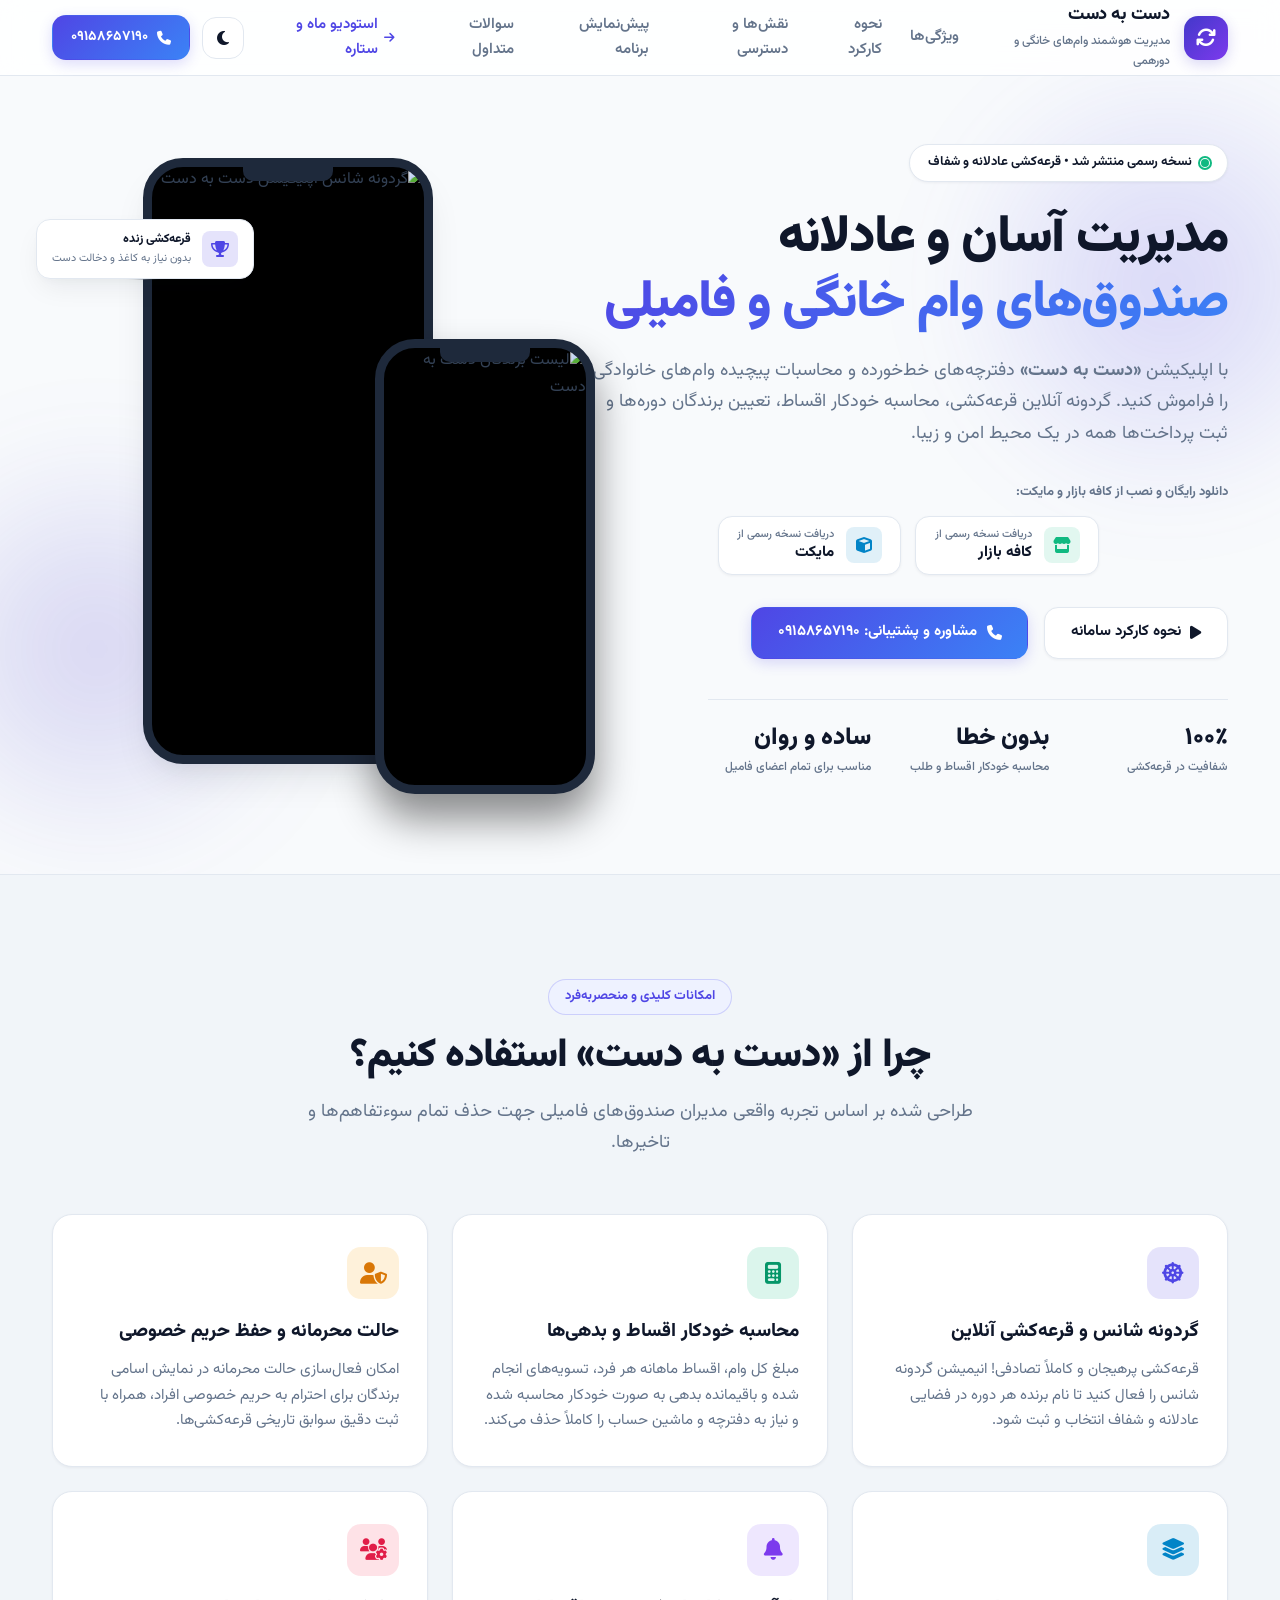
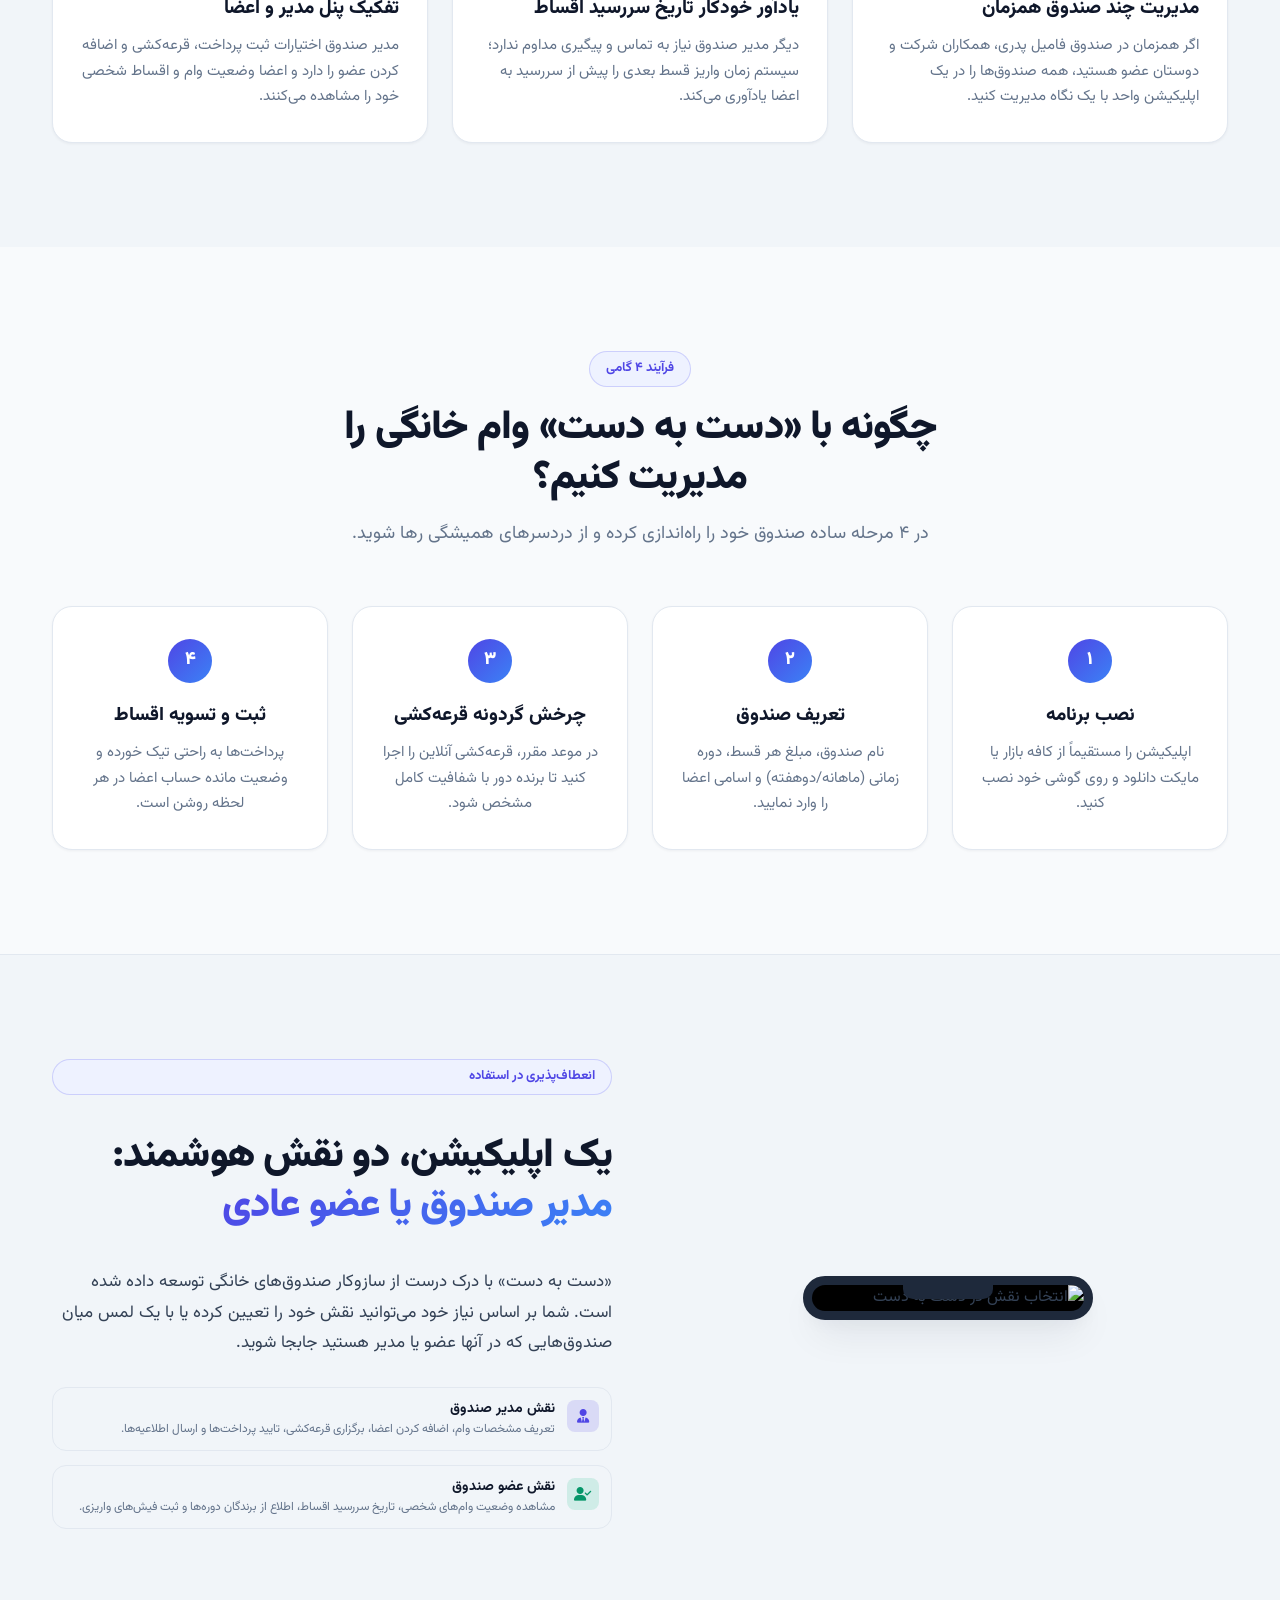
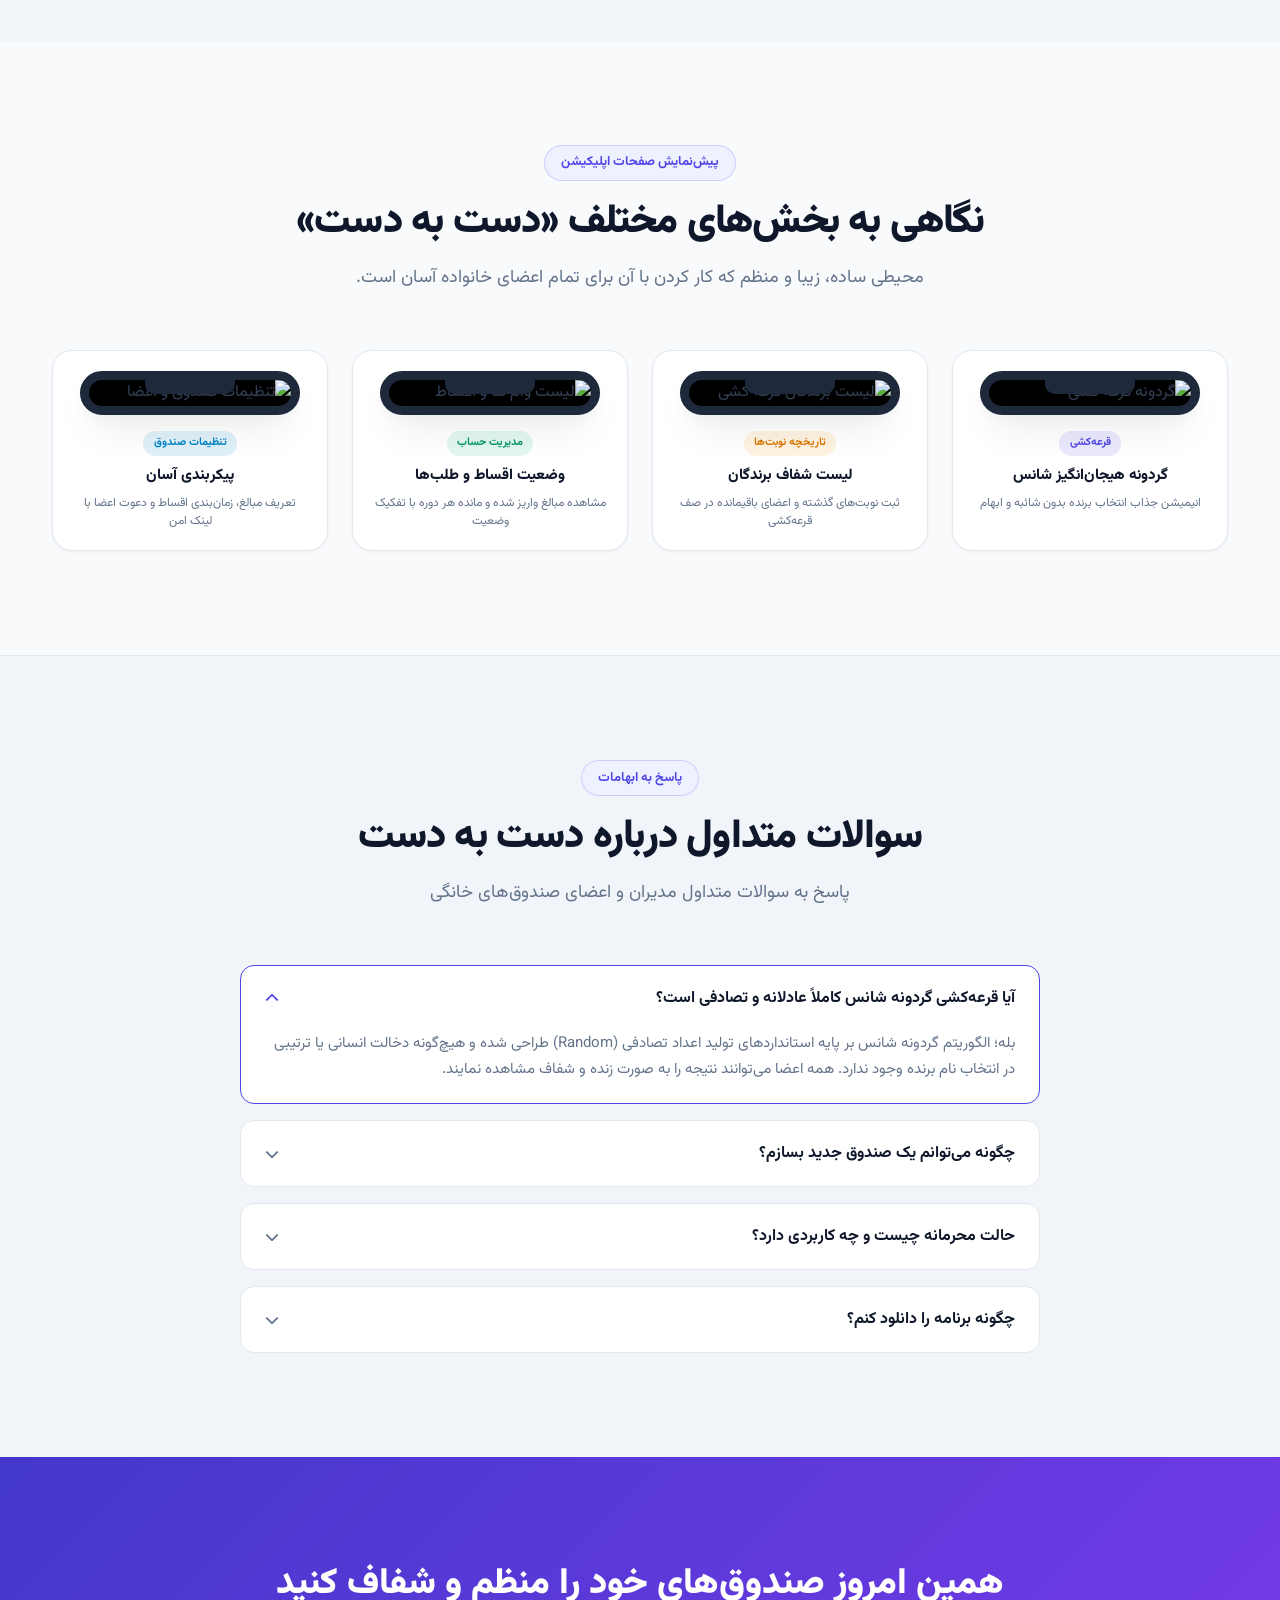
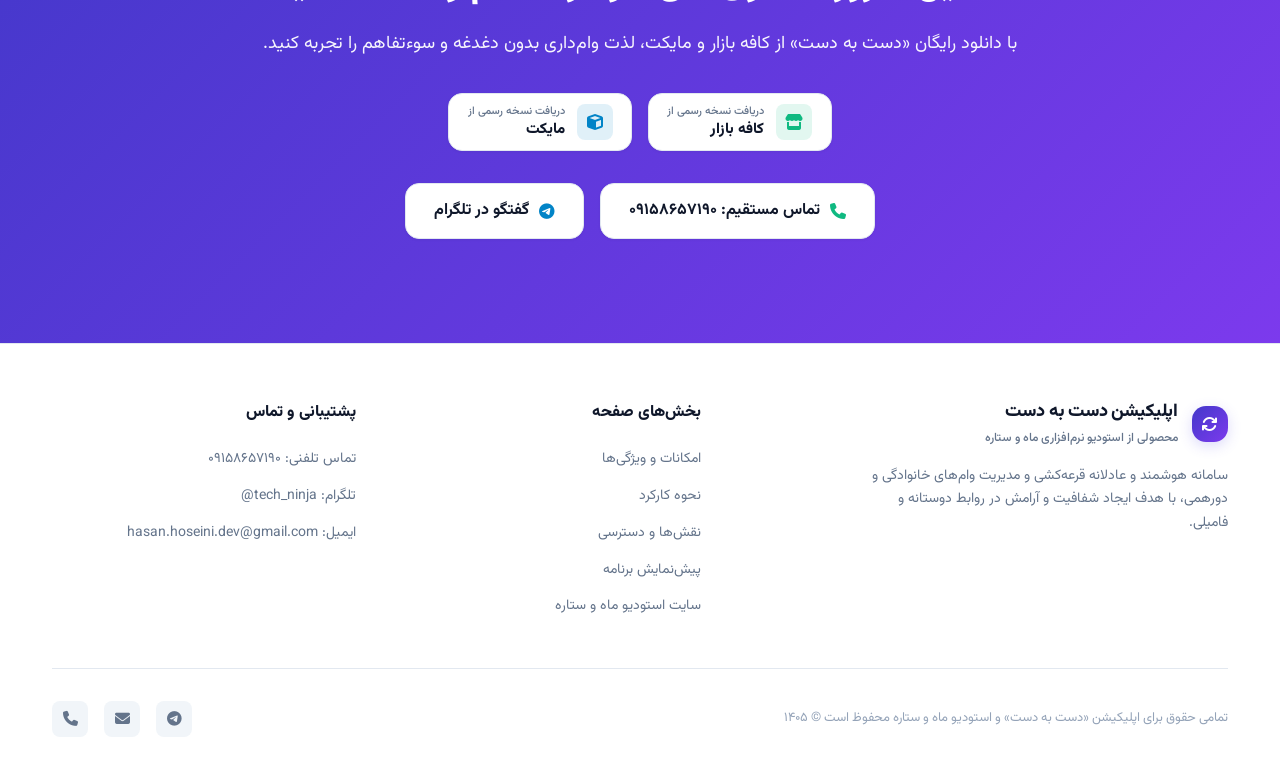
==== dastbedast.html @ 5bfb8637 "feat: redesign landing pages with startup design system, hambazi flagship focus, dark/light theme an" ====
<!DOCTYPE html>
<html lang="fa" dir="rtl">
<head>
    <meta charset="UTF-8">
    <meta name="viewport" content="width=device-width, initial-scale=1.0">
    <title>اپلیکیشن دست به دست | سامانه هوشمند مدیریت وام خانگی و صندوق قرعه‌کشی</title>
    <meta name="description" content="دست به دست: گردونه آنلاین قرعه‌کشی، محاسبه خودکار اقساط وام فامیلی، ثبت شفاف برندگان، حالت محرمانه و مدیریت چند صندوق همزمان.">
    <meta name="keywords" content="دست به دست, وام خانگی, قرعه کشی وام فامیلی, مدیریت صندوق قرض الحسنه, گردونه شانس, استودیو ماه و ستاره">
    <meta name="author" content="MoonStar Studio">

    <!-- OpenGraph -->
    <meta property="og:title" content="اپلیکیشن دست به دست | مدیریت هوشمند وام خانگی و قرعه‌کشی">
    <meta property="og:description" content="گردونه آنلاین شانس، محاسبه خودکار اقساط و شفافیت کامل برای صندوق‌های خانگی و فامیلی.">
    <meta property="og:type" content="product">

    <!-- Instant Theme Init Script (Zero FOUC) -->
    <script>
        (function() {
            try {
                const stored = localStorage.getItem('moonstar_theme');
                const prefersDark = window.matchMedia('(prefers-color-scheme: dark)').matches;
                if (stored === 'dark' || (!stored && prefersDark)) {
                    document.documentElement.classList.add('dark');
                } else {
                    document.documentElement.classList.remove('dark');
                }
            } catch (e) {}
        })();
    </script>

    <!-- Google Font: Vazirmatn -->
    <link rel="preconnect" href="https://fonts.googleapis.com">
    <link rel="preconnect" href="https://fonts.gstatic.com" crossorigin>
    <link href="https://fonts.googleapis.com/css2?family=Vazirmatn:wght@300;400;500;600;700;800;900&display=swap" rel="stylesheet">

    <!-- FontAwesome 6 -->
    <link rel="stylesheet" href="https://cdnjs.cloudflare.com/ajax/libs/font-awesome/6.5.1/css/all.min.css">

    <!-- Design System CSS -->
    <link rel="stylesheet" href="css/style.css">
</head>
<body>

    <!-- Header / Navbar -->
    <header class="header">
        <div class="container header-inner">
            <!-- Brand Logo -->
            <a href="dastbedast.html" class="brand-link" aria-label="اپلیکیشن دست به دست">
                <div class="brand-logo-icon" style="background: var(--dast-gradient); box-shadow: 0 4px 14px var(--dast-glow);">
                    <i class="fa-solid fa-arrows-rotate"></i>
                </div>
                <div>
                    <span class="brand-title">دست به دست</span>
                    <span class="brand-subtitle">مدیریت هوشمند وام‌های خانگی و دورهمی</span>
                </div>
            </a>

            <!-- Desktop Nav Menu -->
            <nav>
                <ul class="nav-menu">
                    <li>
                        <a href="#features" class="nav-link">ویژگی‌ها</a>
                    </li>
                    <li>
                        <a href="#how-it-works" class="nav-link">نحوه کارکرد</a>
                    </li>
                    <li>
                        <a href="#roles" class="nav-link">نقش‌ها و دسترسی</a>
                    </li>
                    <li>
                        <a href="#gallery" class="nav-link">پیش‌نمایش برنامه</a>
                    </li>
                    <li>
                        <a href="#faq" class="nav-link">سوالات متداول</a>
                    </li>
                    <li>
                        <a href="index.html" class="nav-link" style="color: var(--primary);">
                            <i class="fa-solid fa-arrow-right" style="font-size: 0.75rem;"></i>
                            <span>استودیو ماه و ستاره</span>
                        </a>
                    </li>
                </ul>
            </nav>

            <!-- Actions -->
            <div class="header-actions">
                <button type="button" class="theme-toggle-btn" aria-label="تغییر تم" title="تغییر تم تاریک / روشن">
                    <i class="fa-solid fa-moon"></i>
                </button>

                <a href="tel:09158657190" class="btn btn-primary num-fa" style="display: none; padding: 0.6rem 1.1rem; font-size: 0.875rem;" id="headerPhoneBtn">
                    <i class="fa-solid fa-phone"></i>
                    <span>۰۹۱۵۸۶۵۷۱۹۰</span>
                </a>

                <button type="button" class="mobile-menu-btn" aria-label="باز کردن منوی موبایل">
                    <i class="fa-solid fa-bars"></i>
                </button>
            </div>
        </div>
    </header>

    <!-- Mobile Drawer Backdrop -->
    <div class="mobile-drawer-backdrop" aria-hidden="true"></div>

    <!-- Mobile Drawer Navigation -->
    <aside class="mobile-drawer" aria-label="منوی موبایل">
        <div class="mobile-drawer-head">
            <div class="brand-link">
                <div class="brand-logo-icon" style="width: 2.25rem; height: 2.25rem; font-size: 1rem; background: var(--dast-gradient);">
                    <i class="fa-solid fa-arrows-rotate"></i>
                </div>
                <div>
                    <span class="brand-title" style="font-size: 1rem;">دست به دست</span>
                    <span class="brand-subtitle" style="font-size: 0.6875rem;">مدیریت وام خانگی</span>
                </div>
            </div>
            <button type="button" class="mobile-drawer-close" aria-label="بستن منو">
                <i class="fa-solid fa-xmark"></i>
            </button>
        </div>

        <ul class="mobile-nav-list">
            <li class="mobile-nav-item">
                <a href="#features">
                    <span>ویژگی‌ها و امکانات</span>
                    <i class="fa-solid fa-angle-left" style="font-size: 0.75rem; color: var(--text-muted);"></i>
                </a>
            </li>
            <li class="mobile-nav-item">
                <a href="#how-it-works">
                    <span>نحوه کارکرد سامانه</span>
                    <i class="fa-solid fa-angle-left" style="font-size: 0.75rem; color: var(--text-muted);"></i>
                </a>
            </li>
            <li class="mobile-nav-item">
                <a href="#roles">
                    <span>نقش مدیر و اعضا</span>
                    <i class="fa-solid fa-angle-left" style="font-size: 0.75rem; color: var(--text-muted);"></i>
                </a>
            </li>
            <li class="mobile-nav-item">
                <a href="#gallery">
                    <span>تصاویر محیط برنامه</span>
                    <i class="fa-solid fa-angle-left" style="font-size: 0.75rem; color: var(--text-muted);"></i>
                </a>
            </li>
            <li class="mobile-nav-item">
                <a href="#faq">
                    <span>سوالات متداول</span>
                    <i class="fa-solid fa-angle-left" style="font-size: 0.75rem; color: var(--text-muted);"></i>
                </a>
            </li>
            <li class="mobile-nav-item">
                <a href="index.html">
                    <span>بازگشت به سایت ماه و ستاره</span>
                    <i class="fa-solid fa-moon" style="font-size: 0.85rem; color: var(--primary);"></i>
                </a>
            </li>
            <li class="mobile-nav-item">
                <a href="hambazi.html">
                    <span>اپلیکیشن همبازی (محصول اصلی)</span>
                    <i class="fa-solid fa-shapes" style="font-size: 0.85rem; color: #f59e0b;"></i>
                </a>
            </li>
        </ul>

        <div class="mobile-drawer-footer">
            <a href="tel:09158657190" class="btn btn-primary num-fa" style="width: 100%;">
                <i class="fa-solid fa-phone"></i>
                <span>تماس مستقیم: ۰۹۱۵۸۶۵۷۱۹۰</span>
            </a>
            <a href="https://t.me/tech_ninja" target="_blank" rel="noopener noreferrer" class="btn btn-secondary" style="width: 100%;">
                <i class="fa-brands fa-telegram" style="color: #0284c7;"></i>
                <span>پشتیبانی در تلگرام</span>
            </a>
        </div>
    </aside>

    <!-- Main Content -->
    <main id="main-content">

        <!-- Hero Section -->
        <section class="hero-section">
            <div class="hero-glow-1"></div>
            <div class="hero-glow-2" style="background: radial-gradient(circle, var(--dast-glow) 0%, rgba(67, 56, 202, 0) 70%);"></div>

            <div class="container hero-grid">
                <!-- Content -->
                <div class="hero-content">
                    <div class="hero-spotlight-pill">
                        <span class="hero-spotlight-dot"></span>
                        <span>نسخه رسمی منتشر شد • قرعه‌کشی عادلانه و شفاف</span>
                    </div>

                    <h1 class="hero-title">
                        مدیریت آسان و عادلانه <br>
                        <span class="text-gradient-primary">صندوق‌های وام خانگی و فامیلی</span>
                    </h1>

                    <p class="hero-desc">
                        با اپلیکیشن <strong>«دست به دست»</strong> دفترچه‌های خط‌خورده و محاسبات پیچیده وام‌های خانوادگی را فراموش کنید. گردونه آنلاین قرعه‌کشی، محاسبه خودکار اقساط، تعیین برندگان دوره‌ها و ثبت پرداخت‌ها همه در یک محیط امن و زیبا.
                    </p>

                    <!-- Official Store Downloads -->
                    <div style="margin-bottom: 2rem;">
                        <span style="font-size: 0.8125rem; font-weight: 700; color: var(--text-muted); display: block; margin-bottom: 0.75rem;">
                            دانلود رایگان و نصب از کافه بازار و مایکت:
                        </span>
                        <div class="store-badges-group" style="justify-content: center;">
                            <!-- Cafe Bazaar -->
                            <a href="https://cafebazaar.ir/app/ir.techninja.dastbedast" target="_blank" rel="noopener noreferrer" class="store-badge store-badge-bazaar">
                                <div class="store-icon-wrap store-icon-bazaar">
                                    <i class="fa-solid fa-store"></i>
                                </div>
                                <div class="store-badge-text">
                                    <span class="store-badge-subtitle">دریافت نسخه رسمی از</span>
                                    <span class="store-badge-title">کافه بازار</span>
                                </div>
                            </a>

                            <!-- Myket -->
                            <a href="https://myket.ir/app/ir.techninja.dastbedast" target="_blank" rel="noopener noreferrer" class="store-badge store-badge-myket">
                                <div class="store-icon-wrap store-icon-myket">
                                    <i class="fa-solid fa-cube"></i>
                                </div>
                                <div class="store-badge-text">
                                    <span class="store-badge-subtitle">دریافت نسخه رسمی از</span>
                                    <span class="store-badge-title">مایکت</span>
                                </div>
                            </a>
                        </div>
                    </div>

                    <div class="hero-actions">
                        <a href="#how-it-works" class="btn btn-secondary">
                            <i class="fa-solid fa-play"></i>
                            <span>نحوه کارکرد سامانه</span>
                        </a>
                        <a href="tel:09158657190" class="btn btn-primary num-fa">
                            <i class="fa-solid fa-phone"></i>
                            <span>مشاوره و پشتیبانی: ۰۹۱۵۸۶۵۷۱۹۰</span>
                        </a>
                    </div>

                    <!-- Metrics -->
                    <div class="hero-stats-row">
                        <div class="hero-stat-item">
                            <span class="hero-stat-val num-fa">۱۰۰٪</span>
                            <span class="hero-stat-lbl">شفافیت در قرعه‌کشی</span>
                        </div>
                        <div class="hero-stat-item">
                            <span class="hero-stat-val">بدون خطا</span>
                            <span class="hero-stat-lbl">محاسبه خودکار اقساط و طلب</span>
                        </div>
                        <div class="hero-stat-item">
                            <span class="hero-stat-val">ساده و روان</span>
                            <span class="hero-stat-lbl">مناسب برای تمام اعضای فامیل</span>
                        </div>
                    </div>
                </div>

                <!-- Visual Showcase (Phone Mockups) -->
                <div class="phone-mockup-wrapper">
                    <!-- Main Frame (Wheel of fortune) -->
                    <div class="phone-frame">
                        <div class="phone-notch"></div>
                        <img src="dast-1.jpg" alt="گردونه شانس اپلیکیشن دست به دست" class="phone-img" loading="eager" width="290" height="627">
                    </div>

                    <!-- Secondary Frame (Winners List) -->
                    <div class="secondary-phone">
                        <div class="phone-frame" style="max-width: 220px; box-shadow: 0 25px 40px rgba(0,0,0,0.45);">
                            <div class="phone-notch"></div>
                            <img src="dast-2.jpg" alt="لیست برندگان دست به دست" class="phone-img" loading="lazy" width="220" height="476">
                        </div>
                    </div>

                    <!-- Floating Badge -->
                    <div class="floating-stat-badge badge-top-left">
                        <div style="width: 2.25rem; height: 2.25rem; border-radius: 8px; background: rgba(79, 70, 229, 0.15); color: var(--primary); display: flex; align-items: center; justify-content: center; font-size: 1rem;">
                            <i class="fa-solid fa-trophy"></i>
                        </div>
                        <div>
                            <span style="font-size: 0.75rem; font-weight: 800; color: var(--text-main); display: block;">قرعه‌کشی زنده</span>
                            <span style="font-size: 0.6875rem; color: var(--text-muted); display: block;">بدون نیاز به کاغذ و دخالت دست</span>
                        </div>
                    </div>
                </div>
            </div>
        </section>

        <!-- Features Section -->
        <section id="features" class="section" style="background: var(--bg-surface-subtle); border-top: 1px solid var(--border-subtle);">
            <div class="container">
                <div class="section-title-wrap">
                    <span class="section-badge section-badge-indigo">امکانات کلیدی و منحصربه‌فرد</span>
                    <h2 class="section-title">چرا از «دست به دست» استفاده کنیم؟</h2>
                    <p class="section-desc">طراحی شده بر اساس تجربه واقعی مدیران صندوق‌های فامیلی جهت حذف تمام سوءتفاهم‌ها و تاخیرها.</p>
                </div>

                <div class="cards-grid-3">
                    <!-- Feature 1 -->
                    <div class="feature-card">
                        <div class="feature-card-icon" style="background: rgba(79, 70, 229, 0.15); color: var(--primary);">
                            <i class="fa-solid fa-dharmachakra"></i>
                        </div>
                        <h3 class="feature-card-title">گردونه شانس و قرعه‌کشی آنلاین</h3>
                        <p class="feature-card-text">
                            قرعه‌کشی پرهیجان و کاملاً تصادفی! انیمیشن گردونه شانس را فعال کنید تا نام برنده هر دوره در فضایی عادلانه و شفاف انتخاب و ثبت شود.
                        </p>
                    </div>

                    <!-- Feature 2 -->
                    <div class="feature-card">
                        <div class="feature-card-icon" style="background: rgba(16, 185, 129, 0.15); color: #059669;">
                            <i class="fa-solid fa-calculator"></i>
                        </div>
                        <h3 class="feature-card-title">محاسبه خودکار اقساط و بدهی‌ها</h3>
                        <p class="feature-card-text">
                            مبلغ کل وام، اقساط ماهانه هر فرد، تسویه‌های انجام شده و باقیمانده بدهی به صورت خودکار محاسبه شده و نیاز به دفترچه و ماشین حساب را کاملاً حذف می‌کند.
                        </p>
                    </div>

                    <!-- Feature 3 -->
                    <div class="feature-card">
                        <div class="feature-card-icon" style="background: rgba(245, 158, 11, 0.15); color: #d97706;">
                            <i class="fa-solid fa-user-shield"></i>
                        </div>
                        <h3 class="feature-card-title">حالت محرمانه و حفظ حریم خصوصی</h3>
                        <p class="feature-card-text">
                            امکان فعال‌سازی حالت محرمانه در نمایش اسامی برندگان برای احترام به حریم خصوصی افراد، همراه با ثبت دقیق سوابق تاریخی قرعه‌کشی‌ها.
                        </p>
                    </div>

                    <!-- Feature 4 -->
                    <div class="feature-card">
                        <div class="feature-card-icon" style="background: rgba(2, 132, 199, 0.15); color: #0284c7;">
                            <i class="fa-solid fa-layer-group"></i>
                        </div>
                        <h3 class="feature-card-title">مدیریت چند صندوق همزمان</h3>
                        <p class="feature-card-text">
                            اگر همزمان در صندوق فامیل پدری، همکاران شرکت و دوستان عضو هستید، همه صندوق‌ها را در یک اپلیکیشن واحد با یک نگاه مدیریت کنید.
                        </p>
                    </div>

                    <!-- Feature 5 -->
                    <div class="feature-card">
                        <div class="feature-card-icon" style="background: rgba(139, 92, 246, 0.15); color: #7c3aed;">
                            <i class="fa-solid fa-bell"></i>
                        </div>
                        <h3 class="feature-card-title">یادآور خودکار تاریخ سررسید اقساط</h3>
                        <p class="feature-card-text">
                            دیگر مدیر صندوق نیاز به تماس و پیگیری مداوم ندارد؛ سیستم زمان واریز قسط بعدی را پیش از سررسید به اعضا یادآوری می‌کند.
                        </p>
                    </div>

                    <!-- Feature 6 -->
                    <div class="feature-card">
                        <div class="feature-card-icon" style="background: rgba(244, 63, 94, 0.15); color: #e11d48;">
                            <i class="fa-solid fa-users-gear"></i>
                        </div>
                        <h3 class="feature-card-title">تفکیک پنل مدیر و اعضا</h3>
                        <p class="feature-card-text">
                            مدیر صندوق اختیارات ثبت پرداخت، قرعه‌کشی و اضافه کردن عضو را دارد و اعضا وضعیت وام و اقساط شخصی خود را مشاهده می‌کنند.
                        </p>
                    </div>
                </div>
            </div>
        </section>

        <!-- How It Works Section -->
        <section id="how-it-works" class="section">
            <div class="container">
                <div class="section-title-wrap">
                    <span class="section-badge section-badge-indigo">فرآیند ۴ گامی</span>
                    <h2 class="section-title">چگونه با «دست به دست» وام خانگی را مدیریت کنیم؟</h2>
                    <p class="section-desc">در ۴ مرحله ساده صندوق خود را راه‌اندازی کرده و از دردسرهای همیشگی رها شوید.</p>
                </div>

                <div class="cards-grid-4">
                    <!-- Step 1 -->
                    <div class="feature-card" style="text-align: center; align-items: center;">
                        <div style="width: 2.75rem; height: 2.75rem; border-radius: 50%; background: var(--primary-gradient); color: #ffffff; display: flex; align-items: center; justify-content: center; font-size: 1.125rem; font-weight: 900; margin-bottom: 1.25rem;">
                            ۱
                        </div>
                        <h3 class="feature-card-title">نصب برنامه</h3>
                        <p class="feature-card-text">اپلیکیشن را مستقیماً از کافه بازار یا مایکت دانلود و روی گوشی خود نصب کنید.</p>
                    </div>

                    <!-- Step 2 -->
                    <div class="feature-card" style="text-align: center; align-items: center;">
                        <div style="width: 2.75rem; height: 2.75rem; border-radius: 50%; background: var(--primary-gradient); color: #ffffff; display: flex; align-items: center; justify-content: center; font-size: 1.125rem; font-weight: 900; margin-bottom: 1.25rem;">
                            ۲
                        </div>
                        <h3 class="feature-card-title">تعریف صندوق</h3>
                        <p class="feature-card-text">نام صندوق، مبلغ هر قسط، دوره زمانی (ماهانه/دو‌هفته) و اسامی اعضا را وارد نمایید.</p>
                    </div>

                    <!-- Step 3 -->
                    <div class="feature-card" style="text-align: center; align-items: center;">
                        <div style="width: 2.75rem; height: 2.75rem; border-radius: 50%; background: var(--primary-gradient); color: #ffffff; display: flex; align-items: center; justify-content: center; font-size: 1.125rem; font-weight: 900; margin-bottom: 1.25rem;">
                            ۳
                        </div>
                        <h3 class="feature-card-title">چرخش گردونه قرعه‌کشی</h3>
                        <p class="feature-card-text">در موعد مقرر، قرعه‌کشی آنلاین را اجرا کنید تا برنده دور با شفافیت کامل مشخص شود.</p>
                    </div>

                    <!-- Step 4 -->
                    <div class="feature-card" style="text-align: center; align-items: center;">
                        <div style="width: 2.75rem; height: 2.75rem; border-radius: 50%; background: var(--primary-gradient); color: #ffffff; display: flex; align-items: center; justify-content: center; font-size: 1.125rem; font-weight: 900; margin-bottom: 1.25rem;">
                            ۴
                        </div>
                        <h3 class="feature-card-title">ثبت و تسویه اقساط</h3>
                        <p class="feature-card-text">پرداخت‌ها به راحتی تیک خورده و وضعیت مانده حساب اعضا در هر لحظه روشن است.</p>
                    </div>
                </div>
            </div>
        </section>

        <!-- Roles Section -->
        <section id="roles" class="section" style="background: var(--bg-surface-subtle); border-top: 1px solid var(--border-subtle);">
            <div class="container">
                <div class="product-grid" style="align-items: center;">
                    <!-- Visual Frame -->
                    <div class="phone-mockup-wrapper">
                        <div class="phone-frame">
                            <div class="phone-notch"></div>
                            <img src="dast-4.jpg" alt="انتخاب نقش در دست به دست" class="phone-img" loading="lazy">
                        </div>
                    </div>

                    <!-- Content -->
                    <div class="product-content">
                        <span class="section-badge section-badge-indigo">انعطاف‌پذیری در استفاده</span>
                        <h2 class="section-title">
                            یک اپلیکیشن، دو نقش هوشمند: <br>
                            <span class="text-gradient-primary">مدیر صندوق یا عضو عادی</span>
                        </h2>
                        <p class="product-desc">
                            «دست به دست» با درک درست از سازوکار صندوق‌های خانگی توسعه داده شده است. شما بر اساس نیاز خود می‌توانید نقش خود را تعیین کرده یا با یک لمس میان صندوق‌هایی که در آنها عضو یا مدیر هستید جابجا شوید.
                        </p>

                        <div class="feature-bullets-grid" style="grid-template-columns: 1fr;">
                            <div class="feature-bullet-item">
                                <div class="feature-bullet-icon bullet-icon-indigo">
                                    <i class="fa-solid fa-user-tie"></i>
                                </div>
                                <div class="bullet-text">
                                    <h4>نقش مدیر صندوق</h4>
                                    <p>تعریف مشخصات وام، اضافه کردن اعضا، برگزاری قرعه‌کشی، تایید پرداخت‌ها و ارسال اطلاعیه‌ها.</p>
                                </div>
                            </div>

                            <div class="feature-bullet-item">
                                <div class="feature-bullet-icon bullet-icon-emerald">
                                    <i class="fa-solid fa-user-check"></i>
                                </div>
                                <div class="bullet-text">
                                    <h4>نقش عضو صندوق</h4>
                                    <p>مشاهده وضعیت وام‌های شخصی، تاریخ سررسید اقساط، اطلاع از برندگان دوره‌ها و ثبت فیش‌های واریزی.</p>
                                </div>
                            </div>
                        </div>
                    </div>
                </div>
            </div>
        </section>

        <!-- Screenshot Gallery Section -->
        <section id="gallery" class="section">
            <div class="container">
                <div class="section-title-wrap">
                    <span class="section-badge section-badge-indigo">پیش‌نمایش صفحات اپلیکیشن</span>
                    <h2 class="section-title">نگاهی به بخش‌های مختلف «دست به دست»</h2>
                    <p class="section-desc">محیطی ساده، زیبا و منظم که کار کردن با آن برای تمام اعضای خانواده آسان است.</p>
                </div>

                <div class="cards-grid-4">
                    <!-- Screen 1: Wheel -->
                    <div class="screenshot-card">
                        <div class="screenshot-phone-wrap">
                            <div class="phone-frame">
                                <div class="phone-notch"></div>
                                <img src="dast-1.jpg" alt="گردونه قرعه کشی" class="phone-img" loading="lazy">
                            </div>
                        </div>
                        <span class="screenshot-tag" style="background: rgba(79, 70, 229, 0.12); color: var(--primary);">قرعه‌کشی</span>
                        <h4 class="screenshot-title">گردونه هیجان‌انگیز شانس</h4>
                        <p class="screenshot-desc">انیمیشن جذاب انتخاب برنده بدون شائبه و ابهام</p>
                    </div>

                    <!-- Screen 2: Winners -->
                    <div class="screenshot-card">
                        <div class="screenshot-phone-wrap">
                            <div class="phone-frame">
                                <div class="phone-notch"></div>
                                <img src="dast-2.jpg" alt="لیست برندگان قرعه کشی" class="phone-img" loading="lazy">
                            </div>
                        </div>
                        <span class="screenshot-tag" style="background: rgba(245, 158, 11, 0.12); color: #d97706;">تاریخچه نوبت‌ها</span>
                        <h4 class="screenshot-title">لیست شفاف برندگان</h4>
                        <p class="screenshot-desc">ثبت نوبت‌های گذشته و اعضای باقیمانده در صف قرعه‌کشی</p>
                    </div>

                    <!-- Screen 3: Loans List -->
                    <div class="screenshot-card">
                        <div class="screenshot-phone-wrap">
                            <div class="phone-frame">
                                <div class="phone-notch"></div>
                                <img src="dast-3.jpg" alt="لیست وام ها و اقساط" class="phone-img" loading="lazy">
                            </div>
                        </div>
                        <span class="screenshot-tag" style="background: rgba(16, 185, 129, 0.12); color: #059669;">مدیریت حساب</span>
                        <h4 class="screenshot-title">وضعیت اقساط و طلب‌ها</h4>
                        <p class="screenshot-desc">مشاهده مبالغ واریز شده و مانده هر دوره با تفکیک وضعیت</p>
                    </div>

                    <!-- Screen 4: Roles & Settings -->
                    <div class="screenshot-card">
                        <div class="screenshot-phone-wrap">
                            <div class="phone-frame">
                                <div class="phone-notch"></div>
                                <img src="dast-5.jpg" alt="تنظیمات صندوق و اعضا" class="phone-img" loading="lazy">
                            </div>
                        </div>
                        <span class="screenshot-tag" style="background: rgba(2, 132, 199, 0.12); color: #0284c7;">تنظیمات صندوق</span>
                        <h4 class="screenshot-title">پیکربندی آسان</h4>
                        <p class="screenshot-desc">تعریف مبالغ، زمان‌بندی اقساط و دعوت اعضا با لینک امن</p>
                    </div>
                </div>
            </div>
        </section>

        <!-- FAQ Section -->
        <section id="faq" class="section" style="background: var(--bg-surface-subtle); border-top: 1px solid var(--border-subtle);">
            <div class="container">
                <div class="section-title-wrap">
                    <span class="section-badge section-badge-indigo">پاسخ به ابهامات</span>
                    <h2 class="section-title">سوالات متداول درباره دست به دست</h2>
                    <p class="section-desc">پاسخ به سوالات متداول مدیران و اعضای صندوق‌های خانگی</p>
                </div>

                <div class="faq-list">
                    <!-- Q1 -->
                    <div class="faq-item active">
                        <button type="button" class="faq-question">
                            <span>آیا قرعه‌کشی گردونه شانس کاملاً عادلانه و تصادفی است؟</span>
                            <i class="fa-solid fa-chevron-down faq-icon"></i>
                        </button>
                        <div class="faq-answer">
                            بله؛ الگوریتم گردونه شانس بر پایه استانداردهای تولید اعداد تصادفی (Random) طراحی شده و هیچ‌گونه دخالت انسانی یا ترتیبی در انتخاب نام برنده وجود ندارد. همه اعضا می‌توانند نتیجه را به صورت زنده و شفاف مشاهده نمایند.
                        </div>
                    </div>

                    <!-- Q2 -->
                    <div class="faq-item">
                        <button type="button" class="faq-question">
                            <span>چگونه می‌توانم یک صندوق جدید بسازم؟</span>
                            <i class="fa-solid fa-chevron-down faq-icon"></i>
                        </button>
                        <div class="faq-answer">
                            پس از نصب برنامه، گزینه «مدیر صندوق» را انتخاب کنید. سپس با فشردن دکمه «ایجاد صندوق جدید»، نام صندوق، مبلغ کل وام، میزان هر قسط و دوره قرعه‌کشی را وارد کنید تا صندوق در چند ثانیه آماده استفاده شود.
                        </div>
                    </div>

                    <!-- Q3 -->
                    <div class="faq-item">
                        <button type="button" class="faq-question">
                            <span>حالت محرمانه چیست و چه کاربردی دارد؟</span>
                            <i class="fa-solid fa-chevron-down faq-icon"></i>
                        </button>
                        <div class="faq-answer">
                            در برخی صندوق‌ها، اعضا ترجیح می‌دهند نام برنده هر دور به جهت حفظ احترام و جلوگیری از معذوریت‌های مالی پنهان بماند. در دست به دست، مدیر صندوق می‌تواند این حالت را فعال کند تا فقط خود شخص برنده و مدیر از نتیجه مطلع شوند.
                        </div>
                    </div>

                    <!-- Q4 -->
                    <div class="faq-item">
                        <button type="button" class="faq-question">
                            <span>چگونه برنامه را دانلود کنم؟</span>
                            <i class="fa-solid fa-chevron-down faq-icon"></i>
                        </button>
                        <div class="faq-answer">
                            نسخه رسمی «دست به دست» در فروشگاه‌های کافه بازار و مایکت در دسترس است و شما می‌توانید بدون واسطه و با امنیت کامل آن را دانلود و به‌روزرسانی فرمایید.
                        </div>
                    </div>
                </div>
            </div>
        </section>

        <!-- Final Download CTA -->
        <section class="section" style="background: var(--dast-gradient); color: #ffffff; text-align: center;">
            <div class="container" style="max-width: 820px;">
                <h2 style="font-size: 2.25rem; font-weight: 900; line-height: 1.3; margin-bottom: 1.25rem; color: #ffffff;">
                    همین امروز صندوق‌های خود را منظم و شفاف کنید
                </h2>
                <p style="font-size: 1.125rem; opacity: 0.95; line-height: 1.8; margin-bottom: 2rem; color: #ffffff;">
                    با دانلود رایگان «دست به دست» از کافه بازار و مایکت، لذت وام‌داری بدون دغدغه و سوءتفاهم را تجربه کنید.
                </p>

                <!-- Store download badges -->
                <div style="display: flex; flex-wrap: wrap; justify-content: center; gap: 1rem; margin-bottom: 2rem;">
                    <!-- Bazaar -->
                    <a href="https://cafebazaar.ir/app/ir.techninja.dastbedast" target="_blank" rel="noopener noreferrer" class="store-badge store-badge-bazaar" style="background: #ffffff; color: #0f172a;">
                        <div class="store-icon-wrap store-icon-bazaar">
                            <i class="fa-solid fa-store"></i>
                        </div>
                        <div class="store-badge-text">
                            <span class="store-badge-subtitle">دریافت نسخه رسمی از</span>
                            <span class="store-badge-title">کافه بازار</span>
                        </div>
                    </a>

                    <!-- Myket -->
                    <a href="https://myket.ir/app/ir.techninja.dastbedast" target="_blank" rel="noopener noreferrer" class="store-badge store-badge-myket" style="background: #ffffff; color: #0f172a;">
                        <div class="store-icon-wrap store-icon-myket">
                            <i class="fa-solid fa-cube"></i>
                        </div>
                        <div class="store-badge-text">
                            <span class="store-badge-subtitle">دریافت نسخه رسمی از</span>
                            <span class="store-badge-title">مایکت</span>
                        </div>
                    </a>
                </div>

                <!-- Call and Telegram Actions -->
                <div style="display: flex; flex-wrap: wrap; justify-content: center; gap: 1rem;">
                    <a href="tel:09158657190" class="btn btn-secondary num-fa" style="font-size: 1rem; padding: 0.85rem 1.75rem;">
                        <i class="fa-solid fa-phone" style="color: #10b981;"></i>
                        <span>تماس مستقیم: ۰۹۱۵۸۶۵۷۱۹۰</span>
                    </a>
                    <a href="https://t.me/tech_ninja" target="_blank" rel="noopener noreferrer" class="btn btn-secondary" style="font-size: 1rem; padding: 0.85rem 1.75rem;">
                        <i class="fa-brands fa-telegram" style="color: #0284c7;"></i>
                        <span>گفتگو در تلگرام</span>
                    </a>
                </div>
            </div>
        </section>

    </main>

    <!-- Footer -->
    <footer class="footer">
        <div class="container">
            <div class="footer-top">
                <div class="footer-brand">
                    <div class="brand-link">
                        <div class="brand-logo-icon" style="width: 2.25rem; height: 2.25rem; font-size: 1rem; background: var(--dast-gradient);">
                            <i class="fa-solid fa-arrows-rotate"></i>
                        </div>
                        <div>
                            <span class="brand-title">اپلیکیشن دست به دست</span>
                            <span class="brand-subtitle">محصولی از استودیو نرم‌افزاری ماه و ستاره</span>
                        </div>
                    </div>
                    <p>
                        سامانه هوشمند و عادلانه قرعه‌کشی و مدیریت وام‌های خانوادگی و دورهمی، با هدف ایجاد شفافیت و آرامش در روابط دوستانه و فامیلی.
                    </p>
                </div>

                <div>
                    <h4 class="footer-col-title">بخش‌های صفحه</h4>
                    <ul class="footer-links">
                        <li><a href="#features" class="footer-link">امکانات و ویژگی‌ها</a></li>
                        <li><a href="#how-it-works" class="footer-link">نحوه کارکرد</a></li>
                        <li><a href="#roles" class="footer-link">نقش‌ها و دسترسی</a></li>
                        <li><a href="#gallery" class="footer-link">پیش‌نمایش برنامه</a></li>
                        <li><a href="index.html" class="footer-link">سایت استودیو ماه و ستاره</a></li>
                    </ul>
                </div>

                <div>
                    <h4 class="footer-col-title">پشتیبانی و تماس</h4>
                    <ul class="footer-links">
                        <li><a href="tel:09158657190" class="footer-link num-fa">تماس تلفنی: ۰۹۱۵۸۶۵۷۱۹۰</a></li>
                        <li><a href="https://t.me/tech_ninja" target="_blank" rel="noopener noreferrer" class="footer-link">تلگرام: tech_ninja@</a></li>
                        <li><a href="mailto:hasan.hoseini.dev@gmail.com" class="footer-link">ایمیل: hasan.hoseini.dev@gmail.com</a></li>
                    </ul>
                </div>
            </div>

            <div class="footer-bottom">
                <div>
                    تمامی حقوق برای اپلیکیشن «دست به دست» و استودیو ماه و ستاره محفوظ است © ۱۴۰۵
                </div>
                <div class="social-links">
                    <a href="https://t.me/tech_ninja" target="_blank" rel="noopener noreferrer" class="social-btn" aria-label="تلگرام">
                        <i class="fa-brands fa-telegram"></i>
                    </a>
                    <a href="mailto:hasan.hoseini.dev@gmail.com" class="social-btn" aria-label="ایمیل">
                        <i class="fa-solid fa-envelope"></i>
                    </a>
                    <a href="tel:09158657190" class="social-btn" aria-label="تماس تلفنی">
                        <i class="fa-solid fa-phone"></i>
                    </a>
                </div>
            </div>
        </div>
    </footer>

    <!-- Interactive Scripts -->
    <script src="js/main.js"></script>
    <script>
        if (window.innerWidth >= 1200) {
            const btn = document.getElementById('headerPhoneBtn');
            if (btn) btn.style.display = 'inline-flex';
        }
    </script>
</body>
</html>
---- css/style.css ----
/* ==========================================================================
   MoonStar Studio - Design System & Modern Responsive Stylesheet
   Supports: Light/Dark Theme, RTL, Mobile First, High Performance
   ========================================================================== */

/* --------------------------------------------------------------------------
   1. Theme Variables & Tokens
   -------------------------------------------------------------------------- */
:root {
  --font-sans: 'Vazirmatn', -apple-system, BlinkMacSystemFont, 'Segoe UI', Roboto, Helvetica, Arial, sans-serif;

  /* Light Palette */
  --bg-page: #f8fafc;
  --bg-surface: #ffffff;
  --bg-surface-elevated: #ffffff;
  --bg-surface-subtle: #f1f5f9;
  --bg-card: #ffffff;
  --bg-glass: rgba(255, 255, 255, 0.85);

  --border-subtle: #e2e8f0;
  --border-strong: #cbd5e1;
  --border-accent: rgba(99, 102, 241, 0.25);

  --text-main: #0f172a;
  --text-body: #334155;
  --text-muted: #64748b;
  --text-faint: #94a3b8;

  /* Brand Accents */
  --primary: #4f46e5;
  --primary-hover: #4338ca;
  --primary-light: #eef2ff;
  --primary-gradient: linear-gradient(135deg, #4f46e5 0%, #3b82f6 100%);
  --primary-glow: rgba(79, 70, 229, 0.2);

  /* Hambazi Brand (Amber / Warm Orange / Playful Blue) */
  --hambazi-primary: #f59e0b;
  --hambazi-gradient: linear-gradient(135deg, #f59e0b 0%, #ea580c 100%);
  --hambazi-glow: rgba(245, 158, 11, 0.25);
  --hambazi-light: #fffbeb;

  /* Dast be Dast Brand (Indigo / Violet) */
  --dast-primary: #4338ca;
  --dast-gradient: linear-gradient(135deg, #4338ca 0%, #7c3aed 100%);
  --dast-glow: rgba(67, 56, 202, 0.2);
  --dast-light: #eef2ff;

  /* Store Colors */
  --bazaar-green: #10b981;
  --bazaar-hover: #059669;
  --myket-blue: #0284c7;
  --myket-hover: #0369a1;

  /* Shadows */
  --shadow-sm: 0 1px 3px 0 rgba(15, 23, 42, 0.05);
  --shadow-md: 0 4px 12px -2px rgba(15, 23, 42, 0.06), 0 2px 6px -1px rgba(15, 23, 42, 0.04);
  --shadow-lg: 0 12px 28px -6px rgba(15, 23, 42, 0.08), 0 4px 12px -2px rgba(15, 23, 42, 0.03);
  --shadow-xl: 0 20px 40px -12px rgba(15, 23, 42, 0.12), 0 8px 16px -4px rgba(15, 23, 42, 0.04);
  --phone-frame-border: #1e293b;

  --transition-fast: 150ms ease;
  --transition-normal: 250ms ease;
  --radius-sm: 8px;
  --radius-md: 14px;
  --radius-lg: 20px;
  --radius-xl: 28px;
  --radius-full: 9999px;
}

/* Dark Theme */
html.dark {
  --bg-page: #0b0f19;
  --bg-surface: #111827;
  --bg-surface-elevated: #1a2234;
  --bg-surface-subtle: #1e293b;
  --bg-card: #131b2e;
  --bg-glass: rgba(11, 15, 25, 0.88);

  --border-subtle: #1f293d;
  --border-strong: #334155;
  --border-accent: rgba(99, 102, 241, 0.35);

  --text-main: #f8fafc;
  --text-body: #cbd5e1;
  --text-muted: #94a3b8;
  --text-faint: #64748b;

  --primary: #6366f1;
  --primary-hover: #818cf8;
  --primary-light: rgba(99, 102, 241, 0.12);
  --primary-gradient: linear-gradient(135deg, #6366f1 0%, #38bdf8 100%);
  --primary-glow: rgba(99, 102, 241, 0.3);

  --hambazi-primary: #fbbf24;
  --hambazi-gradient: linear-gradient(135deg, #fbbf24 0%, #f97316 100%);
  --hambazi-glow: rgba(251, 191, 36, 0.25);
  --hambazi-light: rgba(251, 191, 36, 0.1);

  --dast-primary: #818cf8;
  --dast-gradient: linear-gradient(135deg, #818cf8 0%, #a855f7 100%);
  --dast-glow: rgba(129, 140, 248, 0.25);
  --dast-light: rgba(129, 140, 248, 0.1);

  --shadow-sm: 0 1px 3px 0 rgba(0, 0, 0, 0.4);
  --shadow-md: 0 4px 14px -2px rgba(0, 0, 0, 0.5);
  --shadow-lg: 0 14px 32px -6px rgba(0, 0, 0, 0.6);
  --shadow-xl: 0 24px 50px -10px rgba(0, 0, 0, 0.75);
  --phone-frame-border: #334155;
}

/* --------------------------------------------------------------------------
   2. Reset & Baseline
   -------------------------------------------------------------------------- */
*, *::before, *::after {
  box-sizing: border-box;
  margin: 0;
  padding: 0;
}

html {
  font-family: var(--font-sans);
  direction: rtl;
  text-align: right;
  scroll-behavior: smooth;
  -webkit-text-size-adjust: 100%;
}

body {
  background-color: var(--bg-page);
  color: var(--text-body);
  font-family: var(--font-sans);
  font-size: 1rem;
  line-height: 1.65;
  transition: background-color var(--transition-normal), color var(--transition-normal);
  overflow-x: hidden;
  position: relative;
}

img, svg {
  display: block;
  max-width: 100%;
}

a {
  color: inherit;
  text-decoration: none;
  transition: color var(--transition-fast);
}

button {
  font-family: inherit;
  cursor: pointer;
  border: none;
  background: none;
}

/* Persian number ligature settings if available */
.num-fa {
  font-feature-settings: "ss01";
}

/* --------------------------------------------------------------------------
   3. Layout Utilities
   -------------------------------------------------------------------------- */
.container {
  width: 100%;
  max-width: 1240px;
  margin-left: auto;
  margin-right: auto;
  padding-left: 1.25rem;
  padding-right: 1.25rem;
}

@media (min-width: 640px) {
  .container {
    padding-left: 2rem;
    padding-right: 2rem;
  }
}

.section {
  padding-top: 5rem;
  padding-bottom: 5rem;
  position: relative;
}

@media (min-width: 768px) {
  .section {
    padding-top: 6.5rem;
    padding-bottom: 6.5rem;
  }
}

.section-title-wrap {
  text-align: center;
  max-width: 720px;
  margin-left: auto;
  margin-right: auto;
  margin-bottom: 3.5rem;
}

.section-badge {
  display: inline-flex;
  align-items: center;
  gap: 0.5rem;
  padding: 0.4rem 1rem;
  border-radius: var(--radius-full);
  font-size: 0.8125rem;
  font-weight: 700;
  margin-bottom: 1rem;
}

.section-badge-indigo {
  background: var(--primary-light);
  color: var(--primary);
  border: 1px solid var(--border-accent);
}

.section-badge-amber {
  background: var(--hambazi-light);
  color: #d97706;
  border: 1px solid rgba(245, 158, 11, 0.25);
}

html.dark .section-badge-amber {
  color: #fbbf24;
}

.section-title {
  font-size: 2rem;
  font-weight: 900;
  color: var(--text-main);
  line-height: 1.25;
  margin-bottom: 1rem;
  letter-spacing: -0.02em;
}

@media (min-width: 768px) {
  .section-title {
    font-size: 2.5rem;
  }
}

.section-desc {
  font-size: 1rem;
  color: var(--text-muted);
  line-height: 1.7;
}

@media (min-width: 768px) {
  .section-desc {
    font-size: 1.125rem;
  }
}

/* --------------------------------------------------------------------------
   4. Header & Navbar
   -------------------------------------------------------------------------- */
.header {
  position: fixed;
  top: 0;
  left: 0;
  right: 0;
  height: 4.75rem;
  z-index: 100;
  background: var(--bg-glass);
  backdrop-filter: blur(12px);
  -webkit-backdrop-filter: blur(12px);
  border-bottom: 1px solid var(--border-subtle);
  transition: background-color var(--transition-normal), border-color var(--transition-normal);
}

.header-inner {
  display: flex;
  align-items: center;
  justify-content: space-between;
  height: 100%;
  gap: 1rem;
}

.brand-link {
  display: flex;
  align-items: center;
  gap: 0.875rem;
  text-decoration: none;
}

.brand-logo-icon {
  width: 2.75rem;
  height: 2.75rem;
  border-radius: var(--radius-md);
  display: flex;
  align-items: center;
  justify-content: center;
  font-size: 1.25rem;
  color: #ffffff;
  background: var(--primary-gradient);
  box-shadow: 0 4px 14px var(--primary-glow);
  flex-shrink: 0;
  transition: transform var(--transition-fast);
}

.brand-link:hover .brand-logo-icon {
  transform: scale(1.05);
}

.brand-title {
  font-size: 1.125rem;
  font-weight: 800;
  color: var(--text-main);
  line-height: 1.2;
  letter-spacing: -0.01em;
}

.brand-subtitle {
  font-size: 0.75rem;
  color: var(--text-muted);
  font-weight: 500;
  display: block;
  margin-top: 0.15rem;
}

/* Nav links */
.nav-menu {
  display: none;
  align-items: center;
  gap: 1.75rem;
  list-style: none;
}

@media (min-width: 992px) {
  .nav-menu {
    display: flex;
  }
}

.nav-link {
  font-size: 0.9375rem;
  font-weight: 600;
  color: var(--text-muted);
  transition: color var(--transition-fast);
  display: inline-flex;
  align-items: center;
  gap: 0.35rem;
}

.nav-link:hover, .nav-link.active {
  color: var(--primary);
}

.nav-link-pill {
  font-size: 0.6875rem;
  font-weight: 800;
  padding: 0.15rem 0.5rem;
  border-radius: var(--radius-full);
  background: var(--hambazi-light);
  color: #d97706;
  border: 1px solid rgba(245, 158, 11, 0.3);
}

html.dark .nav-link-pill {
  color: #fbbf24;
}

/* Actions in Header */
.header-actions {
  display: flex;
  align-items: center;
  gap: 0.75rem;
}

/* Theme Toggle Button */
.theme-toggle-btn {
  width: 2.625rem;
  height: 2.625rem;
  border-radius: var(--radius-md);
  border: 1px solid var(--border-subtle);
  background: var(--bg-surface);
  color: var(--text-main);
  display: flex;
  align-items: center;
  justify-content: center;
  font-size: 1rem;
  transition: all var(--transition-fast);
}

.theme-toggle-btn:hover {
  background: var(--bg-surface-subtle);
  border-color: var(--border-strong);
  color: var(--primary);
}

/* Mobile Toggle */
.mobile-menu-btn {
  width: 2.625rem;
  height: 2.625rem;
  border-radius: var(--radius-md);
  border: 1px solid var(--border-subtle);
  background: var(--bg-surface);
  color: var(--text-main);
  display: flex;
  align-items: center;
  justify-content: center;
  font-size: 1.125rem;
}

@media (min-width: 992px) {
  .mobile-menu-btn {
    display: none;
  }
}

/* Mobile Drawer */
.mobile-drawer-backdrop {
  position: fixed;
  inset: 0;
  background: rgba(0, 0, 0, 0.6);
  backdrop-filter: blur(4px);
  z-index: 105;
  opacity: 0;
  pointer-events: none;
  transition: opacity var(--transition-normal);
}

.mobile-drawer-backdrop.active {
  opacity: 1;
  pointer-events: auto;
}

.mobile-drawer {
  position: fixed;
  top: 0;
  bottom: 0;
  right: 0;
  width: 85%;
  max-width: 340px;
  background: var(--bg-surface);
  border-left: 1px solid var(--border-subtle);
  z-index: 110;
  display: flex;
  flex-direction: column;
  padding: 1.5rem;
  transform: translateX(100%);
  transition: transform var(--transition-normal);
  overflow-y: auto;
}

.mobile-drawer.active {
  transform: translateX(0);
}

.mobile-drawer-head {
  display: flex;
  align-items: center;
  justify-content: space-between;
  padding-bottom: 1.25rem;
  border-bottom: 1px solid var(--border-subtle);
  margin-bottom: 1.5rem;
}

.mobile-drawer-close {
  width: 2.25rem;
  height: 2.25rem;
  border-radius: var(--radius-sm);
  background: var(--bg-surface-subtle);
  color: var(--text-main);
  display: flex;
  align-items: center;
  justify-content: center;
  font-size: 1rem;
}

.mobile-nav-list {
  display: flex;
  flex-direction: column;
  gap: 0.5rem;
  list-style: none;
  margin-bottom: 2rem;
}

.mobile-nav-item a {
  display: flex;
  align-items: center;
  justify-content: space-between;
  padding: 0.75rem 1rem;
  border-radius: var(--radius-md);
  font-size: 0.9375rem;
  font-weight: 600;
  color: var(--text-main);
  background: transparent;
  transition: background var(--transition-fast);
}

.mobile-nav-item a:hover {
  background: var(--bg-surface-subtle);
  color: var(--primary);
}

.mobile-drawer-footer {
  margin-top: auto;
  padding-top: 1.5rem;
  border-top: 1px solid var(--border-subtle);
  display: flex;
  flex-direction: column;
  gap: 0.75rem;
}

/* --------------------------------------------------------------------------
   5. Hero Section
   -------------------------------------------------------------------------- */
.hero-section {
  padding-top: 7.5rem;
  padding-bottom: 4.5rem;
  position: relative;
  overflow: hidden;
}

@media (min-width: 992px) {
  .hero-section {
    padding-top: 9rem;
    padding-bottom: 6rem;
  }
}

.hero-glow-1 {
  position: absolute;
  top: 5%;
  right: -10%;
  width: 480px;
  height: 480px;
  background: radial-gradient(circle, var(--primary-glow) 0%, rgba(99, 102, 241, 0) 70%);
  border-radius: 50%;
  pointer-events: none;
  z-index: 0;
  filter: blur(40px);
}

.hero-glow-2 {
  position: absolute;
  bottom: 0%;
  left: -10%;
  width: 450px;
  height: 450px;
  background: radial-gradient(circle, var(--hambazi-glow) 0%, rgba(245, 158, 11, 0) 70%);
  border-radius: 50%;
  pointer-events: none;
  z-index: 0;
  filter: blur(45px);
}

.hero-grid {
  display: grid;
  grid-template-columns: 1fr;
  gap: 3rem;
  align-items: center;
  position: relative;
  z-index: 1;
}

@media (min-width: 992px) {
  .hero-grid {
    grid-template-columns: 1.15fr 0.85fr;
    gap: 4rem;
  }
}

.hero-content {
  text-align: center;
}

@media (min-width: 992px) {
  .hero-content {
    text-align: right;
  }
}

.hero-spotlight-pill {
  display: inline-flex;
  align-items: center;
  gap: 0.6rem;
  padding: 0.45rem 1.1rem;
  background: var(--bg-surface);
  border: 1px solid var(--border-subtle);
  border-radius: var(--radius-full);
  box-shadow: var(--shadow-sm);
  margin-bottom: 1.5rem;
  font-size: 0.8125rem;
  font-weight: 700;
  color: var(--text-main);
  transition: all var(--transition-fast);
}

.hero-spotlight-pill:hover {
  border-color: var(--primary);
  transform: translateY(-1px);
}

.hero-spotlight-dot {
  width: 0.5rem;
  height: 0.5rem;
  border-radius: 50%;
  background: #10b981;
  position: relative;
}

.hero-spotlight-dot::after {
  content: '';
  position: absolute;
  inset: -3px;
  border-radius: 50%;
  border: 2px solid #10b981;
  animation: pulse-ring 2s cubic-bezier(0.455, 0.03, 0.515, 0.955) infinite;
}

@keyframes pulse-ring {
  0% { transform: scale(0.7); opacity: 1; }
  100% { transform: scale(2.2); opacity: 0; }
}

.hero-title {
  font-size: 2.25rem;
  font-weight: 900;
  color: var(--text-main);
  line-height: 1.25;
  margin-bottom: 1.25rem;
  letter-spacing: -0.025em;
}

@media (min-width: 640px) {
  .hero-title {
    font-size: 2.75rem;
  }
}

@media (min-width: 992px) {
  .hero-title {
    font-size: 3.25rem;
  }
}

.text-gradient-primary {
  background: var(--primary-gradient);
  -webkit-background-clip: text;
  -webkit-text-fill-color: transparent;
}

.text-gradient-amber {
  background: var(--hambazi-gradient);
  -webkit-background-clip: text;
  -webkit-text-fill-color: transparent;
}

.hero-desc {
  font-size: 1.0625rem;
  color: var(--text-muted);
  line-height: 1.75;
  margin-bottom: 2rem;
  max-width: 640px;
  margin-left: auto;
  margin-right: auto;
}

@media (min-width: 992px) {
  .hero-desc {
    margin-left: 0;
    margin-right: 0;
    font-size: 1.125rem;
  }
}

.hero-actions {
  display: flex;
  flex-wrap: wrap;
  align-items: center;
  justify-content: center;
  gap: 1rem;
  margin-bottom: 2.5rem;
}

@media (min-width: 992px) {
  .hero-actions {
    justify-content: flex-start;
  }
}

/* Trust / Metric stats below hero */
.hero-stats-row {
  display: grid;
  grid-template-columns: repeat(3, 1fr);
  gap: 1rem;
  padding-top: 1.5rem;
  border-top: 1px solid var(--border-subtle);
  max-width: 520px;
  margin-left: auto;
  margin-right: auto;
}

@media (min-width: 992px) {
  .hero-stats-row {
    margin-left: 0;
    margin-right: 0;
  }
}

.hero-stat-item {
  text-align: center;
}

@media (min-width: 992px) {
  .hero-stat-item {
    text-align: right;
  }
}

.hero-stat-val {
  font-size: 1.5rem;
  font-weight: 900;
  color: var(--text-main);
  line-height: 1.2;
}

.hero-stat-lbl {
  font-size: 0.75rem;
  color: var(--text-muted);
  margin-top: 0.25rem;
  display: block;
  font-weight: 500;
}

/* --------------------------------------------------------------------------
   6. Official Store Download Badges (Cafe Bazaar & Myket)
   -------------------------------------------------------------------------- */
.store-badges-group {
  display: flex;
  flex-wrap: wrap;
  align-items: center;
  gap: 0.875rem;
}

.store-badge {
  display: inline-flex;
  align-items: center;
  gap: 0.75rem;
  padding: 0.65rem 1.15rem;
  border-radius: var(--radius-md);
  background: var(--bg-surface);
  border: 1px solid var(--border-subtle);
  box-shadow: var(--shadow-sm);
  text-decoration: none;
  transition: all var(--transition-fast);
  color: var(--text-main);
  min-width: 165px;
}

.store-badge:hover {
  transform: translateY(-2px);
  box-shadow: var(--shadow-md);
  border-color: var(--border-strong);
}

.store-badge-bazaar:hover {
  border-color: var(--bazaar-green);
}

.store-badge-myket:hover {
  border-color: var(--myket-blue);
}

.store-icon-wrap {
  width: 2.25rem;
  height: 2.25rem;
  border-radius: var(--radius-sm);
  display: flex;
  align-items: center;
  justify-content: center;
  flex-shrink: 0;
}

.store-icon-bazaar {
  background: rgba(16, 185, 129, 0.12);
  color: var(--bazaar-green);
}

.store-icon-myket {
  background: rgba(2, 132, 199, 0.12);
  color: var(--myket-blue);
}

.store-badge-text {
  display: flex;
  flex-direction: column;
  text-align: right;
  line-height: 1.2;
}

.store-badge-subtitle {
  font-size: 0.6875rem;
  color: var(--text-muted);
  font-weight: 500;
}

.store-badge-title {
  font-size: 0.9375rem;
  font-weight: 800;
  color: var(--text-main);
  margin-top: 0.15rem;
}

/* --------------------------------------------------------------------------
   7. Buttons
   -------------------------------------------------------------------------- */
.btn {
  display: inline-flex;
  align-items: center;
  justify-content: center;
  gap: 0.6rem;
  padding: 0.8rem 1.6rem;
  border-radius: var(--radius-md);
  font-size: 0.9375rem;
  font-weight: 700;
  text-decoration: none;
  cursor: pointer;
  transition: all var(--transition-fast);
  border: 1px solid transparent;
  white-space: nowrap;
}

.btn-primary {
  background: var(--primary-gradient);
  color: #ffffff;
  box-shadow: 0 4px 14px var(--primary-glow);
}

.btn-primary:hover {
  opacity: 0.95;
  transform: translateY(-2px);
  box-shadow: 0 6px 20px var(--primary-glow);
  color: #ffffff;
}

.btn-amber {
  background: var(--hambazi-gradient);
  color: #ffffff;
  box-shadow: 0 4px 14px var(--hambazi-glow);
}

.btn-amber:hover {
  opacity: 0.95;
  transform: translateY(-2px);
  box-shadow: 0 6px 20px var(--hambazi-glow);
  color: #ffffff;
}

.btn-secondary {
  background: var(--bg-surface);
  color: var(--text-main);
  border-color: var(--border-subtle);
  box-shadow: var(--shadow-sm);
}

.btn-secondary:hover {
  background: var(--bg-surface-subtle);
  border-color: var(--border-strong);
  transform: translateY(-1px);
}

.btn-outline-primary {
  background: transparent;
  color: var(--primary);
  border-color: var(--border-accent);
}

.btn-outline-primary:hover {
  background: var(--primary-light);
  border-color: var(--primary);
}

/* --------------------------------------------------------------------------
   8. Product Showcase (Cards, Dual Display & Flagship)
   -------------------------------------------------------------------------- */
.product-card-flagship {
  background: var(--bg-card);
  border-radius: var(--radius-xl);
  border: 2px solid rgba(245, 158, 11, 0.35);
  box-shadow: 0 16px 40px -10px var(--hambazi-glow), var(--shadow-lg);
  padding: 2rem 1.5rem;
  position: relative;
  overflow: hidden;
  transition: border-color var(--transition-normal), box-shadow var(--transition-normal);
}

@media (min-width: 768px) {
  .product-card-flagship {
    padding: 3rem 2.5rem;
  }
}

.flagship-ribbon {
  position: absolute;
  top: 1.5rem;
  left: 1.5rem;
  display: inline-flex;
  align-items: center;
  gap: 0.4rem;
  padding: 0.35rem 0.85rem;
  background: var(--hambazi-light);
  color: #d97706;
  border: 1px solid rgba(245, 158, 11, 0.4);
  border-radius: var(--radius-full);
  font-size: 0.75rem;
  font-weight: 800;
  z-index: 10;
}

html.dark .flagship-ribbon {
  color: #fbbf24;
}

.product-card-standard {
  background: var(--bg-card);
  border-radius: var(--radius-xl);
  border: 1px solid var(--border-subtle);
  box-shadow: var(--shadow-md);
  padding: 2rem 1.5rem;
  position: relative;
  overflow: hidden;
  transition: border-color var(--transition-normal), box-shadow var(--transition-normal);
}

@media (min-width: 768px) {
  .product-card-standard {
    padding: 3rem 2.5rem;
  }
}

.product-card-standard:hover {
  box-shadow: var(--shadow-xl);
  border-color: var(--border-strong);
}

.product-grid {
  display: grid;
  grid-template-columns: 1fr;
  gap: 2.5rem;
  align-items: center;
}

@media (min-width: 992px) {
  .product-grid {
    grid-template-columns: 1fr 1fr;
    gap: 3.5rem;
  }
}

.product-content {
  display: flex;
  flex-direction: column;
  gap: 1.25rem;
}

.product-title {
  font-size: 1.75rem;
  font-weight: 900;
  color: var(--text-main);
  line-height: 1.3;
}

@media (min-width: 768px) {
  .product-title {
    font-size: 2.25rem;
  }
}

.product-subtitle {
  font-size: 1rem;
  font-weight: 500;
  color: var(--text-muted);
}

.product-desc {
  font-size: 0.9375rem;
  color: var(--text-body);
  line-height: 1.8;
}

@media (min-width: 768px) {
  .product-desc {
    font-size: 1.0625rem;
  }
}

/* Feature mini-bullets in product cards */
.feature-bullets-grid {
  display: grid;
  grid-template-columns: 1fr;
  gap: 0.875rem;
  margin-top: 0.5rem;
  margin-bottom: 0.5rem;
}

@media (min-width: 640px) {
  .feature-bullets-grid {
    grid-template-columns: 1fr 1fr;
  }
}

.feature-bullet-item {
  display: flex;
  align-items: flex-start;
  gap: 0.75rem;
  padding: 0.75rem;
  border-radius: var(--radius-md);
  background: var(--bg-surface-subtle);
  border: 1px solid var(--border-subtle);
}

.feature-bullet-icon {
  width: 2rem;
  height: 2rem;
  border-radius: var(--radius-sm);
  display: flex;
  align-items: center;
  justify-content: center;
  flex-shrink: 0;
  font-size: 0.875rem;
}

.bullet-icon-amber {
  background: rgba(245, 158, 11, 0.15);
  color: #d97706;
}

html.dark .bullet-icon-amber {
  color: #fbbf24;
}

.bullet-icon-indigo {
  background: rgba(79, 70, 229, 0.15);
  color: var(--primary);
}

.bullet-icon-emerald {
  background: rgba(16, 185, 129, 0.15);
  color: #059669;
}

html.dark .bullet-icon-emerald {
  color: #34d399;
}

.bullet-text h4 {
  font-size: 0.875rem;
  font-weight: 700;
  color: var(--text-main);
  line-height: 1.3;
}

.bullet-text p {
  font-size: 0.75rem;
  color: var(--text-muted);
  margin-top: 0.2rem;
  line-height: 1.4;
}

/* --------------------------------------------------------------------------
   9. Phone Mockup Frames (Responsive & Elegant)
   -------------------------------------------------------------------------- */
.phone-mockup-wrapper {
  display: flex;
  justify-content: center;
  position: relative;
  width: 100%;
}

.phone-frame {
  width: 100%;
  max-width: 270px;
  border: 8px solid var(--phone-frame-border);
  border-radius: 36px;
  background: #000000;
  overflow: hidden;
  box-shadow: var(--shadow-xl);
  position: relative;
  transition: transform var(--transition-normal);
}

@media (min-width: 640px) {
  .phone-frame {
    max-width: 290px;
    border-width: 9px;
    border-radius: 40px;
  }
}

.phone-notch {
  position: absolute;
  top: 0;
  left: 50%;
  transform: translateX(-50%);
  width: 90px;
  height: 14px;
  background: var(--phone-frame-border);
  border-bottom-left-radius: 10px;
  border-bottom-right-radius: 10px;
  z-index: 20;
}

.phone-img {
  width: 100%;
  height: auto;
  display: block;
  object-fit: cover;
}

/* Floating overlay badge on phones */
.floating-stat-badge {
  position: absolute;
  background: var(--bg-surface);
  border: 1px solid var(--border-subtle);
  border-radius: var(--radius-md);
  padding: 0.65rem 0.95rem;
  box-shadow: var(--shadow-lg);
  display: flex;
  align-items: center;
  gap: 0.65rem;
  z-index: 25;
  backdrop-filter: blur(8px);
}

.badge-top-left {
  top: 10%;
  left: -1rem;
}

.badge-bottom-right {
  bottom: 12%;
  right: -1rem;
}

@media (max-width: 639px) {
  .badge-top-left {
    left: 0;
    top: 5%;
  }
  .badge-bottom-right {
    right: 0;
    bottom: 5%;
  }
}

/* Secondary phone in dual view */
.secondary-phone {
  position: absolute;
  width: 72%;
  bottom: -5%;
  right: -15%;
  z-index: 5;
  display: none;
}

@media (min-width: 640px) {
  .secondary-phone {
    display: block;
  }
}

/* --------------------------------------------------------------------------
   10. Feature Cards Grid & Gallery
   -------------------------------------------------------------------------- */
.cards-grid-3 {
  display: grid;
  grid-template-columns: 1fr;
  gap: 1.5rem;
}

@media (min-width: 768px) {
  .cards-grid-3 {
    grid-template-columns: repeat(2, 1fr);
  }
}

@media (min-width: 1024px) {
  .cards-grid-3 {
    grid-template-columns: repeat(3, 1fr);
  }
}

.cards-grid-4 {
  display: grid;
  grid-template-columns: 1fr;
  gap: 1.5rem;
}

@media (min-width: 640px) {
  .cards-grid-4 {
    grid-template-columns: repeat(2, 1fr);
  }
}

@media (min-width: 1024px) {
  .cards-grid-4 {
    grid-template-columns: repeat(4, 1fr);
  }
}

.feature-card {
  background: var(--bg-surface);
  border: 1px solid var(--border-subtle);
  border-radius: var(--radius-lg);
  padding: 2rem 1.75rem;
  box-shadow: var(--shadow-sm);
  transition: all var(--transition-normal);
  display: flex;
  flex-direction: column;
}

.feature-card:hover {
  transform: translateY(-4px);
  box-shadow: var(--shadow-lg);
  border-color: var(--border-accent);
}

.feature-card-icon {
  width: 3.25rem;
  height: 3.25rem;
  border-radius: var(--radius-md);
  display: flex;
  align-items: center;
  justify-content: center;
  font-size: 1.35rem;
  margin-bottom: 1.25rem;
}

.feature-card-title {
  font-size: 1.1875rem;
  font-weight: 800;
  color: var(--text-main);
  margin-bottom: 0.75rem;
  line-height: 1.35;
}

.feature-card-text {
  font-size: 0.9375rem;
  color: var(--text-muted);
  line-height: 1.7;
}

/* Screenshot Preview Card */
.screenshot-card {
  background: var(--bg-surface);
  border: 1px solid var(--border-subtle);
  border-radius: var(--radius-lg);
  padding: 1.25rem;
  display: flex;
  flex-direction: column;
  align-items: center;
  box-shadow: var(--shadow-sm);
  transition: all var(--transition-normal);
}

.screenshot-card:hover {
  transform: translateY(-4px);
  box-shadow: var(--shadow-xl);
  border-color: var(--border-strong);
}

.screenshot-phone-wrap {
  width: 100%;
  max-width: 220px;
  margin-bottom: 1rem;
}

.screenshot-tag {
  display: inline-block;
  padding: 0.2rem 0.65rem;
  border-radius: var(--radius-full);
  font-size: 0.6875rem;
  font-weight: 700;
  margin-bottom: 0.5rem;
}

.screenshot-title {
  font-size: 0.9375rem;
  font-weight: 800;
  color: var(--text-main);
  text-align: center;
  margin-bottom: 0.35rem;
}

.screenshot-desc {
  font-size: 0.75rem;
  color: var(--text-muted);
  text-align: center;
  line-height: 1.5;
}

/* --------------------------------------------------------------------------
   11. FAQ Accordion
   -------------------------------------------------------------------------- */
.faq-list {
  max-width: 800px;
  margin-left: auto;
  margin-right: auto;
  display: flex;
  flex-direction: column;
  gap: 1rem;
}

.faq-item {
  background: var(--bg-surface);
  border: 1px solid var(--border-subtle);
  border-radius: var(--radius-md);
  overflow: hidden;
  transition: border-color var(--transition-fast);
}

.faq-item.active {
  border-color: var(--primary);
}

.faq-question {
  width: 100%;
  padding: 1.25rem 1.5rem;
  display: flex;
  align-items: center;
  justify-content: space-between;
  text-align: right;
  font-size: 1rem;
  font-weight: 700;
  color: var(--text-main);
  background: transparent;
  cursor: pointer;
  gap: 1rem;
}

.faq-icon {
  font-size: 0.875rem;
  color: var(--text-muted);
  transition: transform var(--transition-fast);
}

.faq-item.active .faq-icon {
  transform: rotate(180deg);
  color: var(--primary);
}

.faq-answer {
  max-height: 0;
  overflow: hidden;
  transition: max-height var(--transition-normal);
  padding: 0 1.5rem;
  font-size: 0.9375rem;
  color: var(--text-muted);
  line-height: 1.75;
}

.faq-item.active .faq-answer {
  max-height: 400px;
  padding-bottom: 1.25rem;
}

/* --------------------------------------------------------------------------
   12. Contact Section
   -------------------------------------------------------------------------- */
.contact-cards-grid {
  display: grid;
  grid-template-columns: 1fr;
  gap: 1.5rem;
  max-width: 960px;
  margin: 0 auto;
}

@media (min-width: 768px) {
  .contact-cards-grid {
    grid-template-columns: repeat(3, 1fr);
  }
}

.contact-card {
  background: var(--bg-surface);
  border: 1px solid var(--border-subtle);
  border-radius: var(--radius-lg);
  padding: 2rem 1.5rem;
  text-align: center;
  display: flex;
  flex-direction: column;
  align-items: center;
  gap: 1rem;
  box-shadow: var(--shadow-sm);
  transition: all var(--transition-fast);
}

.contact-card:hover {
  transform: translateY(-3px);
  border-color: var(--primary);
  box-shadow: var(--shadow-md);
}

.contact-card-icon {
  width: 3.5rem;
  height: 3.5rem;
  border-radius: var(--radius-md);
  display: flex;
  align-items: center;
  justify-content: center;
  font-size: 1.5rem;
}

.contact-card-title {
  font-size: 1.125rem;
  font-weight: 800;
  color: var(--text-main);
}

.contact-card-desc {
  font-size: 0.8125rem;
  color: var(--text-muted);
  line-height: 1.5;
}

.contact-card-link {
  font-size: 0.9375rem;
  font-weight: 700;
  color: var(--primary);
  direction: ltr;
  display: inline-block;
  margin-top: 0.5rem;
}

/* --------------------------------------------------------------------------
   13. Footer
   -------------------------------------------------------------------------- */
.footer {
  background: var(--bg-surface);
  border-top: 1px solid var(--border-subtle);
  padding-top: 3.5rem;
  padding-bottom: 2.5rem;
  transition: background-color var(--transition-normal);
}

.footer-top {
  display: grid;
  grid-template-columns: 1fr;
  gap: 2.5rem;
  margin-bottom: 3rem;
}

@media (min-width: 768px) {
  .footer-top {
    grid-template-columns: 1.6fr 1fr 1fr;
  }
}

.footer-brand p {
  font-size: 0.875rem;
  color: var(--text-muted);
  line-height: 1.7;
  margin-top: 1rem;
  max-width: 360px;
}

.footer-col-title {
  font-size: 1rem;
  font-weight: 800;
  color: var(--text-main);
  margin-bottom: 1.25rem;
}

.footer-links {
  list-style: none;
  display: flex;
  flex-direction: column;
  gap: 0.65rem;
}

.footer-link {
  font-size: 0.875rem;
  color: var(--text-muted);
  transition: color var(--transition-fast);
}

.footer-link:hover {
  color: var(--primary);
}

.footer-bottom {
  padding-top: 2rem;
  border-top: 1px solid var(--border-subtle);
  display: flex;
  flex-direction: column;
  align-items: center;
  justify-content: space-between;
  gap: 1rem;
  font-size: 0.8125rem;
  color: var(--text-faint);
}

@media (min-width: 768px) {
  .footer-bottom {
    flex-direction: row;
  }
}

.social-links {
  display: flex;
  align-items: center;
  gap: 1rem;
}

.social-btn {
  width: 2.25rem;
  height: 2.25rem;
  border-radius: var(--radius-sm);
  background: var(--bg-surface-subtle);
  color: var(--text-muted);
  display: flex;
  align-items: center;
  justify-content: center;
  font-size: 0.9375rem;
  transition: all var(--transition-fast);
}

.social-btn:hover {
  background: var(--primary-light);
  color: var(--primary);
  transform: translateY(-2px);
}
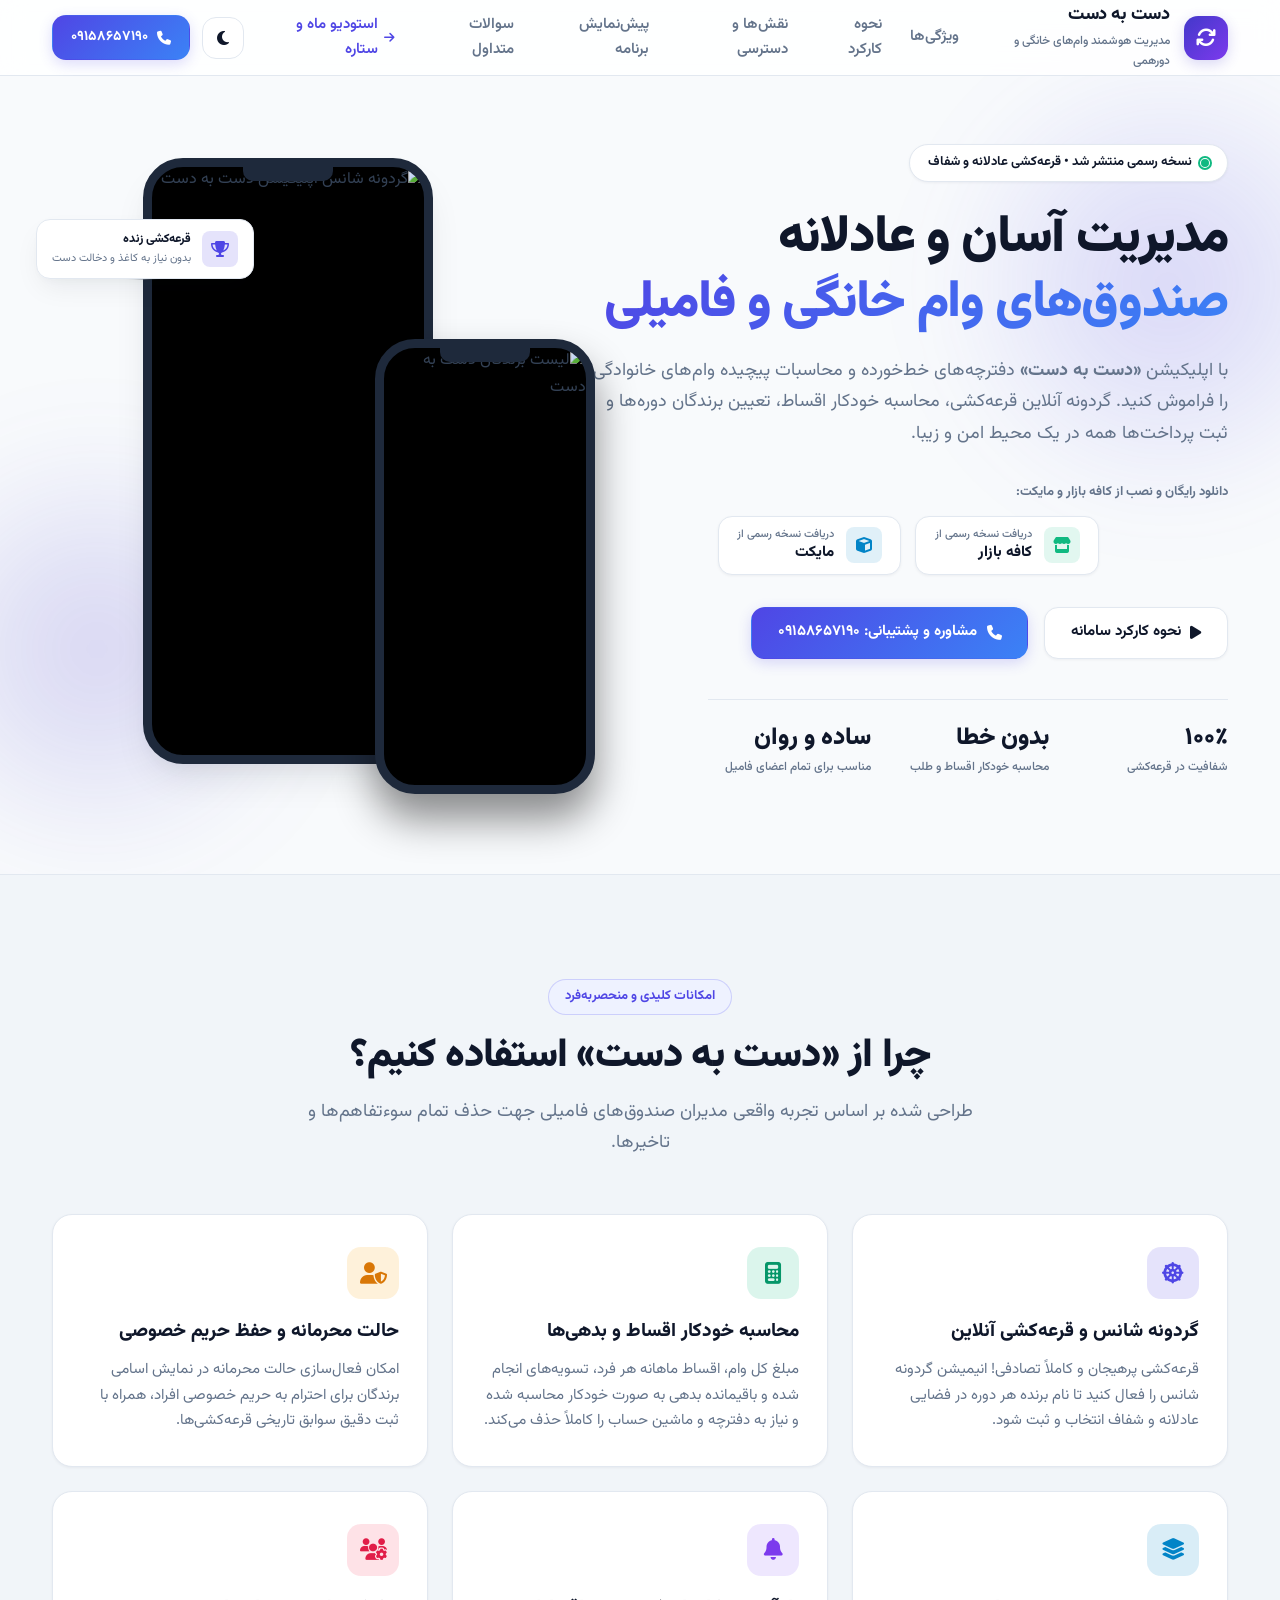
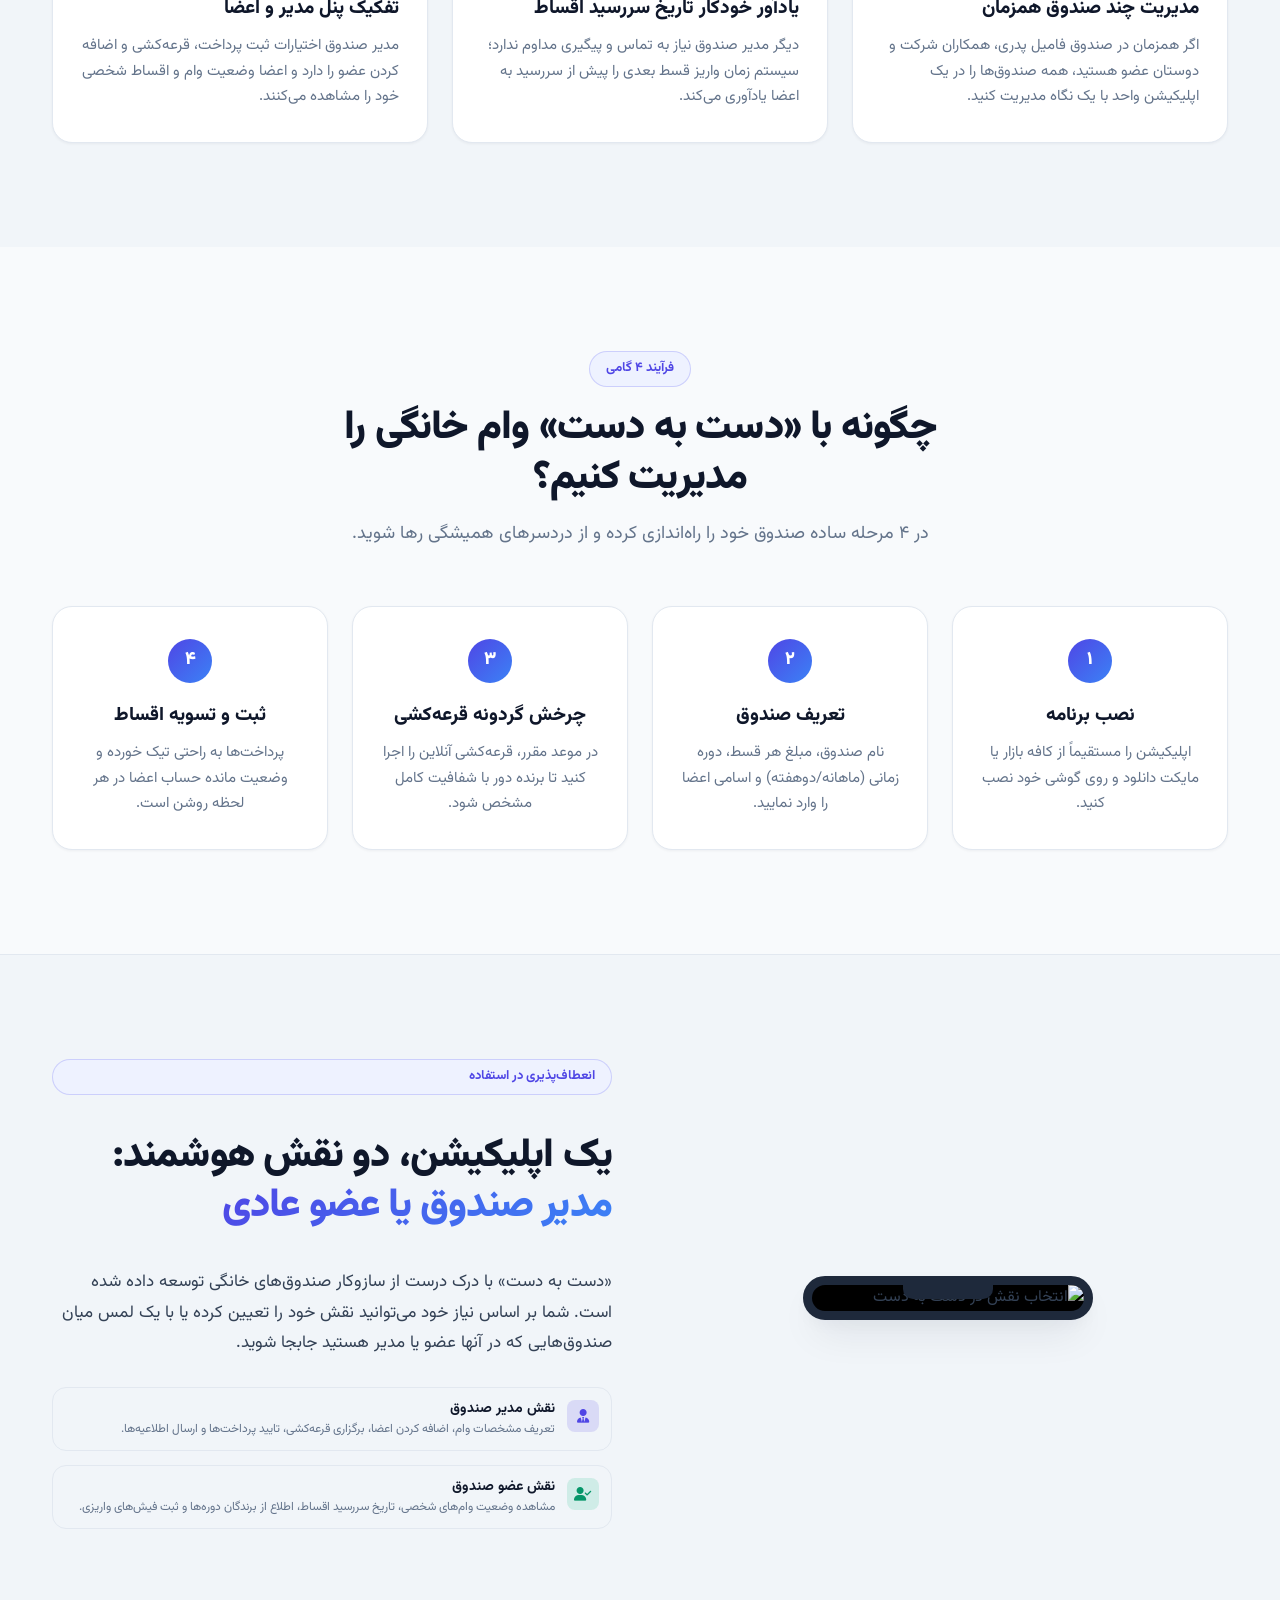
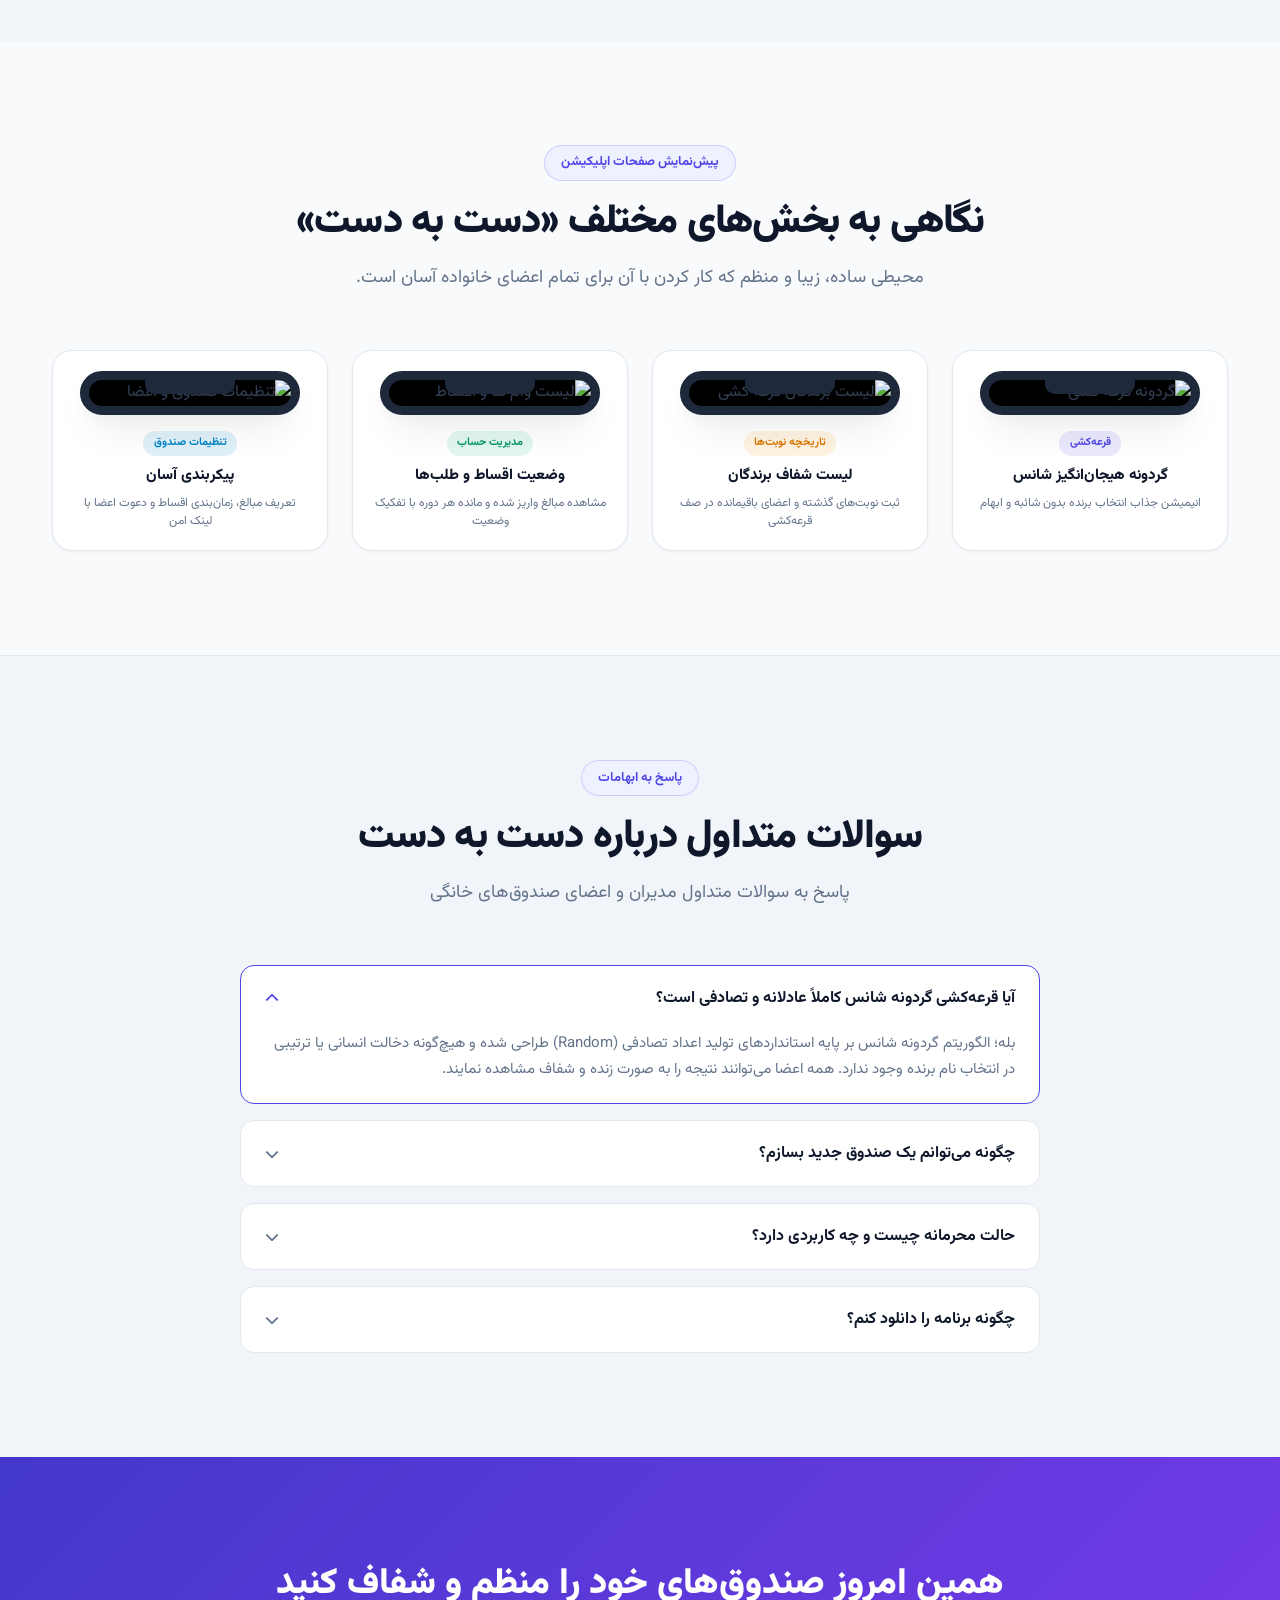
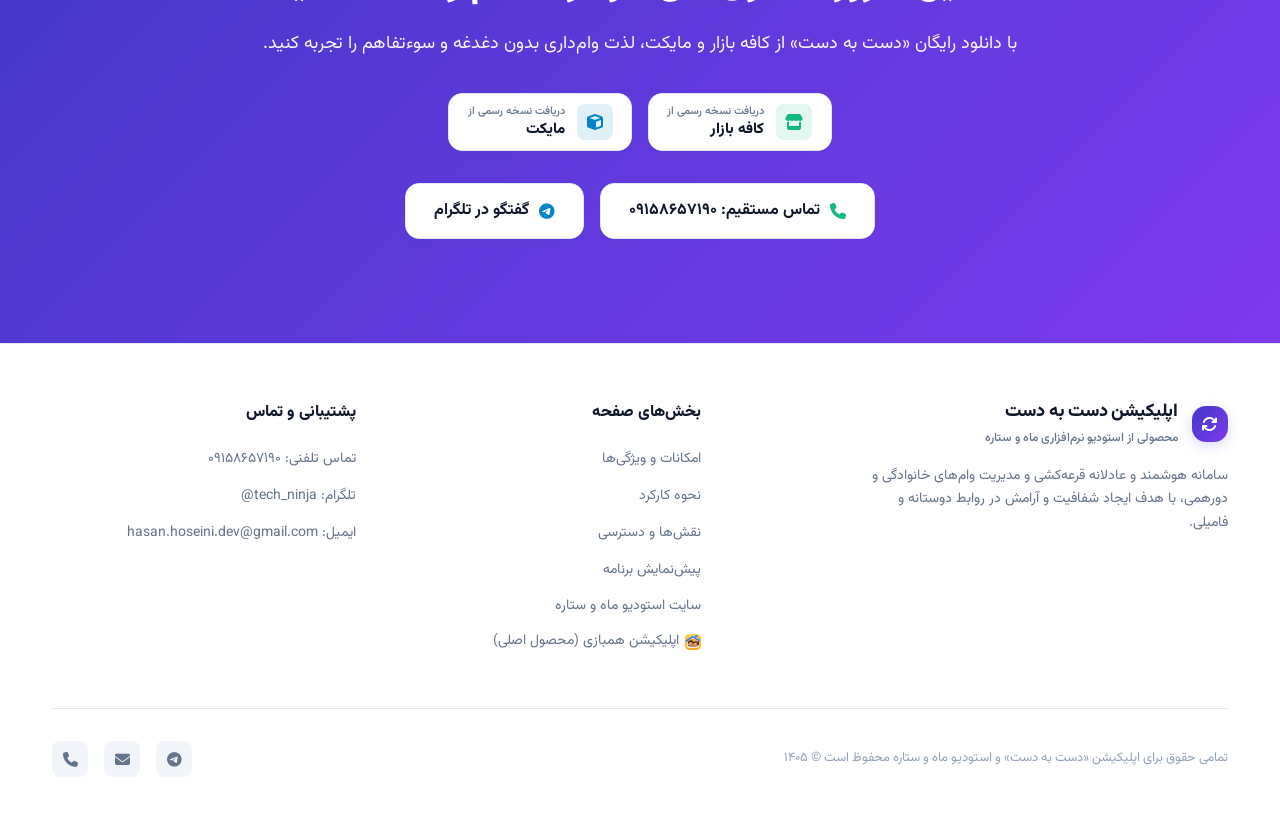
==== commit e3d35284: "feat: use official hambazi app icon across all pages, badges, and navigation" ====
--- a/dastbedast.html
+++ b/dastbedast.html
@@ -159,8 +159,11 @@
             </li>
             <li class="mobile-nav-item">
                 <a href="hambazi.html">
-                    <span>اپلیکیشن همبازی (محصول اصلی)</span>
-                    <i class="fa-solid fa-shapes" style="font-size: 0.85rem; color: #f59e0b;"></i>
+                    <span style="display: flex; align-items: center; gap: 0.5rem;">
+                        <img src="hambazi-app-icon.png" alt="همبازی" class="app-icon-badge">
+                        <span>اپلیکیشن همبازی (محصول اصلی)</span>
+                    </span>
+                    <i class="fa-solid fa-angle-left" style="font-size: 0.75rem; color: var(--text-muted);"></i>
                 </a>
             </li>
         </ul>
@@ -667,6 +670,12 @@
                         <li><a href="#roles" class="footer-link">نقش‌ها و دسترسی</a></li>
                         <li><a href="#gallery" class="footer-link">پیش‌نمایش برنامه</a></li>
                         <li><a href="index.html" class="footer-link">سایت استودیو ماه و ستاره</a></li>
+                        <li>
+                            <a href="hambazi.html" class="footer-link" style="display: inline-flex; align-items: center; gap: 0.4rem;">
+                                <img src="hambazi-app-icon.png" alt="همبازی" class="app-icon-badge" style="width: 1rem; height: 1rem; border-radius: 3px;">
+                                <span>اپلیکیشن همبازی (محصول اصلی)</span>
+                            </a>
+                        </li>
                     </ul>
                 </div>
 
--- a/css/style.css
+++ b/css/style.css
@@ -300,8 +300,42 @@
   transition: transform var(--transition-fast);
 }
 
+
 .brand-link:hover .brand-logo-icon {
   transform: scale(1.05);
+}
+
+.brand-logo-img {
+  width: 2.75rem;
+  height: 2.75rem;
+  border-radius: var(--radius-md);
+  object-fit: cover;
+  flex-shrink: 0;
+  box-shadow: 0 4px 14px var(--hambazi-glow);
+  transition: transform var(--transition-fast);
+}
+
+.brand-link:hover .brand-logo-img {
+  transform: scale(1.05);
+}
+
+.app-icon-badge {
+  width: 1.25rem;
+  height: 1.25rem;
+  border-radius: 4px;
+  object-fit: cover;
+  flex-shrink: 0;
+  display: inline-block;
+  vertical-align: middle;
+}
+
+.product-hero-icon {
+  width: 4.5rem;
+  height: 4.5rem;
+  border-radius: 18px;
+  object-fit: cover;
+  box-shadow: 0 10px 25px var(--hambazi-glow);
+  display: inline-block;
 }
 
 .brand-title {
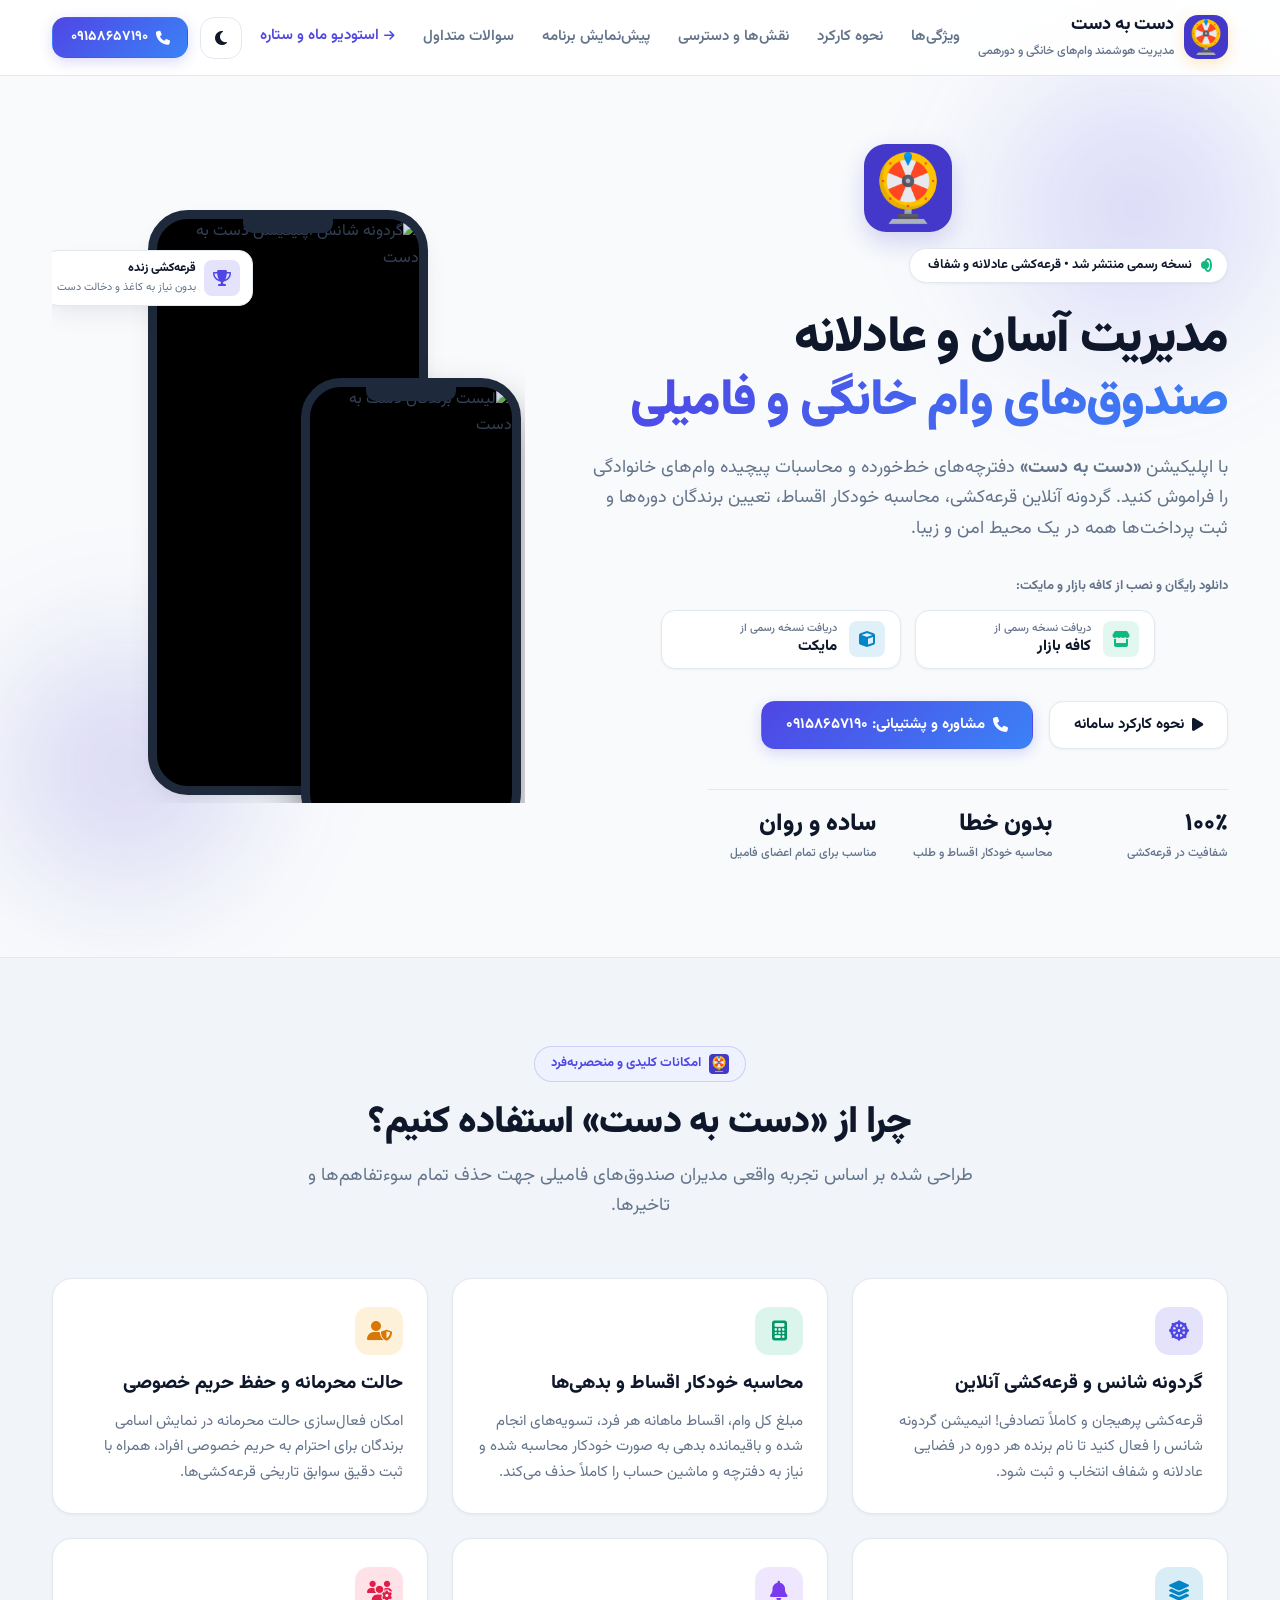
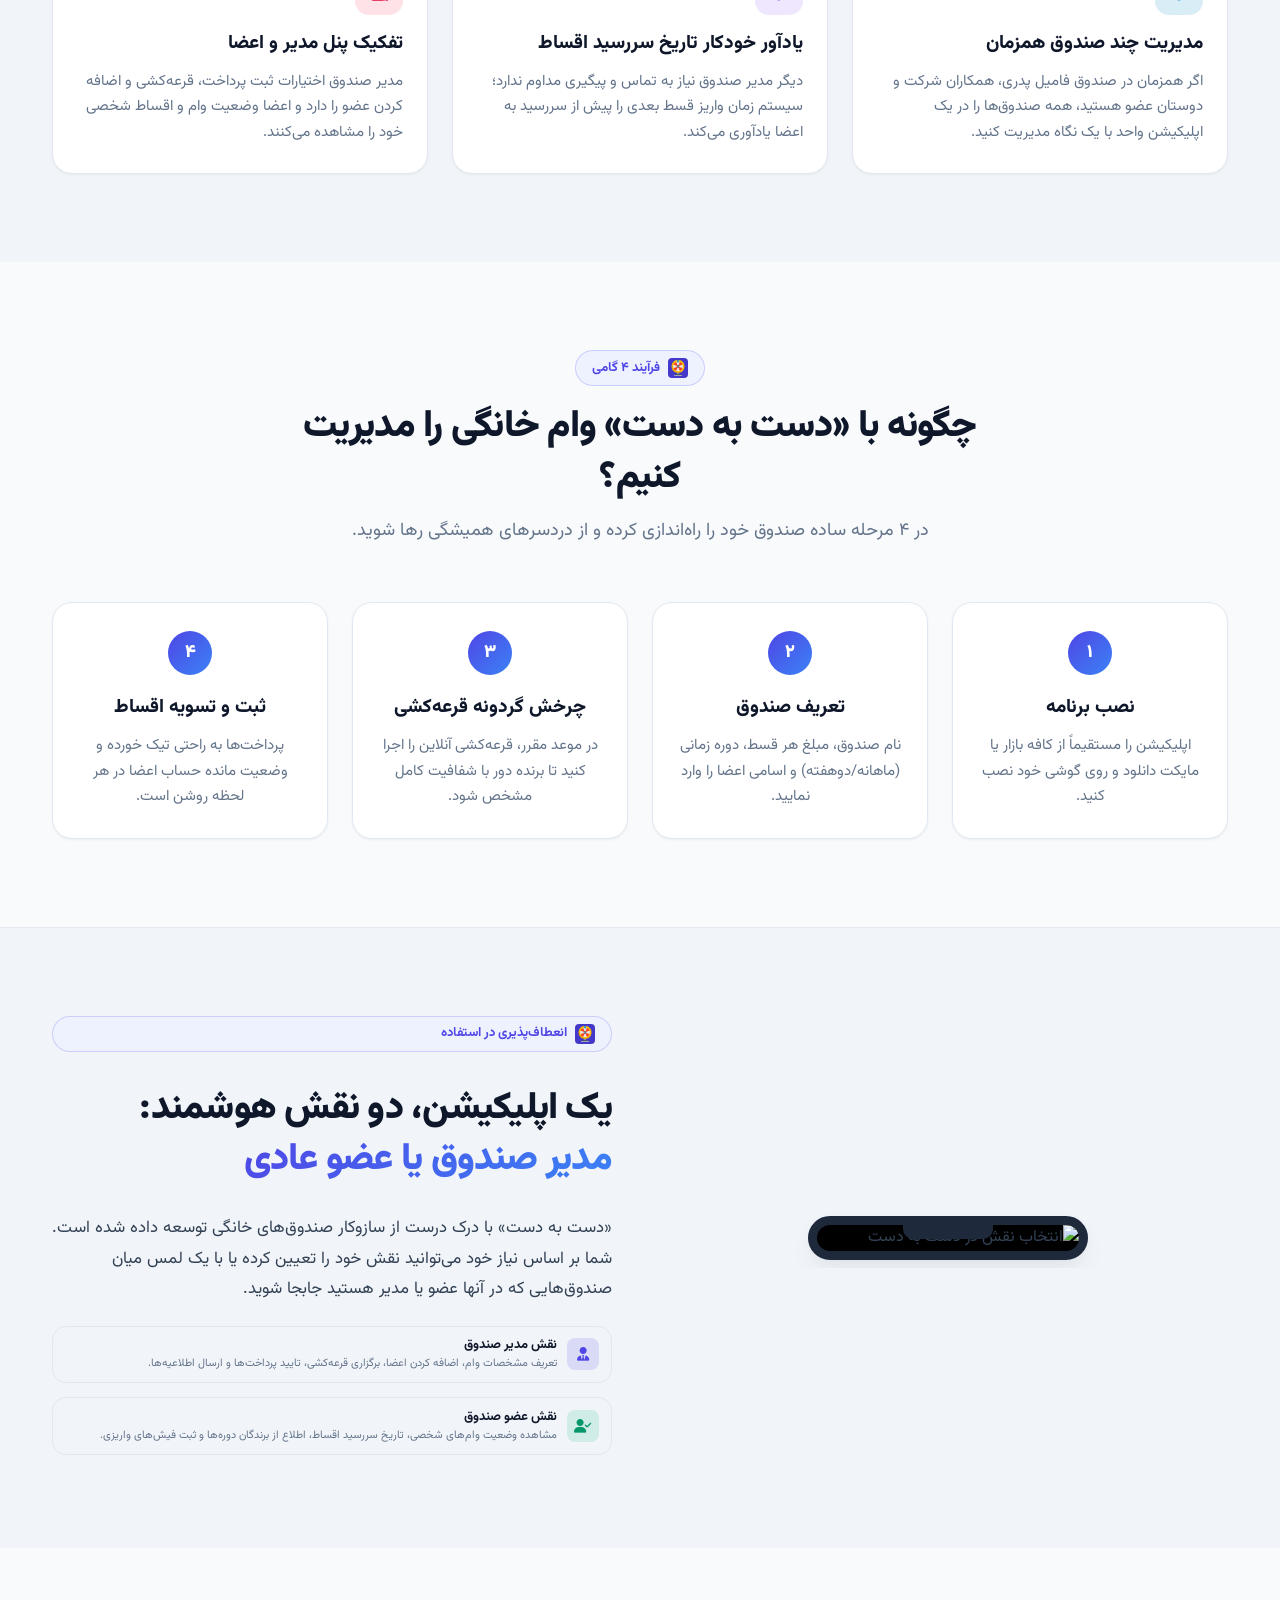
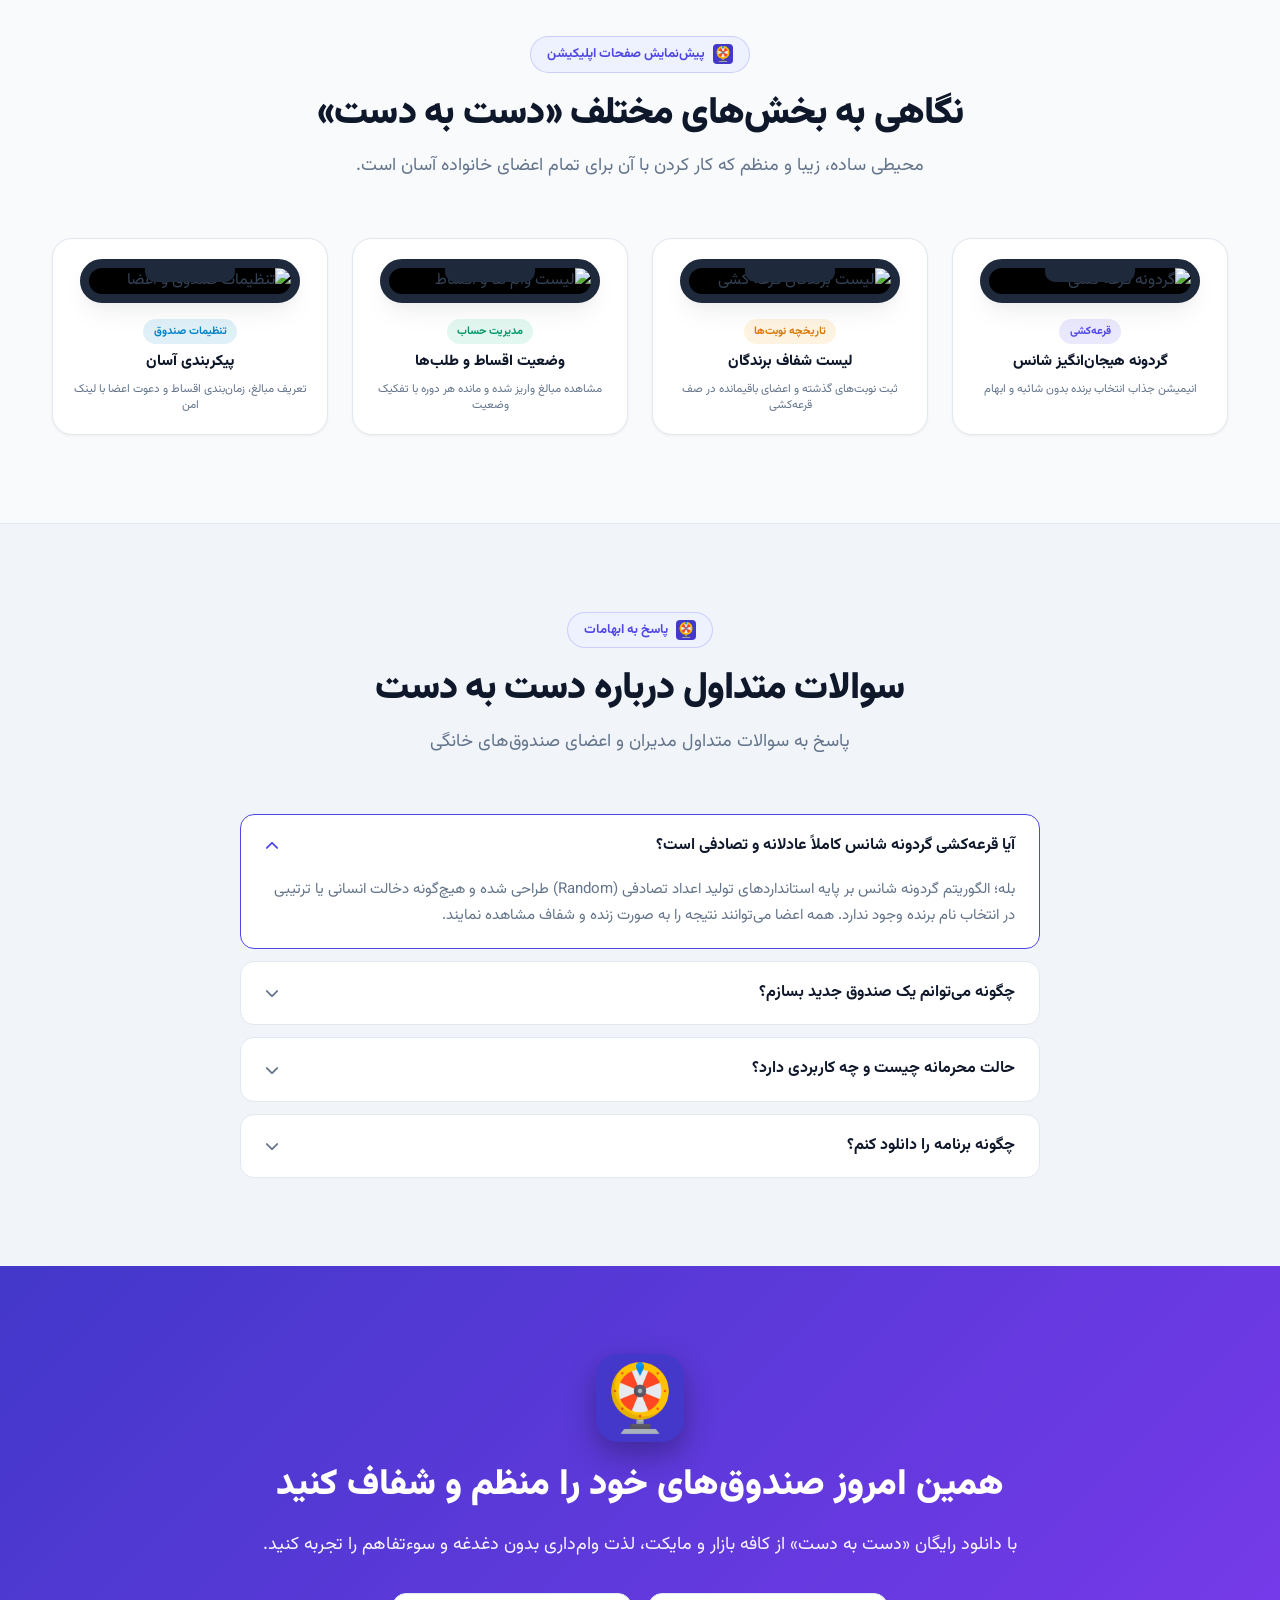
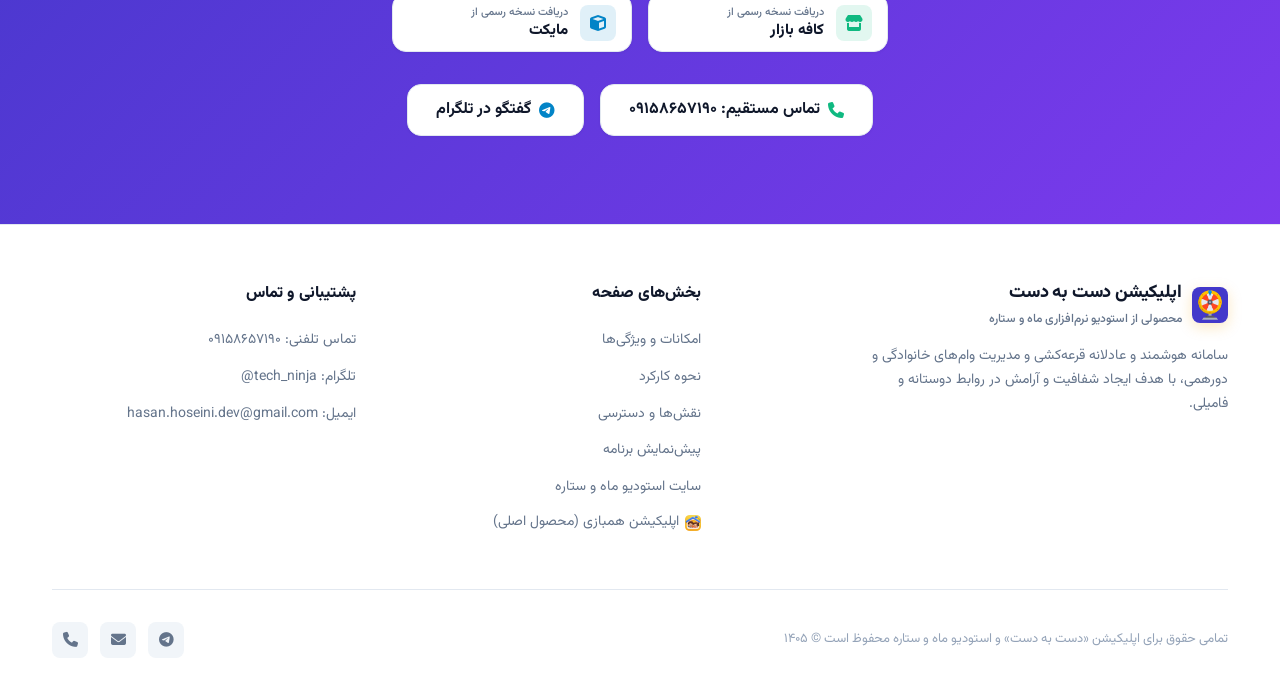
==== commit 725d1230: "feat: integrate official Dast be Dast app icon across all pages and components" ====
--- a/dastbedast.html
+++ b/dastbedast.html
@@ -36,6 +36,10 @@
     <!-- FontAwesome 6 -->
     <link rel="stylesheet" href="https://cdnjs.cloudflare.com/ajax/libs/font-awesome/6.5.1/css/all.min.css">
 
+    <!-- Favicon -->
+    <link rel="icon" type="image/png" href="dastbedast-app-icon.png">
+    <link rel="apple-touch-icon" href="dastbedast-app-icon.png">
+
     <!-- Design System CSS -->
     <link rel="stylesheet" href="css/style.css">
 </head>
@@ -46,9 +50,7 @@
         <div class="container header-inner">
             <!-- Brand Logo -->
             <a href="dastbedast.html" class="brand-link" aria-label="اپلیکیشن دست به دست">
-                <div class="brand-logo-icon" style="background: var(--dast-gradient); box-shadow: 0 4px 14px var(--dast-glow);">
-                    <i class="fa-solid fa-arrows-rotate"></i>
-                </div>
+                <img src="dastbedast-app-icon.png" alt="آیکون اپلیکیشن دست به دست" class="brand-logo-img">
                 <div>
                     <span class="brand-title">دست به دست</span>
                     <span class="brand-subtitle">مدیریت هوشمند وام‌های خانگی و دورهمی</span>
@@ -107,9 +109,7 @@
     <aside class="mobile-drawer" aria-label="منوی موبایل">
         <div class="mobile-drawer-head">
             <div class="brand-link">
-                <div class="brand-logo-icon" style="width: 2.25rem; height: 2.25rem; font-size: 1rem; background: var(--dast-gradient);">
-                    <i class="fa-solid fa-arrows-rotate"></i>
-                </div>
+                <img src="dastbedast-app-icon.png" alt="آیکون اپلیکیشن دست به دست" class="brand-logo-img" style="width: 2.25rem; height: 2.25rem; border-radius: 8px;">
                 <div>
                     <span class="brand-title" style="font-size: 1rem;">دست به دست</span>
                     <span class="brand-subtitle" style="font-size: 0.6875rem;">مدیریت وام خانگی</span>
@@ -191,6 +191,10 @@
             <div class="container hero-grid">
                 <!-- Content -->
                 <div class="hero-content">
+                    <div style="display: flex; align-items: center; justify-content: center; margin-bottom: 1rem;">
+                        <img src="dastbedast-app-icon.png" alt="آیکون رسمی اپلیکیشن دست به دست" class="product-hero-icon" style="width: 5.5rem; height: 5.5rem; border-radius: 22px; box-shadow: 0 10px 25px var(--dast-glow);">
+                    </div>
+
                     <div class="hero-spotlight-pill">
                         <span class="hero-spotlight-dot"></span>
                         <span>نسخه رسمی منتشر شد • قرعه‌کشی عادلانه و شفاف</span>
@@ -297,7 +301,10 @@
         <section id="features" class="section" style="background: var(--bg-surface-subtle); border-top: 1px solid var(--border-subtle);">
             <div class="container">
                 <div class="section-title-wrap">
-                    <span class="section-badge section-badge-indigo">امکانات کلیدی و منحصربه‌فرد</span>
+                    <span class="section-badge section-badge-indigo">
+                        <img src="dastbedast-app-icon.png" alt="دست به دست" class="app-icon-badge">
+                        <span>امکانات کلیدی و منحصربه‌فرد</span>
+                    </span>
                     <h2 class="section-title">چرا از «دست به دست» استفاده کنیم؟</h2>
                     <p class="section-desc">طراحی شده بر اساس تجربه واقعی مدیران صندوق‌های فامیلی جهت حذف تمام سوءتفاهم‌ها و تاخیرها.</p>
                 </div>
@@ -376,7 +383,10 @@
         <section id="how-it-works" class="section">
             <div class="container">
                 <div class="section-title-wrap">
-                    <span class="section-badge section-badge-indigo">فرآیند ۴ گامی</span>
+                    <span class="section-badge section-badge-indigo">
+                        <img src="dastbedast-app-icon.png" alt="دست به دست" class="app-icon-badge">
+                        <span>فرآیند ۴ گامی</span>
+                    </span>
                     <h2 class="section-title">چگونه با «دست به دست» وام خانگی را مدیریت کنیم؟</h2>
                     <p class="section-desc">در ۴ مرحله ساده صندوق خود را راه‌اندازی کرده و از دردسرهای همیشگی رها شوید.</p>
                 </div>
@@ -435,7 +445,10 @@
 
                     <!-- Content -->
                     <div class="product-content">
-                        <span class="section-badge section-badge-indigo">انعطاف‌پذیری در استفاده</span>
+                        <span class="section-badge section-badge-indigo">
+                            <img src="dastbedast-app-icon.png" alt="دست به دست" class="app-icon-badge">
+                            <span>انعطاف‌پذیری در استفاده</span>
+                        </span>
                         <h2 class="section-title">
                             یک اپلیکیشن، دو نقش هوشمند: <br>
                             <span class="text-gradient-primary">مدیر صندوق یا عضو عادی</span>
@@ -474,7 +487,10 @@
         <section id="gallery" class="section">
             <div class="container">
                 <div class="section-title-wrap">
-                    <span class="section-badge section-badge-indigo">پیش‌نمایش صفحات اپلیکیشن</span>
+                    <span class="section-badge section-badge-indigo">
+                        <img src="dastbedast-app-icon.png" alt="دست به دست" class="app-icon-badge">
+                        <span>پیش‌نمایش صفحات اپلیکیشن</span>
+                    </span>
                     <h2 class="section-title">نگاهی به بخش‌های مختلف «دست به دست»</h2>
                     <p class="section-desc">محیطی ساده، زیبا و منظم که کار کردن با آن برای تمام اعضای خانواده آسان است.</p>
                 </div>
@@ -539,7 +555,10 @@
         <section id="faq" class="section" style="background: var(--bg-surface-subtle); border-top: 1px solid var(--border-subtle);">
             <div class="container">
                 <div class="section-title-wrap">
-                    <span class="section-badge section-badge-indigo">پاسخ به ابهامات</span>
+                    <span class="section-badge section-badge-indigo">
+                        <img src="dastbedast-app-icon.png" alt="دست به دست" class="app-icon-badge">
+                        <span>پاسخ به ابهامات</span>
+                    </span>
                     <h2 class="section-title">سوالات متداول درباره دست به دست</h2>
                     <p class="section-desc">پاسخ به سوالات متداول مدیران و اعضای صندوق‌های خانگی</p>
                 </div>
@@ -595,6 +614,9 @@
         <!-- Final Download CTA -->
         <section class="section" style="background: var(--dast-gradient); color: #ffffff; text-align: center;">
             <div class="container" style="max-width: 820px;">
+                <div style="display: flex; justify-content: center; margin-bottom: 1.25rem;">
+                    <img src="dastbedast-app-icon.png" alt="اپلیکیشن دست به دست" style="width: 5.5rem; height: 5.5rem; border-radius: 22px; box-shadow: 0 12px 30px rgba(0,0,0,0.3); background: #ffffff;">
+                </div>
                 <h2 style="font-size: 2.25rem; font-weight: 900; line-height: 1.3; margin-bottom: 1.25rem; color: #ffffff;">
                     همین امروز صندوق‌های خود را منظم و شفاف کنید
                 </h2>
@@ -649,9 +671,7 @@
             <div class="footer-top">
                 <div class="footer-brand">
                     <div class="brand-link">
-                        <div class="brand-logo-icon" style="width: 2.25rem; height: 2.25rem; font-size: 1rem; background: var(--dast-gradient);">
-                            <i class="fa-solid fa-arrows-rotate"></i>
-                        </div>
+                        <img src="dastbedast-app-icon.png" alt="اپلیکیشن دست به دست" class="brand-logo-img" style="width: 2.25rem; height: 2.25rem; border-radius: 8px;">
                         <div>
                             <span class="brand-title">اپلیکیشن دست به دست</span>
                             <span class="brand-subtitle">محصولی از استودیو نرم‌افزاری ماه و ستاره</span>
--- a/css/style.css
+++ b/css/style.css
@@ -1,6 +1,7 @@
 /* ==========================================================================
    MoonStar Studio - Design System & Modern Responsive Stylesheet
    Supports: Light/Dark Theme, RTL, Mobile First, High Performance
+   Zero Overflow, Perfect Mobile Responsive Display
    ========================================================================== */
 
 /* --------------------------------------------------------------------------
@@ -15,7 +16,7 @@
   --bg-surface-elevated: #ffffff;
   --bg-surface-subtle: #f1f5f9;
   --bg-card: #ffffff;
-  --bg-glass: rgba(255, 255, 255, 0.85);
+  --bg-glass: rgba(255, 255, 255, 0.88);
 
   --border-subtle: #e2e8f0;
   --border-strong: #cbd5e1;
@@ -33,7 +34,7 @@
   --primary-gradient: linear-gradient(135deg, #4f46e5 0%, #3b82f6 100%);
   --primary-glow: rgba(79, 70, 229, 0.2);
 
-  /* Hambazi Brand (Amber / Warm Orange / Playful Blue) */
+  /* Hambazi Brand (Amber / Warm Orange) */
   --hambazi-primary: #f59e0b;
   --hambazi-gradient: linear-gradient(135deg, #f59e0b 0%, #ea580c 100%);
   --hambazi-glow: rgba(245, 158, 11, 0.25);
@@ -74,7 +75,7 @@
   --bg-surface-elevated: #1a2234;
   --bg-surface-subtle: #1e293b;
   --bg-card: #131b2e;
-  --bg-glass: rgba(11, 15, 25, 0.88);
+  --bg-glass: rgba(11, 15, 25, 0.9);
 
   --border-subtle: #1f293d;
   --border-strong: #334155;
@@ -109,12 +110,13 @@
 }
 
 /* --------------------------------------------------------------------------
-   2. Reset & Baseline
+   2. Reset, Baseline & Zero-Overflow
    -------------------------------------------------------------------------- */
 *, *::before, *::after {
   box-sizing: border-box;
   margin: 0;
   padding: 0;
+  max-width: 100%;
 }
 
 html {
@@ -123,6 +125,9 @@
   text-align: right;
   scroll-behavior: smooth;
   -webkit-text-size-adjust: 100%;
+  width: 100%;
+  max-width: 100%;
+  overflow-x: hidden !important;
 }
 
 body {
@@ -132,13 +137,18 @@
   font-size: 1rem;
   line-height: 1.65;
   transition: background-color var(--transition-normal), color var(--transition-normal);
-  overflow-x: hidden;
+  width: 100%;
+  max-width: 100%;
+  overflow-x: hidden !important;
   position: relative;
+  word-break: break-word;
+  overflow-wrap: break-word;
 }
 
 img, svg {
   display: block;
   max-width: 100%;
+  height: auto;
 }
 
 a {
@@ -154,24 +164,39 @@
   background: none;
 }
 
-/* Persian number ligature settings if available */
+/* Persian number ligatures */
 .num-fa {
   font-feature-settings: "ss01";
 }
 
 /* --------------------------------------------------------------------------
-   3. Layout Utilities
+   3. Layout Utilities & Responsive Containers
    -------------------------------------------------------------------------- */
 .container {
   width: 100%;
   max-width: 1240px;
   margin-left: auto;
   margin-right: auto;
-  padding-left: 1.25rem;
-  padding-right: 1.25rem;
-}
-
-@media (min-width: 640px) {
+  padding-left: 1rem;
+  padding-right: 1rem;
+  box-sizing: border-box;
+}
+
+@media (max-width: 375px) {
+  .container {
+    padding-left: 0.75rem;
+    padding-right: 0.75rem;
+  }
+}
+
+@media (min-width: 640px) {
+  .container {
+    padding-left: 1.5rem;
+    padding-right: 1.5rem;
+  }
+}
+
+@media (min-width: 1024px) {
   .container {
     padding-left: 2rem;
     padding-right: 2rem;
@@ -179,15 +204,19 @@
 }
 
 .section {
-  padding-top: 5rem;
-  padding-bottom: 5rem;
+  padding-top: 3.5rem;
+  padding-bottom: 3.5rem;
   position: relative;
+  width: 100%;
+  max-width: 100%;
+  overflow: hidden;
+  box-sizing: border-box;
 }
 
 @media (min-width: 768px) {
   .section {
-    padding-top: 6.5rem;
-    padding-bottom: 6.5rem;
+    padding-top: 5.5rem;
+    padding-bottom: 5.5rem;
   }
 }
 
@@ -196,18 +225,36 @@
   max-width: 720px;
   margin-left: auto;
   margin-right: auto;
-  margin-bottom: 3.5rem;
+  margin-bottom: 2.25rem;
+  padding-left: 0.5rem;
+  padding-right: 0.5rem;
+}
+
+@media (min-width: 768px) {
+  .section-title-wrap {
+    margin-bottom: 3.5rem;
+  }
 }
 
 .section-badge {
   display: inline-flex;
   align-items: center;
   gap: 0.5rem;
-  padding: 0.4rem 1rem;
+  padding: 0.35rem 0.85rem;
   border-radius: var(--radius-full);
-  font-size: 0.8125rem;
+  font-size: 0.75rem;
   font-weight: 700;
-  margin-bottom: 1rem;
+  margin-bottom: 0.875rem;
+  max-width: 100%;
+  box-sizing: border-box;
+}
+
+@media (min-width: 640px) {
+  .section-badge {
+    font-size: 0.8125rem;
+    padding: 0.4rem 1rem;
+    margin-bottom: 1rem;
+  }
 }
 
 .section-badge-indigo {
@@ -227,24 +274,41 @@
 }
 
 .section-title {
-  font-size: 2rem;
+  font-size: 1.45rem;
   font-weight: 900;
   color: var(--text-main);
-  line-height: 1.25;
-  margin-bottom: 1rem;
+  line-height: 1.35;
+  margin-bottom: 0.75rem;
   letter-spacing: -0.02em;
-}
-
-@media (min-width: 768px) {
+  word-break: break-word;
+  overflow-wrap: break-word;
+}
+
+@media (min-width: 640px) {
   .section-title {
-    font-size: 2.5rem;
+    font-size: 1.85rem;
+  }
+}
+
+@media (min-width: 768px) {
+  .section-title {
+    font-size: 2.35rem;
   }
 }
 
 .section-desc {
-  font-size: 1rem;
+  font-size: 0.875rem;
   color: var(--text-muted);
-  line-height: 1.7;
+  line-height: 1.65;
+  word-break: break-word;
+  overflow-wrap: break-word;
+}
+
+@media (min-width: 640px) {
+  .section-desc {
+    font-size: 1rem;
+    line-height: 1.7;
+  }
 }
 
 @media (min-width: 768px) {
@@ -261,13 +325,22 @@
   top: 0;
   left: 0;
   right: 0;
-  height: 4.75rem;
+  height: 4.25rem;
   z-index: 100;
   background: var(--bg-glass);
   backdrop-filter: blur(12px);
   -webkit-backdrop-filter: blur(12px);
   border-bottom: 1px solid var(--border-subtle);
   transition: background-color var(--transition-normal), border-color var(--transition-normal);
+  width: 100%;
+  max-width: 100%;
+  box-sizing: border-box;
+}
+
+@media (min-width: 768px) {
+  .header {
+    height: 4.75rem;
+  }
 }
 
 .header-inner {
@@ -275,24 +348,27 @@
   align-items: center;
   justify-content: space-between;
   height: 100%;
-  gap: 1rem;
+  gap: 0.5rem;
+  width: 100%;
+  box-sizing: border-box;
 }
 
 .brand-link {
   display: flex;
   align-items: center;
-  gap: 0.875rem;
+  gap: 0.65rem;
   text-decoration: none;
+  min-width: 0;
 }
 
 .brand-logo-icon {
-  width: 2.75rem;
-  height: 2.75rem;
-  border-radius: var(--radius-md);
+  width: 2.25rem;
+  height: 2.25rem;
+  border-radius: var(--radius-sm);
   display: flex;
   align-items: center;
   justify-content: center;
-  font-size: 1.25rem;
+  font-size: 1.05rem;
   color: #ffffff;
   background: var(--primary-gradient);
   box-shadow: 0 4px 14px var(--primary-glow);
@@ -300,23 +376,57 @@
   transition: transform var(--transition-fast);
 }
 
-
-.brand-link:hover .brand-logo-icon {
-  transform: scale(1.05);
-}
-
 .brand-logo-img {
-  width: 2.75rem;
-  height: 2.75rem;
-  border-radius: var(--radius-md);
+  width: 2.25rem;
+  height: 2.25rem;
+  border-radius: var(--radius-sm);
   object-fit: cover;
   flex-shrink: 0;
   box-shadow: 0 4px 14px var(--hambazi-glow);
   transition: transform var(--transition-fast);
 }
 
+@media (min-width: 768px) {
+  .brand-logo-icon, .brand-logo-img {
+    width: 2.75rem;
+    height: 2.75rem;
+    font-size: 1.25rem;
+    border-radius: var(--radius-md);
+  }
+}
+
+.brand-link:hover .brand-logo-icon,
 .brand-link:hover .brand-logo-img {
   transform: scale(1.05);
+}
+
+.brand-title {
+  font-size: 0.95rem;
+  font-weight: 800;
+  color: var(--text-main);
+  line-height: 1.2;
+  letter-spacing: -0.01em;
+  white-space: nowrap;
+}
+
+@media (min-width: 768px) {
+  .brand-title {
+    font-size: 1.125rem;
+  }
+}
+
+.brand-subtitle {
+  font-size: 0.75rem;
+  color: var(--text-muted);
+  font-weight: 500;
+  display: block;
+  margin-top: 0.15rem;
+}
+
+@media (max-width: 639px) {
+  .brand-subtitle {
+    display: none !important;
+  }
 }
 
 .app-icon-badge {
@@ -330,28 +440,21 @@
 }
 
 .product-hero-icon {
-  width: 4.5rem;
-  height: 4.5rem;
-  border-radius: 18px;
+  width: 3.5rem;
+  height: 3.5rem;
+  border-radius: 14px;
   object-fit: cover;
-  box-shadow: 0 10px 25px var(--hambazi-glow);
+  box-shadow: 0 8px 20px var(--hambazi-glow);
   display: inline-block;
-}
-
-.brand-title {
-  font-size: 1.125rem;
-  font-weight: 800;
-  color: var(--text-main);
-  line-height: 1.2;
-  letter-spacing: -0.01em;
-}
-
-.brand-subtitle {
-  font-size: 0.75rem;
-  color: var(--text-muted);
-  font-weight: 500;
-  display: block;
-  margin-top: 0.15rem;
+  flex-shrink: 0;
+}
+
+@media (min-width: 640px) {
+  .product-hero-icon {
+    width: 4.5rem;
+    height: 4.5rem;
+    border-radius: 18px;
+  }
 }
 
 /* Nav links */
@@ -400,22 +503,37 @@
 .header-actions {
   display: flex;
   align-items: center;
-  gap: 0.75rem;
-}
-
-/* Theme Toggle Button */
+  gap: 0.45rem;
+  flex-shrink: 0;
+}
+
+@media (min-width: 768px) {
+  .header-actions {
+    gap: 0.75rem;
+  }
+}
+
 .theme-toggle-btn {
-  width: 2.625rem;
-  height: 2.625rem;
-  border-radius: var(--radius-md);
+  width: 2.25rem;
+  height: 2.25rem;
+  border-radius: var(--radius-sm);
   border: 1px solid var(--border-subtle);
   background: var(--bg-surface);
   color: var(--text-main);
   display: flex;
   align-items: center;
   justify-content: center;
-  font-size: 1rem;
+  font-size: 0.95rem;
   transition: all var(--transition-fast);
+}
+
+@media (min-width: 768px) {
+  .theme-toggle-btn {
+    width: 2.625rem;
+    height: 2.625rem;
+    border-radius: var(--radius-md);
+    font-size: 1rem;
+  }
 }
 
 .theme-toggle-btn:hover {
@@ -424,18 +542,26 @@
   color: var(--primary);
 }
 
-/* Mobile Toggle */
 .mobile-menu-btn {
-  width: 2.625rem;
-  height: 2.625rem;
-  border-radius: var(--radius-md);
+  width: 2.25rem;
+  height: 2.25rem;
+  border-radius: var(--radius-sm);
   border: 1px solid var(--border-subtle);
   background: var(--bg-surface);
   color: var(--text-main);
   display: flex;
   align-items: center;
   justify-content: center;
-  font-size: 1.125rem;
+  font-size: 1.05rem;
+}
+
+@media (min-width: 768px) {
+  .mobile-menu-btn {
+    width: 2.625rem;
+    height: 2.625rem;
+    border-radius: var(--radius-md);
+    font-size: 1.125rem;
+  }
 }
 
 @media (min-width: 992px) {
@@ -448,7 +574,7 @@
 .mobile-drawer-backdrop {
   position: fixed;
   inset: 0;
-  background: rgba(0, 0, 0, 0.6);
+  background: rgba(0, 0, 0, 0.65);
   backdrop-filter: blur(4px);
   z-index: 105;
   opacity: 0;
@@ -467,16 +593,17 @@
   bottom: 0;
   right: 0;
   width: 85%;
-  max-width: 340px;
+  max-width: 320px;
   background: var(--bg-surface);
   border-left: 1px solid var(--border-subtle);
   z-index: 110;
   display: flex;
   flex-direction: column;
-  padding: 1.5rem;
+  padding: 1.25rem 1rem;
   transform: translateX(100%);
   transition: transform var(--transition-normal);
   overflow-y: auto;
+  box-sizing: border-box;
 }
 
 .mobile-drawer.active {
@@ -487,9 +614,9 @@
   display: flex;
   align-items: center;
   justify-content: space-between;
-  padding-bottom: 1.25rem;
+  padding-bottom: 1rem;
   border-bottom: 1px solid var(--border-subtle);
-  margin-bottom: 1.5rem;
+  margin-bottom: 1.25rem;
 }
 
 .mobile-drawer-close {
@@ -507,18 +634,18 @@
 .mobile-nav-list {
   display: flex;
   flex-direction: column;
-  gap: 0.5rem;
+  gap: 0.35rem;
   list-style: none;
-  margin-bottom: 2rem;
+  margin-bottom: 1.5rem;
 }
 
 .mobile-nav-item a {
   display: flex;
   align-items: center;
   justify-content: space-between;
-  padding: 0.75rem 1rem;
+  padding: 0.75rem 0.85rem;
   border-radius: var(--radius-md);
-  font-size: 0.9375rem;
+  font-size: 0.9rem;
   font-weight: 600;
   color: var(--text-main);
   background: transparent;
@@ -532,21 +659,29 @@
 
 .mobile-drawer-footer {
   margin-top: auto;
-  padding-top: 1.5rem;
+  padding-top: 1.25rem;
   border-top: 1px solid var(--border-subtle);
   display: flex;
   flex-direction: column;
-  gap: 0.75rem;
+  gap: 0.65rem;
 }
 
 /* --------------------------------------------------------------------------
    5. Hero Section
    -------------------------------------------------------------------------- */
 .hero-section {
-  padding-top: 7.5rem;
-  padding-bottom: 4.5rem;
+  padding-top: 5.75rem;
+  padding-bottom: 3.5rem;
   position: relative;
   overflow: hidden;
+  width: 100%;
+}
+
+@media (min-width: 768px) {
+  .hero-section {
+    padding-top: 7.5rem;
+    padding-bottom: 4.5rem;
+  }
 }
 
 @media (min-width: 992px) {
@@ -558,37 +693,56 @@
 
 .hero-glow-1 {
   position: absolute;
-  top: 5%;
-  right: -10%;
-  width: 480px;
-  height: 480px;
+  top: 0;
+  right: 0;
+  width: 200px;
+  height: 200px;
+  max-width: 60%;
   background: radial-gradient(circle, var(--primary-glow) 0%, rgba(99, 102, 241, 0) 70%);
   border-radius: 50%;
   pointer-events: none;
   z-index: 0;
-  filter: blur(40px);
+  filter: blur(35px);
 }
 
 .hero-glow-2 {
   position: absolute;
-  bottom: 0%;
-  left: -10%;
-  width: 450px;
-  height: 450px;
+  bottom: 0;
+  left: 0;
+  width: 180px;
+  height: 180px;
+  max-width: 60%;
   background: radial-gradient(circle, var(--hambazi-glow) 0%, rgba(245, 158, 11, 0) 70%);
   border-radius: 50%;
   pointer-events: none;
   z-index: 0;
-  filter: blur(45px);
+  filter: blur(40px);
+}
+
+@media (min-width: 768px) {
+  .hero-glow-1 {
+    width: 420px;
+    height: 420px;
+    right: -5%;
+    filter: blur(45px);
+  }
+  .hero-glow-2 {
+    width: 380px;
+    height: 380px;
+    left: -5%;
+    filter: blur(45px);
+  }
 }
 
 .hero-grid {
   display: grid;
-  grid-template-columns: 1fr;
-  gap: 3rem;
+  grid-template-columns: 100%;
+  gap: 2.25rem;
   align-items: center;
   position: relative;
   z-index: 1;
+  width: 100%;
+  box-sizing: border-box;
 }
 
 @media (min-width: 992px) {
@@ -600,6 +754,8 @@
 
 .hero-content {
   text-align: center;
+  width: 100%;
+  box-sizing: border-box;
 }
 
 @media (min-width: 992px) {
@@ -611,17 +767,29 @@
 .hero-spotlight-pill {
   display: inline-flex;
   align-items: center;
-  gap: 0.6rem;
-  padding: 0.45rem 1.1rem;
+  gap: 0.5rem;
+  padding: 0.35rem 0.85rem;
   background: var(--bg-surface);
   border: 1px solid var(--border-subtle);
   border-radius: var(--radius-full);
   box-shadow: var(--shadow-sm);
-  margin-bottom: 1.5rem;
-  font-size: 0.8125rem;
+  margin-bottom: 1.25rem;
+  font-size: 0.75rem;
   font-weight: 700;
   color: var(--text-main);
   transition: all var(--transition-fast);
+  max-width: 100%;
+  box-sizing: border-box;
+  line-height: 1.4;
+}
+
+@media (min-width: 640px) {
+  .hero-spotlight-pill {
+    font-size: 0.8125rem;
+    padding: 0.45rem 1.1rem;
+    gap: 0.6rem;
+    margin-bottom: 1.5rem;
+  }
 }
 
 .hero-spotlight-pill:hover {
@@ -635,6 +803,7 @@
   border-radius: 50%;
   background: #10b981;
   position: relative;
+  flex-shrink: 0;
 }
 
 .hero-spotlight-dot::after {
@@ -652,23 +821,28 @@
 }
 
 .hero-title {
-  font-size: 2.25rem;
+  font-size: 1.65rem;
   font-weight: 900;
   color: var(--text-main);
-  line-height: 1.25;
-  margin-bottom: 1.25rem;
+  line-height: 1.35;
+  margin-bottom: 1rem;
   letter-spacing: -0.025em;
+  word-break: break-word;
+  overflow-wrap: break-word;
 }
 
 @media (min-width: 640px) {
   .hero-title {
-    font-size: 2.75rem;
+    font-size: 2.25rem;
+    line-height: 1.3;
+    margin-bottom: 1.25rem;
   }
 }
 
 @media (min-width: 992px) {
   .hero-title {
-    font-size: 3.25rem;
+    font-size: 3.15rem;
+    line-height: 1.25;
   }
 }
 
@@ -685,13 +859,22 @@
 }
 
 .hero-desc {
-  font-size: 1.0625rem;
+  font-size: 0.9375rem;
   color: var(--text-muted);
-  line-height: 1.75;
-  margin-bottom: 2rem;
+  line-height: 1.7;
+  margin-bottom: 1.5rem;
   max-width: 640px;
   margin-left: auto;
   margin-right: auto;
+  word-break: break-word;
+  overflow-wrap: break-word;
+}
+
+@media (min-width: 768px) {
+  .hero-desc {
+    font-size: 1.0625rem;
+    margin-bottom: 2rem;
+  }
 }
 
 @media (min-width: 992px) {
@@ -704,11 +887,22 @@
 
 .hero-actions {
   display: flex;
-  flex-wrap: wrap;
-  align-items: center;
-  justify-content: center;
-  gap: 1rem;
-  margin-bottom: 2.5rem;
+  flex-direction: column;
+  gap: 0.75rem;
+  margin-bottom: 2rem;
+  width: 100%;
+  box-sizing: border-box;
+}
+
+@media (min-width: 640px) {
+  .hero-actions {
+    flex-direction: row;
+    flex-wrap: wrap;
+    align-items: center;
+    justify-content: center;
+    gap: 1rem;
+    margin-bottom: 2.5rem;
+  }
 }
 
 @media (min-width: 992px) {
@@ -720,13 +914,15 @@
 /* Trust / Metric stats below hero */
 .hero-stats-row {
   display: grid;
-  grid-template-columns: repeat(3, 1fr);
-  gap: 1rem;
-  padding-top: 1.5rem;
+  grid-template-columns: repeat(3, minmax(0, 1fr));
+  gap: 0.5rem;
+  padding-top: 1.25rem;
   border-top: 1px solid var(--border-subtle);
+  width: 100%;
   max-width: 520px;
   margin-left: auto;
   margin-right: auto;
+  box-sizing: border-box;
 }
 
 @media (min-width: 992px) {
@@ -738,6 +934,7 @@
 
 .hero-stat-item {
   text-align: center;
+  min-width: 0;
 }
 
 @media (min-width: 992px) {
@@ -747,18 +944,32 @@
 }
 
 .hero-stat-val {
-  font-size: 1.5rem;
+  font-size: 1.15rem;
   font-weight: 900;
   color: var(--text-main);
   line-height: 1.2;
 }
 
+@media (min-width: 640px) {
+  .hero-stat-val {
+    font-size: 1.5rem;
+  }
+}
+
 .hero-stat-lbl {
-  font-size: 0.75rem;
+  font-size: 0.6875rem;
   color: var(--text-muted);
-  margin-top: 0.25rem;
+  margin-top: 0.2rem;
   display: block;
   font-weight: 500;
+  line-height: 1.35;
+}
+
+@media (min-width: 640px) {
+  .hero-stat-lbl {
+    font-size: 0.75rem;
+    margin-top: 0.25rem;
+  }
 }
 
 /* --------------------------------------------------------------------------
@@ -766,16 +977,26 @@
    -------------------------------------------------------------------------- */
 .store-badges-group {
   display: flex;
-  flex-wrap: wrap;
-  align-items: center;
-  gap: 0.875rem;
+  flex-direction: column;
+  gap: 0.65rem;
+  width: 100%;
+  box-sizing: border-box;
+}
+
+@media (min-width: 480px) {
+  .store-badges-group {
+    flex-direction: row;
+    flex-wrap: wrap;
+    align-items: center;
+    gap: 0.875rem;
+  }
 }
 
 .store-badge {
-  display: inline-flex;
+  display: flex;
   align-items: center;
   gap: 0.75rem;
-  padding: 0.65rem 1.15rem;
+  padding: 0.65rem 0.95rem;
   border-radius: var(--radius-md);
   background: var(--bg-surface);
   border: 1px solid var(--border-subtle);
@@ -783,7 +1004,18 @@
   text-decoration: none;
   transition: all var(--transition-fast);
   color: var(--text-main);
-  min-width: 165px;
+  width: 100%;
+  box-sizing: border-box;
+  justify-content: flex-start;
+}
+
+@media (min-width: 480px) {
+  .store-badge {
+    width: auto;
+    min-width: 155px;
+    flex: 1;
+    max-width: 240px;
+  }
 }
 
 .store-badge:hover {
@@ -847,16 +1079,29 @@
   display: inline-flex;
   align-items: center;
   justify-content: center;
-  gap: 0.6rem;
-  padding: 0.8rem 1.6rem;
+  gap: 0.5rem;
+  padding: 0.75rem 1.25rem;
   border-radius: var(--radius-md);
-  font-size: 0.9375rem;
+  font-size: 0.875rem;
   font-weight: 700;
   text-decoration: none;
   cursor: pointer;
   transition: all var(--transition-fast);
   border: 1px solid transparent;
-  white-space: nowrap;
+  width: 100%;
+  box-sizing: border-box;
+  text-align: center;
+  line-height: 1.4;
+  word-break: break-word;
+  overflow-wrap: break-word;
+}
+
+@media (min-width: 640px) {
+  .btn {
+    width: auto;
+    font-size: 0.9375rem;
+    padding: 0.8rem 1.5rem;
+  }
 }
 
 .btn-primary {
@@ -898,41 +1143,61 @@
   transform: translateY(-1px);
 }
 
-.btn-outline-primary {
-  background: transparent;
-  color: var(--primary);
-  border-color: var(--border-accent);
-}
-
-.btn-outline-primary:hover {
-  background: var(--primary-light);
-  border-color: var(--primary);
-}
-
 /* --------------------------------------------------------------------------
    8. Product Showcase (Cards, Dual Display & Flagship)
    -------------------------------------------------------------------------- */
-.product-card-flagship {
+.product-card-flagship,
+.product-card-standard {
   background: var(--bg-card);
-  border-radius: var(--radius-xl);
-  border: 2px solid rgba(245, 158, 11, 0.35);
-  box-shadow: 0 16px 40px -10px var(--hambazi-glow), var(--shadow-lg);
-  padding: 2rem 1.5rem;
+  border-radius: var(--radius-lg);
+  box-shadow: var(--shadow-md);
+  padding: 1.25rem 0.875rem;
   position: relative;
   overflow: hidden;
+  box-sizing: border-box;
+  width: 100%;
+  max-width: 100%;
   transition: border-color var(--transition-normal), box-shadow var(--transition-normal);
 }
 
-@media (min-width: 768px) {
-  .product-card-flagship {
-    padding: 3rem 2.5rem;
-  }
+.product-card-flagship {
+  border: 2px solid rgba(245, 158, 11, 0.4);
+  box-shadow: 0 12px 30px -10px var(--hambazi-glow), var(--shadow-md);
+}
+
+.product-card-standard {
+  border: 1px solid var(--border-subtle);
+}
+
+@media (max-width: 375px) {
+  .product-card-flagship,
+  .product-card-standard {
+    padding: 1rem 0.65rem;
+    border-radius: var(--radius-md);
+  }
+}
+
+@media (min-width: 480px) {
+  .product-card-flagship,
+  .product-card-standard {
+    padding: 1.75rem 1.25rem;
+  }
+}
+
+@media (min-width: 768px) {
+  .product-card-flagship,
+  .product-card-standard {
+    padding: 2.75rem 2.25rem;
+    border-radius: var(--radius-xl);
+  }
+}
+
+.product-card-standard:hover {
+  box-shadow: var(--shadow-xl);
+  border-color: var(--border-strong);
 }
 
 .flagship-ribbon {
-  position: absolute;
-  top: 1.5rem;
-  left: 1.5rem;
   display: inline-flex;
   align-items: center;
   gap: 0.4rem;
@@ -943,40 +1208,30 @@
   border-radius: var(--radius-full);
   font-size: 0.75rem;
   font-weight: 800;
-  z-index: 10;
+  margin-bottom: 1rem;
+  width: fit-content;
 }
 
 html.dark .flagship-ribbon {
   color: #fbbf24;
 }
 
-.product-card-standard {
-  background: var(--bg-card);
-  border-radius: var(--radius-xl);
-  border: 1px solid var(--border-subtle);
-  box-shadow: var(--shadow-md);
-  padding: 2rem 1.5rem;
-  position: relative;
-  overflow: hidden;
-  transition: border-color var(--transition-normal), box-shadow var(--transition-normal);
-}
-
-@media (min-width: 768px) {
-  .product-card-standard {
-    padding: 3rem 2.5rem;
-  }
-}
-
-.product-card-standard:hover {
-  box-shadow: var(--shadow-xl);
-  border-color: var(--border-strong);
+@media (min-width: 768px) {
+  .flagship-ribbon {
+    position: absolute;
+    top: 1.5rem;
+    left: 1.5rem;
+    margin-bottom: 0;
+  }
 }
 
 .product-grid {
   display: grid;
-  grid-template-columns: 1fr;
-  gap: 2.5rem;
-  align-items: center;
+  grid-template-columns: 100%;
+  gap: 2rem;
+  align-items: center;
+  width: 100%;
+  box-sizing: border-box;
 }
 
 @media (min-width: 992px) {
@@ -989,63 +1244,105 @@
 .product-content {
   display: flex;
   flex-direction: column;
-  gap: 1.25rem;
+  gap: 1rem;
+  width: 100%;
+  min-width: 0;
+  box-sizing: border-box;
+  overflow-wrap: break-word;
+  word-break: break-word;
 }
 
 .product-title {
-  font-size: 1.75rem;
+  font-size: 1.25rem;
   font-weight: 900;
   color: var(--text-main);
-  line-height: 1.3;
-}
-
-@media (min-width: 768px) {
+  line-height: 1.35;
+  word-break: break-word;
+  overflow-wrap: break-word;
+}
+
+@media (max-width: 375px) {
   .product-title {
-    font-size: 2.25rem;
-  }
-}
-
-.product-subtitle {
-  font-size: 1rem;
-  font-weight: 500;
-  color: var(--text-muted);
+    font-size: 1.125rem;
+  }
+}
+
+@media (min-width: 480px) {
+  .product-title {
+    font-size: 1.5rem;
+  }
+}
+
+@media (min-width: 768px) {
+  .product-title {
+    font-size: 2rem;
+  }
 }
 
 .product-desc {
-  font-size: 0.9375rem;
+  font-size: 0.875rem;
   color: var(--text-body);
-  line-height: 1.8;
-}
-
-@media (min-width: 768px) {
+  line-height: 1.75;
+  word-break: break-word;
+  overflow-wrap: break-word;
+}
+
+@media (max-width: 375px) {
   .product-desc {
-    font-size: 1.0625rem;
+    font-size: 0.8125rem;
+    line-height: 1.65;
+  }
+}
+
+@media (min-width: 640px) {
+  .product-desc {
+    font-size: 0.9375rem;
+    line-height: 1.8;
+  }
+}
+
+@media (min-width: 768px) {
+  .product-desc {
+    font-size: 1.05rem;
   }
 }
 
 /* Feature mini-bullets in product cards */
 .feature-bullets-grid {
   display: grid;
-  grid-template-columns: 1fr;
-  gap: 0.875rem;
-  margin-top: 0.5rem;
-  margin-bottom: 0.5rem;
+  grid-template-columns: 100%;
+  gap: 0.65rem;
+  margin-top: 0.35rem;
+  margin-bottom: 0.35rem;
+  width: 100%;
+  box-sizing: border-box;
 }
 
 @media (min-width: 640px) {
   .feature-bullets-grid {
     grid-template-columns: 1fr 1fr;
+    gap: 0.875rem;
   }
 }
 
 .feature-bullet-item {
   display: flex;
-  align-items: flex-start;
-  gap: 0.75rem;
-  padding: 0.75rem;
+  align-items: center;
+  gap: 0.65rem;
+  padding: 0.65rem 0.75rem;
   border-radius: var(--radius-md);
   background: var(--bg-surface-subtle);
   border: 1px solid var(--border-subtle);
+  width: 100%;
+  box-sizing: border-box;
+  min-width: 0;
+}
+
+@media (max-width: 375px) {
+  .feature-bullet-item {
+    padding: 0.5rem 0.6rem;
+    gap: 0.5rem;
+  }
 }
 
 .feature-bullet-icon {
@@ -1082,18 +1379,25 @@
   color: #34d399;
 }
 
+.bullet-text {
+  flex: 1;
+  min-width: 0;
+  word-break: break-word;
+  overflow-wrap: break-word;
+}
+
 .bullet-text h4 {
-  font-size: 0.875rem;
+  font-size: 0.8125rem;
   font-weight: 700;
   color: var(--text-main);
-  line-height: 1.3;
+  line-height: 1.35;
+  margin-bottom: 0.15rem;
 }
 
 .bullet-text p {
-  font-size: 0.75rem;
+  font-size: 0.6875rem;
   color: var(--text-muted);
-  margin-top: 0.2rem;
-  line-height: 1.4;
+  line-height: 1.35;
 }
 
 /* --------------------------------------------------------------------------
@@ -1101,26 +1405,41 @@
    -------------------------------------------------------------------------- */
 .phone-mockup-wrapper {
   display: flex;
+  flex-direction: column;
+  align-items: center;
   justify-content: center;
   position: relative;
   width: 100%;
+  max-width: 100%;
+  box-sizing: border-box;
+  overflow: hidden;
+  padding: 0.5rem 0;
 }
 
 .phone-frame {
   width: 100%;
-  max-width: 270px;
-  border: 8px solid var(--phone-frame-border);
-  border-radius: 36px;
+  max-width: 220px;
+  border: 6px solid var(--phone-frame-border);
+  border-radius: 28px;
   background: #000000;
   overflow: hidden;
-  box-shadow: var(--shadow-xl);
+  box-shadow: var(--shadow-lg);
   position: relative;
-  transition: transform var(--transition-normal);
-}
-
-@media (min-width: 640px) {
+  margin: 0 auto;
+  box-sizing: border-box;
+}
+
+@media (min-width: 480px) {
   .phone-frame {
-    max-width: 290px;
+    max-width: 250px;
+    border-width: 8px;
+    border-radius: 34px;
+  }
+}
+
+@media (min-width: 768px) {
+  .phone-frame {
+    max-width: 280px;
     border-width: 9px;
     border-radius: 40px;
   }
@@ -1131,12 +1450,21 @@
   top: 0;
   left: 50%;
   transform: translateX(-50%);
-  width: 90px;
-  height: 14px;
+  width: 80px;
+  height: 12px;
   background: var(--phone-frame-border);
-  border-bottom-left-radius: 10px;
-  border-bottom-right-radius: 10px;
+  border-bottom-left-radius: 8px;
+  border-bottom-right-radius: 8px;
   z-index: 20;
+}
+
+@media (min-width: 640px) {
+  .phone-notch {
+    width: 90px;
+    height: 14px;
+    border-bottom-left-radius: 10px;
+    border-bottom-right-radius: 10px;
+  }
 }
 
 .phone-img {
@@ -1146,94 +1474,97 @@
   object-fit: cover;
 }
 
-/* Floating overlay badge on phones */
+/* Floating overlay badge */
 .floating-stat-badge {
-  position: absolute;
   background: var(--bg-surface);
   border: 1px solid var(--border-subtle);
   border-radius: var(--radius-md);
-  padding: 0.65rem 0.95rem;
-  box-shadow: var(--shadow-lg);
-  display: flex;
-  align-items: center;
-  gap: 0.65rem;
+  padding: 0.5rem 0.75rem;
+  box-shadow: var(--shadow-md);
+  display: flex;
+  align-items: center;
+  gap: 0.5rem;
   z-index: 25;
-  backdrop-filter: blur(8px);
-}
-
-.badge-top-left {
-  top: 10%;
-  left: -1rem;
-}
-
-.badge-bottom-right {
-  bottom: 12%;
-  right: -1rem;
+  box-sizing: border-box;
+  max-width: 100%;
 }
 
 @media (max-width: 639px) {
+  .floating-stat-badge {
+    position: static !important;
+    margin-top: 0.75rem;
+    width: fit-content;
+  }
+  .badge-top-left, .badge-bottom-right {
+    top: auto;
+    left: auto;
+    right: auto;
+    bottom: auto;
+  }
+}
+
+@media (min-width: 640px) {
+  .floating-stat-badge {
+    position: absolute;
+    backdrop-filter: blur(8px);
+    box-shadow: var(--shadow-lg);
+  }
   .badge-top-left {
-    left: 0;
-    top: 5%;
+    top: 8%;
+    left: -0.5rem;
   }
   .badge-bottom-right {
-    right: 0;
-    bottom: 5%;
+    bottom: 8%;
+    right: -0.5rem;
   }
 }
 
 /* Secondary phone in dual view */
 .secondary-phone {
-  position: absolute;
-  width: 72%;
-  bottom: -5%;
-  right: -15%;
-  z-index: 5;
   display: none;
 }
 
-@media (min-width: 640px) {
+@media (min-width: 768px) {
   .secondary-phone {
     display: block;
+    position: absolute;
+    width: 68%;
+    bottom: -5%;
+    right: -10%;
+    z-index: 5;
   }
 }
 
 /* --------------------------------------------------------------------------
    10. Feature Cards Grid & Gallery
    -------------------------------------------------------------------------- */
-.cards-grid-3 {
+.cards-grid-3, .cards-grid-4 {
   display: grid;
-  grid-template-columns: 1fr;
-  gap: 1.5rem;
-}
-
-@media (min-width: 768px) {
+  grid-template-columns: 100%;
+  gap: 1rem;
+  width: 100%;
+  box-sizing: border-box;
+}
+
+@media (min-width: 640px) {
   .cards-grid-3 {
     grid-template-columns: repeat(2, 1fr);
+    gap: 1.25rem;
+  }
+  .cards-grid-4 {
+    grid-template-columns: repeat(2, 1fr);
+    gap: 1.25rem;
   }
 }
 
 @media (min-width: 1024px) {
   .cards-grid-3 {
     grid-template-columns: repeat(3, 1fr);
-  }
-}
-
-.cards-grid-4 {
-  display: grid;
-  grid-template-columns: 1fr;
-  gap: 1.5rem;
-}
-
-@media (min-width: 640px) {
-  .cards-grid-4 {
-    grid-template-columns: repeat(2, 1fr);
-  }
-}
-
-@media (min-width: 1024px) {
+    gap: 1.5rem;
+  }
   .cards-grid-4 {
     grid-template-columns: repeat(4, 1fr);
+    gap: 1.5rem;
   }
 }
 
@@ -1241,11 +1572,21 @@
   background: var(--bg-surface);
   border: 1px solid var(--border-subtle);
   border-radius: var(--radius-lg);
-  padding: 2rem 1.75rem;
+  padding: 1.35rem 1rem;
   box-shadow: var(--shadow-sm);
   transition: all var(--transition-normal);
   display: flex;
   flex-direction: column;
+  width: 100%;
+  box-sizing: border-box;
+  overflow-wrap: break-word;
+  word-break: break-word;
+}
+
+@media (min-width: 640px) {
+  .feature-card {
+    padding: 1.75rem 1.5rem;
+  }
 }
 
 .feature-card:hover {
@@ -1255,28 +1596,43 @@
 }
 
 .feature-card-icon {
-  width: 3.25rem;
-  height: 3.25rem;
+  width: 3rem;
+  height: 3rem;
   border-radius: var(--radius-md);
   display: flex;
   align-items: center;
   justify-content: center;
-  font-size: 1.35rem;
-  margin-bottom: 1.25rem;
+  font-size: 1.25rem;
+  margin-bottom: 1rem;
+  flex-shrink: 0;
 }
 
 .feature-card-title {
-  font-size: 1.1875rem;
+  font-size: 1.05rem;
   font-weight: 800;
   color: var(--text-main);
-  margin-bottom: 0.75rem;
+  margin-bottom: 0.5rem;
   line-height: 1.35;
 }
 
+@media (min-width: 640px) {
+  .feature-card-title {
+    font-size: 1.1875rem;
+    margin-bottom: 0.75rem;
+  }
+}
+
 .feature-card-text {
-  font-size: 0.9375rem;
+  font-size: 0.875rem;
   color: var(--text-muted);
-  line-height: 1.7;
+  line-height: 1.65;
+}
+
+@media (min-width: 640px) {
+  .feature-card-text {
+    font-size: 0.9375rem;
+    line-height: 1.7;
+  }
 }
 
 /* Screenshot Preview Card */
@@ -1284,12 +1640,20 @@
   background: var(--bg-surface);
   border: 1px solid var(--border-subtle);
   border-radius: var(--radius-lg);
-  padding: 1.25rem;
+  padding: 1rem 0.75rem;
   display: flex;
   flex-direction: column;
   align-items: center;
   box-shadow: var(--shadow-sm);
   transition: all var(--transition-normal);
+  width: 100%;
+  box-sizing: border-box;
+}
+
+@media (min-width: 640px) {
+  .screenshot-card {
+    padding: 1.25rem;
+  }
 }
 
 .screenshot-card:hover {
@@ -1300,8 +1664,15 @@
 
 .screenshot-phone-wrap {
   width: 100%;
-  max-width: 220px;
-  margin-bottom: 1rem;
+  max-width: 190px;
+  margin-bottom: 0.85rem;
+}
+
+@media (min-width: 640px) {
+  .screenshot-phone-wrap {
+    max-width: 220px;
+    margin-bottom: 1rem;
+  }
 }
 
 .screenshot-tag {
@@ -1310,34 +1681,43 @@
   border-radius: var(--radius-full);
   font-size: 0.6875rem;
   font-weight: 700;
-  margin-bottom: 0.5rem;
+  margin-bottom: 0.4rem;
 }
 
 .screenshot-title {
-  font-size: 0.9375rem;
+  font-size: 0.875rem;
   font-weight: 800;
   color: var(--text-main);
   text-align: center;
-  margin-bottom: 0.35rem;
+  margin-bottom: 0.25rem;
+}
+
+@media (min-width: 640px) {
+  .screenshot-title {
+    font-size: 0.9375rem;
+    margin-bottom: 0.35rem;
+  }
 }
 
 .screenshot-desc {
-  font-size: 0.75rem;
+  font-size: 0.725rem;
   color: var(--text-muted);
   text-align: center;
-  line-height: 1.5;
+  line-height: 1.45;
 }
 
 /* --------------------------------------------------------------------------
    11. FAQ Accordion
    -------------------------------------------------------------------------- */
 .faq-list {
+  width: 100%;
   max-width: 800px;
   margin-left: auto;
   margin-right: auto;
   display: flex;
   flex-direction: column;
-  gap: 1rem;
+  gap: 0.75rem;
+  box-sizing: border-box;
 }
 
 .faq-item {
@@ -1346,6 +1726,8 @@
   border-radius: var(--radius-md);
   overflow: hidden;
   transition: border-color var(--transition-fast);
+  width: 100%;
+  box-sizing: border-box;
 }
 
 .faq-item.active {
@@ -1354,23 +1736,33 @@
 
 .faq-question {
   width: 100%;
-  padding: 1.25rem 1.5rem;
+  padding: 1rem 1.15rem;
   display: flex;
   align-items: center;
   justify-content: space-between;
   text-align: right;
-  font-size: 1rem;
+  font-size: 0.9375rem;
   font-weight: 700;
   color: var(--text-main);
   background: transparent;
   cursor: pointer;
-  gap: 1rem;
+  gap: 0.75rem;
+  box-sizing: border-box;
+  line-height: 1.4;
+}
+
+@media (min-width: 640px) {
+  .faq-question {
+    padding: 1.25rem 1.5rem;
+    font-size: 1rem;
+  }
 }
 
 .faq-icon {
   font-size: 0.875rem;
   color: var(--text-muted);
   transition: transform var(--transition-fast);
+  flex-shrink: 0;
 }
 
 .faq-item.active .faq-icon {
@@ -1382,15 +1774,24 @@
   max-height: 0;
   overflow: hidden;
   transition: max-height var(--transition-normal);
-  padding: 0 1.5rem;
-  font-size: 0.9375rem;
+  padding: 0 1.15rem;
+  font-size: 0.875rem;
   color: var(--text-muted);
-  line-height: 1.75;
+  line-height: 1.7;
+  box-sizing: border-box;
+}
+
+@media (min-width: 640px) {
+  .faq-answer {
+    padding: 0 1.5rem;
+    font-size: 0.9375rem;
+    line-height: 1.75;
+  }
 }
 
 .faq-item.active .faq-answer {
   max-height: 400px;
-  padding-bottom: 1.25rem;
+  padding-bottom: 1.15rem;
 }
 
 /* --------------------------------------------------------------------------
@@ -1398,15 +1799,18 @@
    -------------------------------------------------------------------------- */
 .contact-cards-grid {
   display: grid;
-  grid-template-columns: 1fr;
-  gap: 1.5rem;
+  grid-template-columns: 100%;
+  gap: 1rem;
   max-width: 960px;
   margin: 0 auto;
+  width: 100%;
+  box-sizing: border-box;
 }
 
 @media (min-width: 768px) {
   .contact-cards-grid {
     grid-template-columns: repeat(3, 1fr);
+    gap: 1.5rem;
   }
 }
 
@@ -1414,14 +1818,23 @@
   background: var(--bg-surface);
   border: 1px solid var(--border-subtle);
   border-radius: var(--radius-lg);
-  padding: 2rem 1.5rem;
+  padding: 1.5rem 1rem;
   text-align: center;
   display: flex;
   flex-direction: column;
   align-items: center;
-  gap: 1rem;
+  gap: 0.75rem;
   box-shadow: var(--shadow-sm);
   transition: all var(--transition-fast);
+  width: 100%;
+  box-sizing: border-box;
+}
+
+@media (min-width: 640px) {
+  .contact-card {
+    padding: 2rem 1.5rem;
+    gap: 1rem;
+  }
 }
 
 .contact-card:hover {
@@ -1431,17 +1844,18 @@
 }
 
 .contact-card-icon {
-  width: 3.5rem;
-  height: 3.5rem;
+  width: 3.25rem;
+  height: 3.25rem;
   border-radius: var(--radius-md);
   display: flex;
   align-items: center;
   justify-content: center;
-  font-size: 1.5rem;
+  font-size: 1.35rem;
+  flex-shrink: 0;
 }
 
 .contact-card-title {
-  font-size: 1.125rem;
+  font-size: 1.05rem;
   font-weight: 800;
   color: var(--text-main);
 }
@@ -1453,12 +1867,14 @@
 }
 
 .contact-card-link {
-  font-size: 0.9375rem;
+  font-size: 0.875rem;
   font-weight: 700;
   color: var(--primary);
   direction: ltr;
   display: inline-block;
-  margin-top: 0.5rem;
+  margin-top: 0.25rem;
+  word-break: break-all;
+  overflow-wrap: anywhere;
 }
 
 /* --------------------------------------------------------------------------
@@ -1467,37 +1883,68 @@
 .footer {
   background: var(--bg-surface);
   border-top: 1px solid var(--border-subtle);
-  padding-top: 3.5rem;
-  padding-bottom: 2.5rem;
+  padding-top: 2.5rem;
+  padding-bottom: 2rem;
   transition: background-color var(--transition-normal);
+  width: 100%;
+  max-width: 100%;
+  overflow: hidden;
+  box-sizing: border-box;
+}
+
+@media (min-width: 768px) {
+  .footer {
+    padding-top: 3.5rem;
+    padding-bottom: 2.5rem;
+  }
 }
 
 .footer-top {
   display: grid;
-  grid-template-columns: 1fr;
-  gap: 2.5rem;
-  margin-bottom: 3rem;
+  grid-template-columns: 100%;
+  gap: 1.75rem;
+  margin-bottom: 2rem;
+  width: 100%;
+  box-sizing: border-box;
 }
 
 @media (min-width: 768px) {
   .footer-top {
     grid-template-columns: 1.6fr 1fr 1fr;
+    gap: 2.5rem;
+    margin-bottom: 3rem;
   }
 }
 
 .footer-brand p {
-  font-size: 0.875rem;
+  font-size: 0.8125rem;
   color: var(--text-muted);
-  line-height: 1.7;
-  margin-top: 1rem;
-  max-width: 360px;
+  line-height: 1.65;
+  margin-top: 0.75rem;
+  max-width: 100%;
+}
+
+@media (min-width: 768px) {
+  .footer-brand p {
+    font-size: 0.875rem;
+    line-height: 1.7;
+    margin-top: 1rem;
+    max-width: 360px;
+  }
 }
 
 .footer-col-title {
-  font-size: 1rem;
+  font-size: 0.95rem;
   font-weight: 800;
   color: var(--text-main);
-  margin-bottom: 1.25rem;
+  margin-bottom: 1rem;
+}
+
+@media (min-width: 768px) {
+  .footer-col-title {
+    font-size: 1rem;
+    margin-bottom: 1.25rem;
+  }
 }
 
 .footer-links {
@@ -1508,9 +1955,16 @@
 }
 
 .footer-link {
-  font-size: 0.875rem;
+  font-size: 0.8125rem;
   color: var(--text-muted);
   transition: color var(--transition-fast);
+  word-break: break-word;
+}
+
+@media (min-width: 640px) {
+  .footer-link {
+    font-size: 0.875rem;
+  }
 }
 
 .footer-link:hover {
@@ -1518,27 +1972,31 @@
 }
 
 .footer-bottom {
-  padding-top: 2rem;
+  padding-top: 1.5rem;
   border-top: 1px solid var(--border-subtle);
   display: flex;
   flex-direction: column;
   align-items: center;
   justify-content: space-between;
   gap: 1rem;
-  font-size: 0.8125rem;
+  font-size: 0.75rem;
   color: var(--text-faint);
+  text-align: center;
 }
 
 @media (min-width: 768px) {
   .footer-bottom {
+    padding-top: 2rem;
     flex-direction: row;
+    text-align: right;
+    font-size: 0.8125rem;
   }
 }
 
 .social-links {
   display: flex;
   align-items: center;
-  gap: 1rem;
+  gap: 0.75rem;
 }
 
 .social-btn {
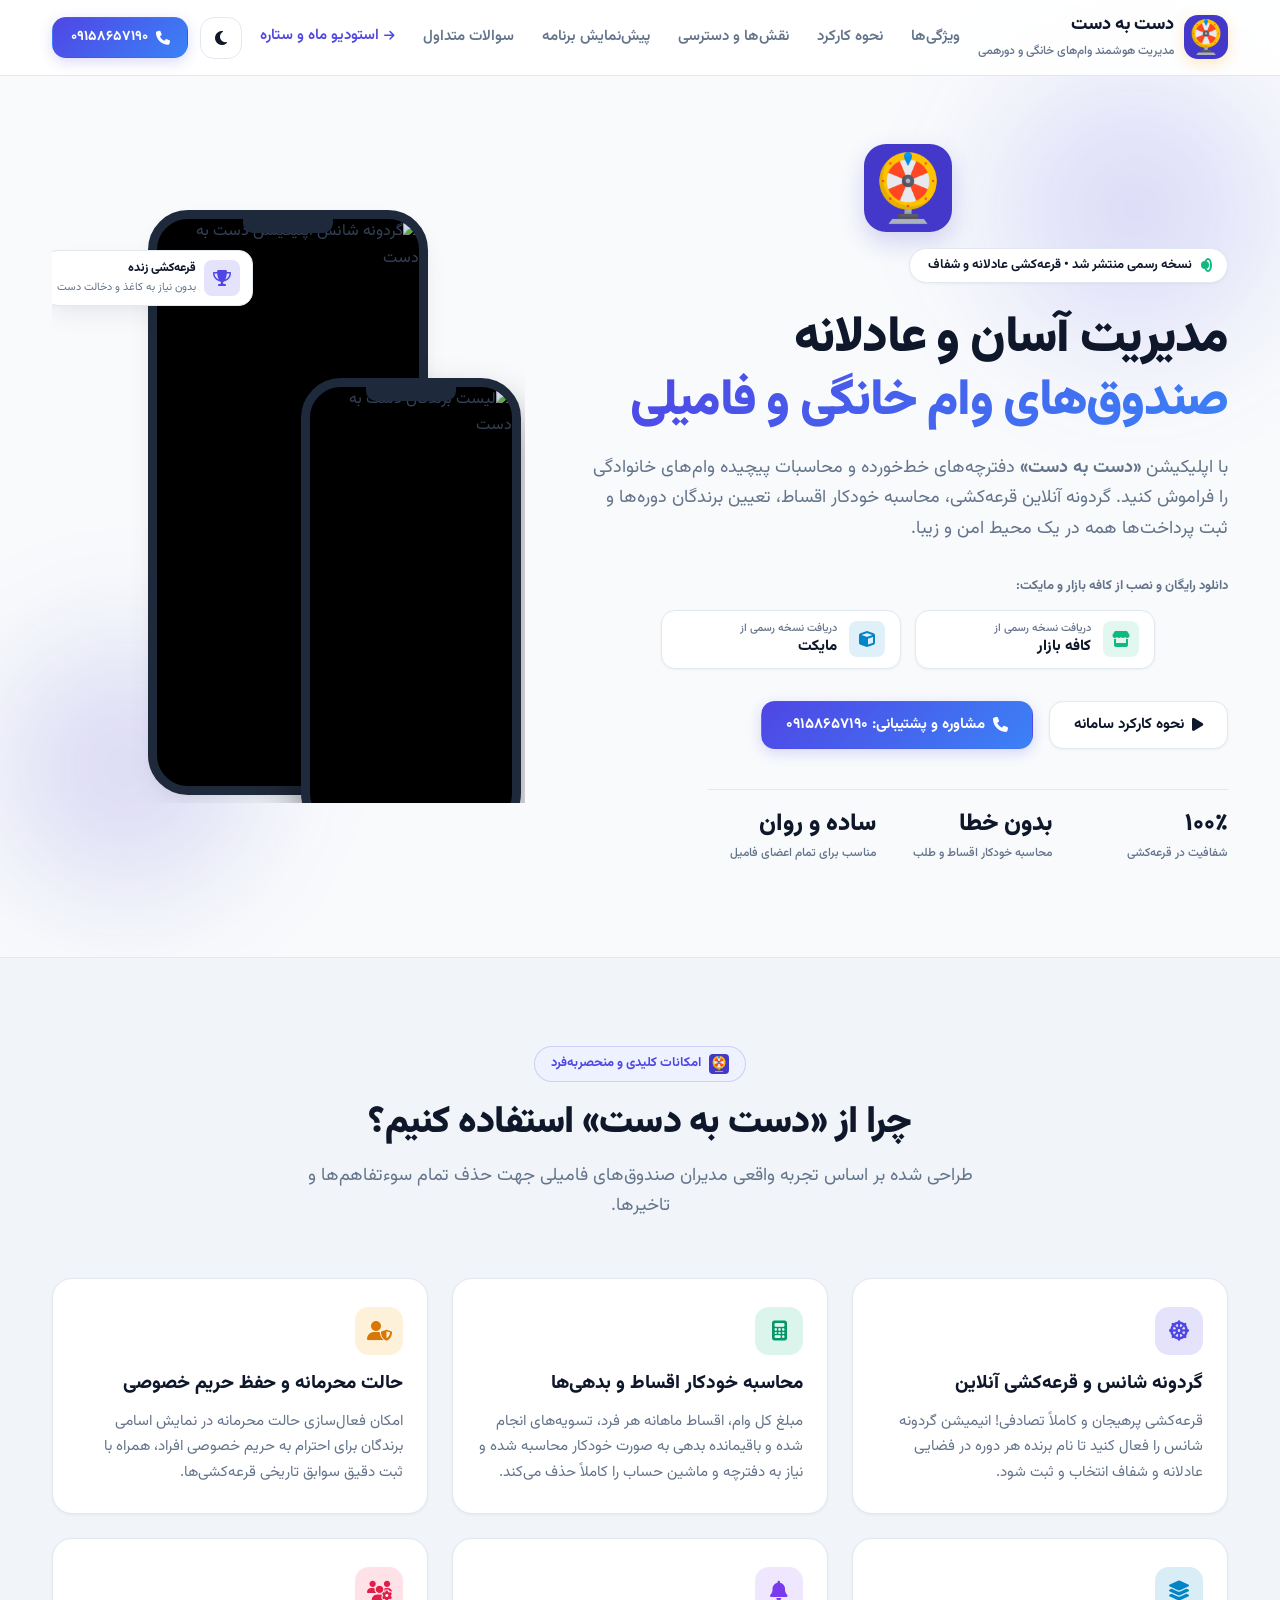
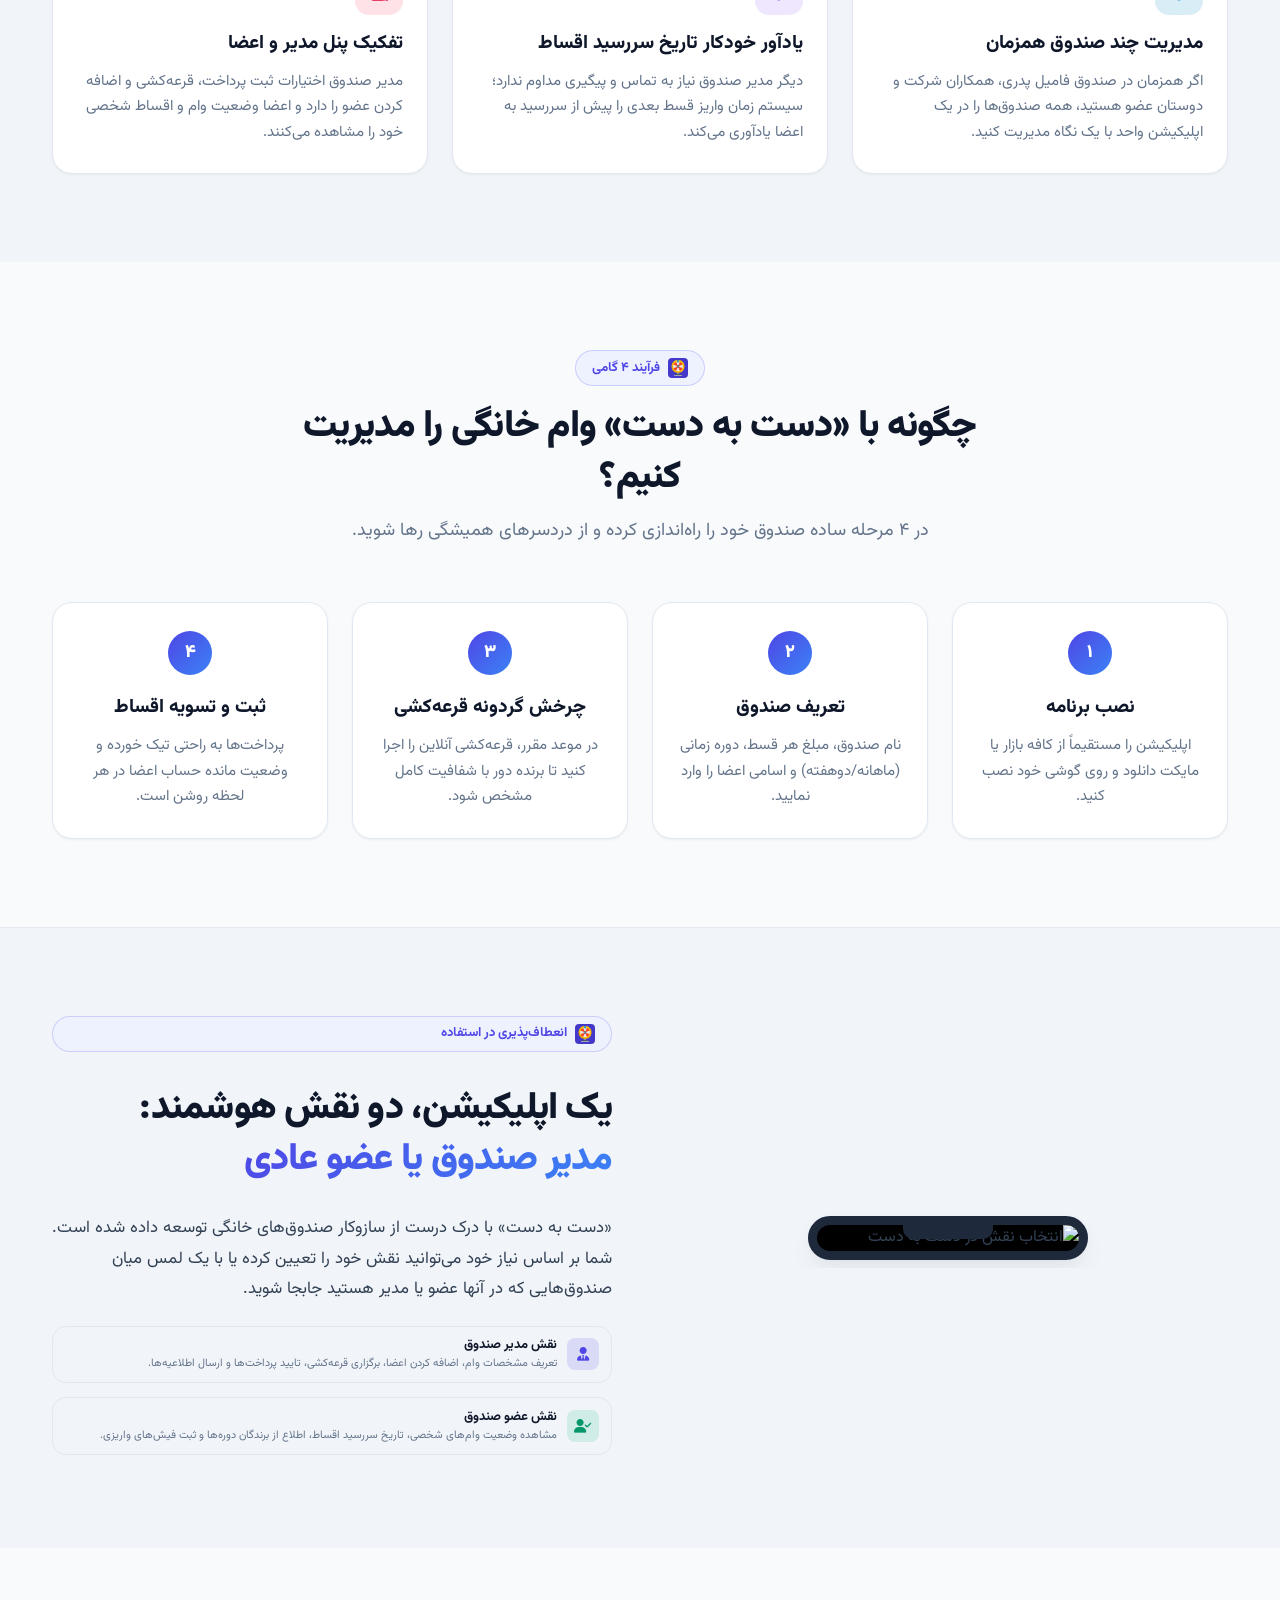
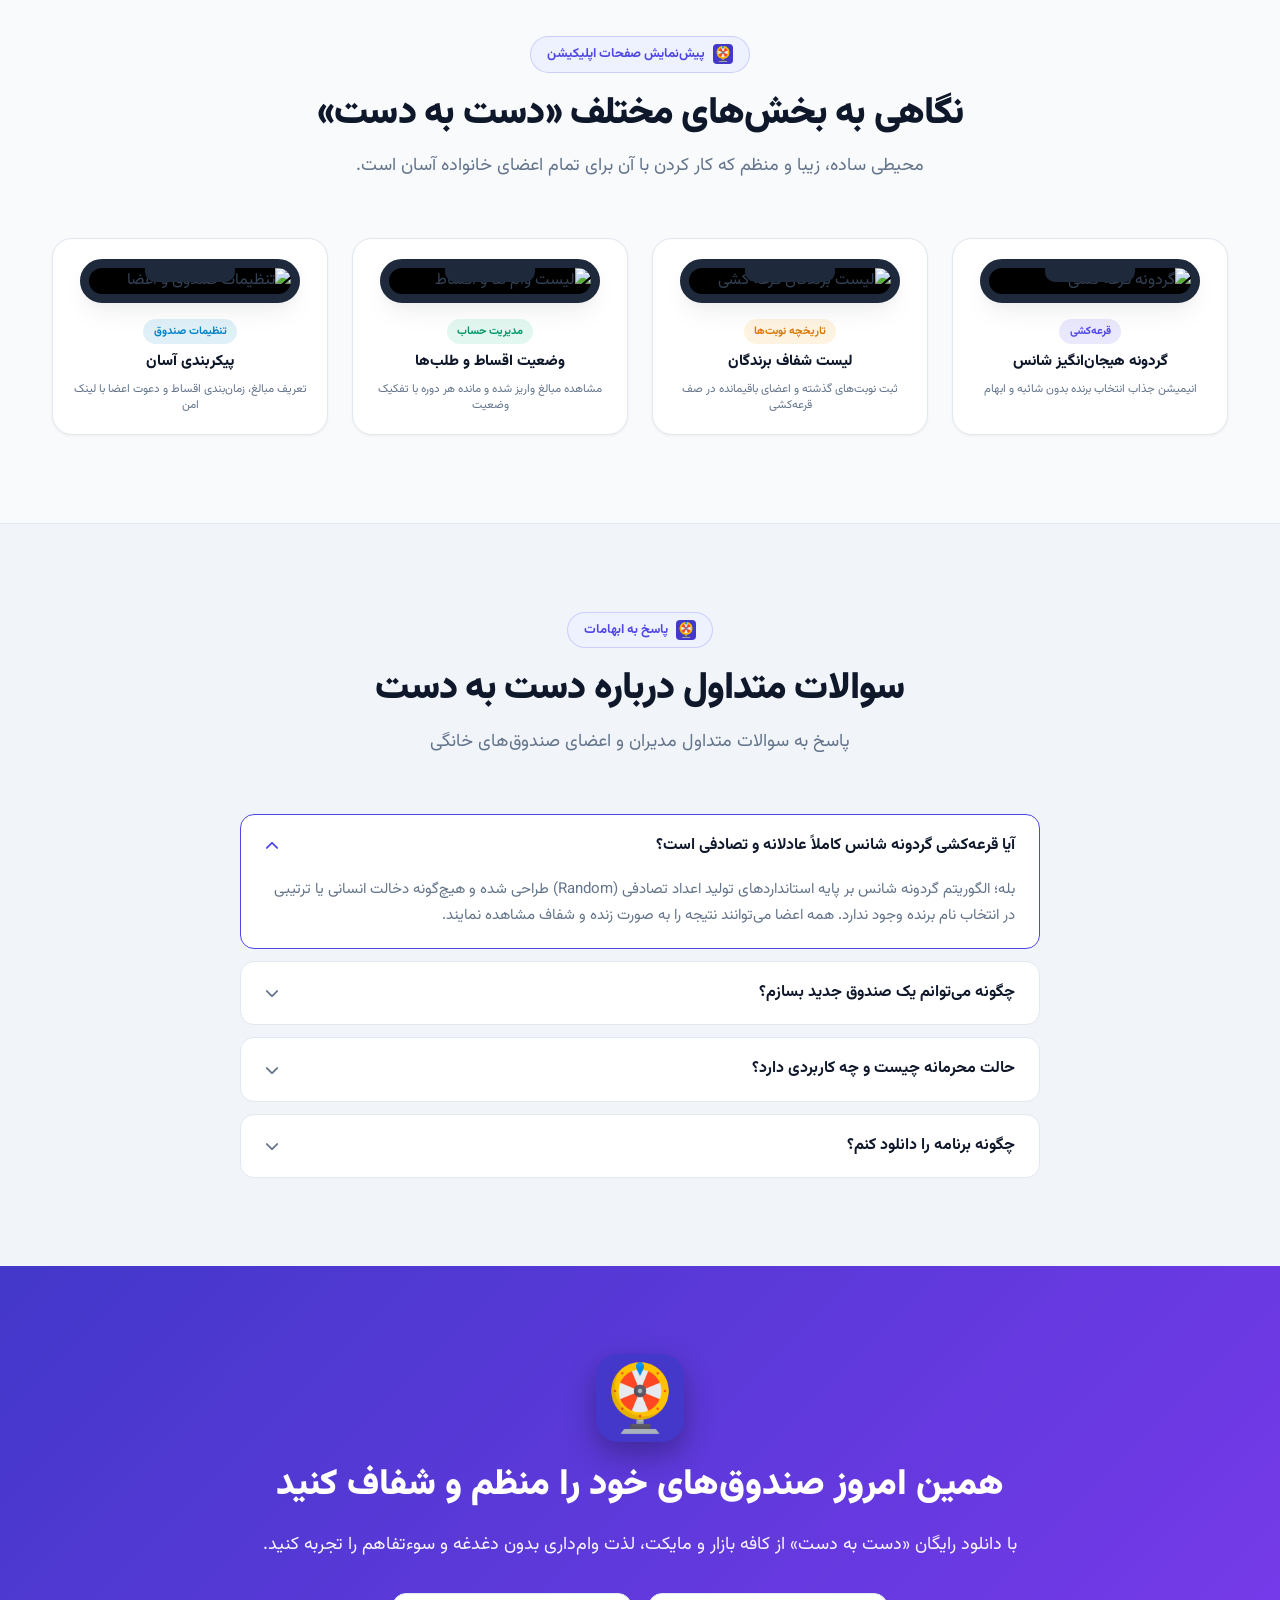
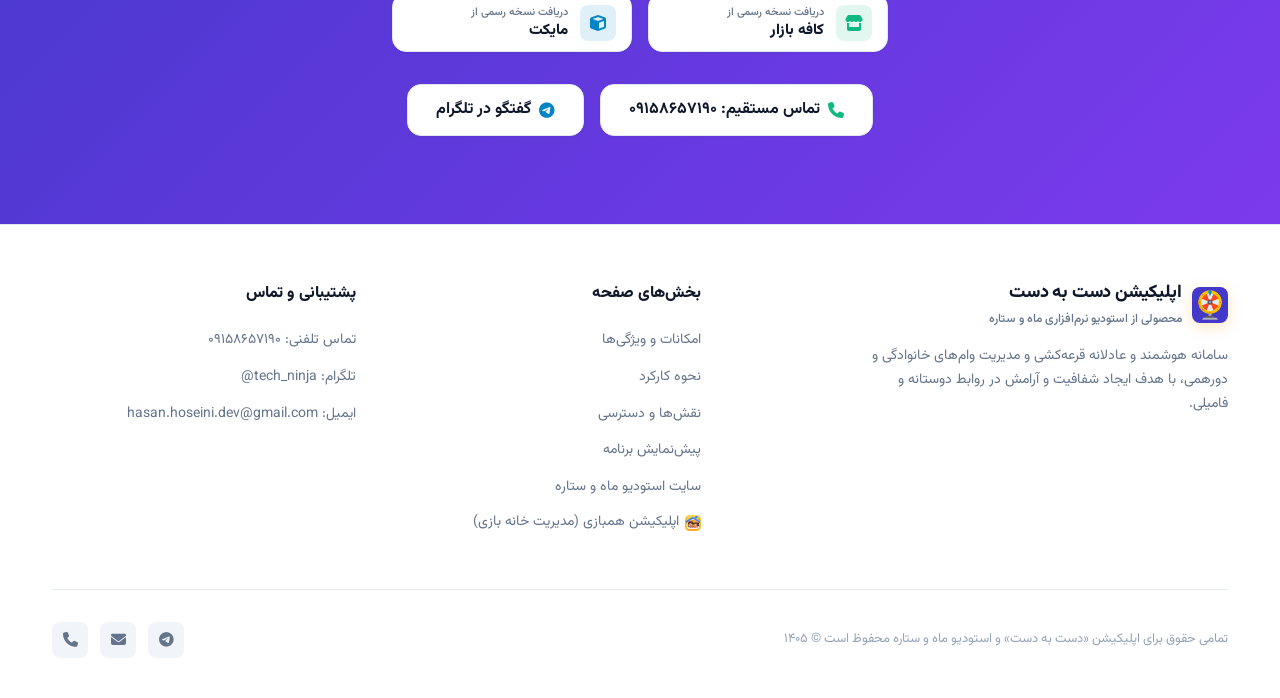
==== commit 2adaf951: "refactor: remove internal meta-labels and focus on customer-centric product value" ====
--- a/dastbedast.html
+++ b/dastbedast.html
@@ -161,7 +161,7 @@
                 <a href="hambazi.html">
                     <span style="display: flex; align-items: center; gap: 0.5rem;">
                         <img src="hambazi-app-icon.png" alt="همبازی" class="app-icon-badge">
-                        <span>اپلیکیشن همبازی (محصول اصلی)</span>
+                        <span>اپلیکیشن همبازی (مدیریت خانه بازی)</span>
                     </span>
                     <i class="fa-solid fa-angle-left" style="font-size: 0.75rem; color: var(--text-muted);"></i>
                 </a>
@@ -693,7 +693,7 @@
                         <li>
                             <a href="hambazi.html" class="footer-link" style="display: inline-flex; align-items: center; gap: 0.4rem;">
                                 <img src="hambazi-app-icon.png" alt="همبازی" class="app-icon-badge" style="width: 1rem; height: 1rem; border-radius: 3px;">
-                                <span>اپلیکیشن همبازی (محصول اصلی)</span>
+                                <span>اپلیکیشن همبازی (مدیریت خانه بازی)</span>
                             </a>
                         </li>
                     </ul>
--- a/css/style.css
+++ b/css/style.css
@@ -1197,34 +1197,6 @@
   border-color: var(--border-strong);
 }
 
-.flagship-ribbon {
-  display: inline-flex;
-  align-items: center;
-  gap: 0.4rem;
-  padding: 0.35rem 0.85rem;
-  background: var(--hambazi-light);
-  color: #d97706;
-  border: 1px solid rgba(245, 158, 11, 0.4);
-  border-radius: var(--radius-full);
-  font-size: 0.75rem;
-  font-weight: 800;
-  margin-bottom: 1rem;
-  width: fit-content;
-}
-
-html.dark .flagship-ribbon {
-  color: #fbbf24;
-}
-
-@media (min-width: 768px) {
-  .flagship-ribbon {
-    position: absolute;
-    top: 1.5rem;
-    left: 1.5rem;
-    margin-bottom: 0;
-  }
-}
-
 .product-grid {
   display: grid;
   grid-template-columns: 100%;
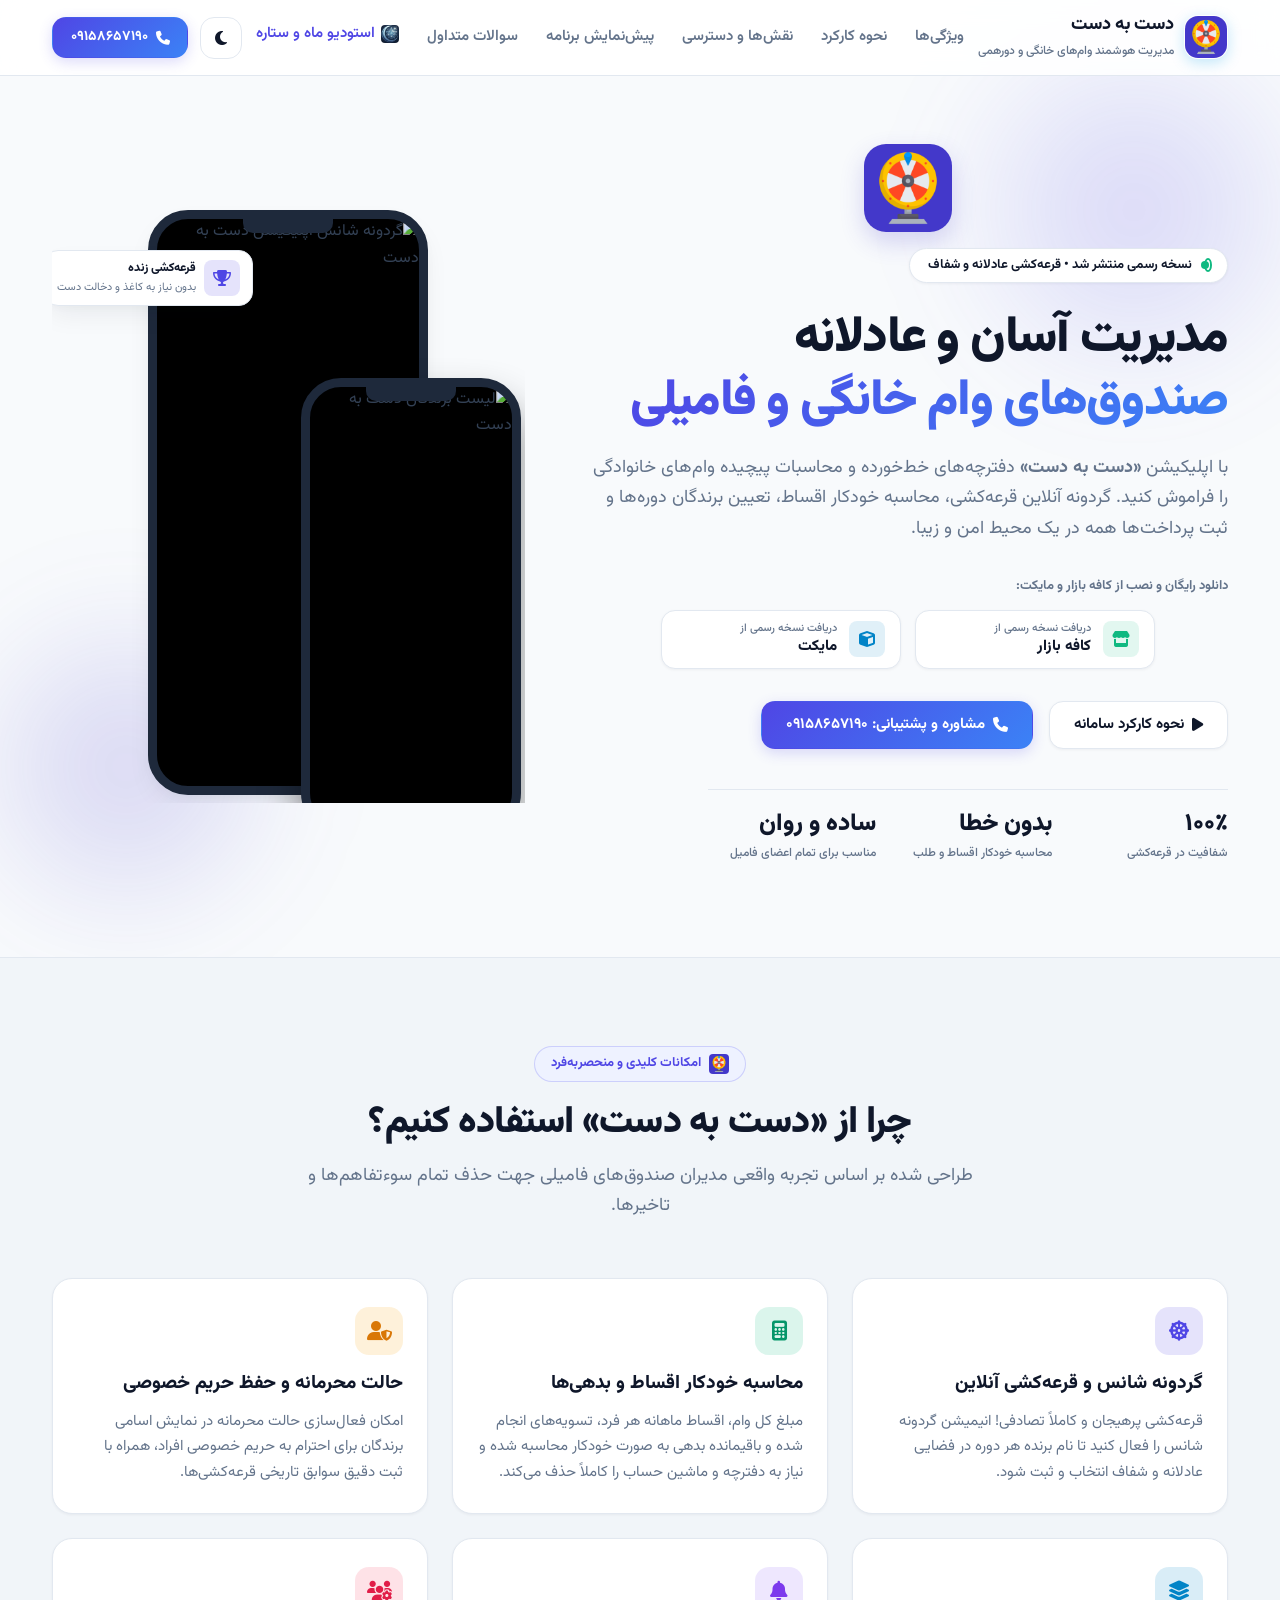
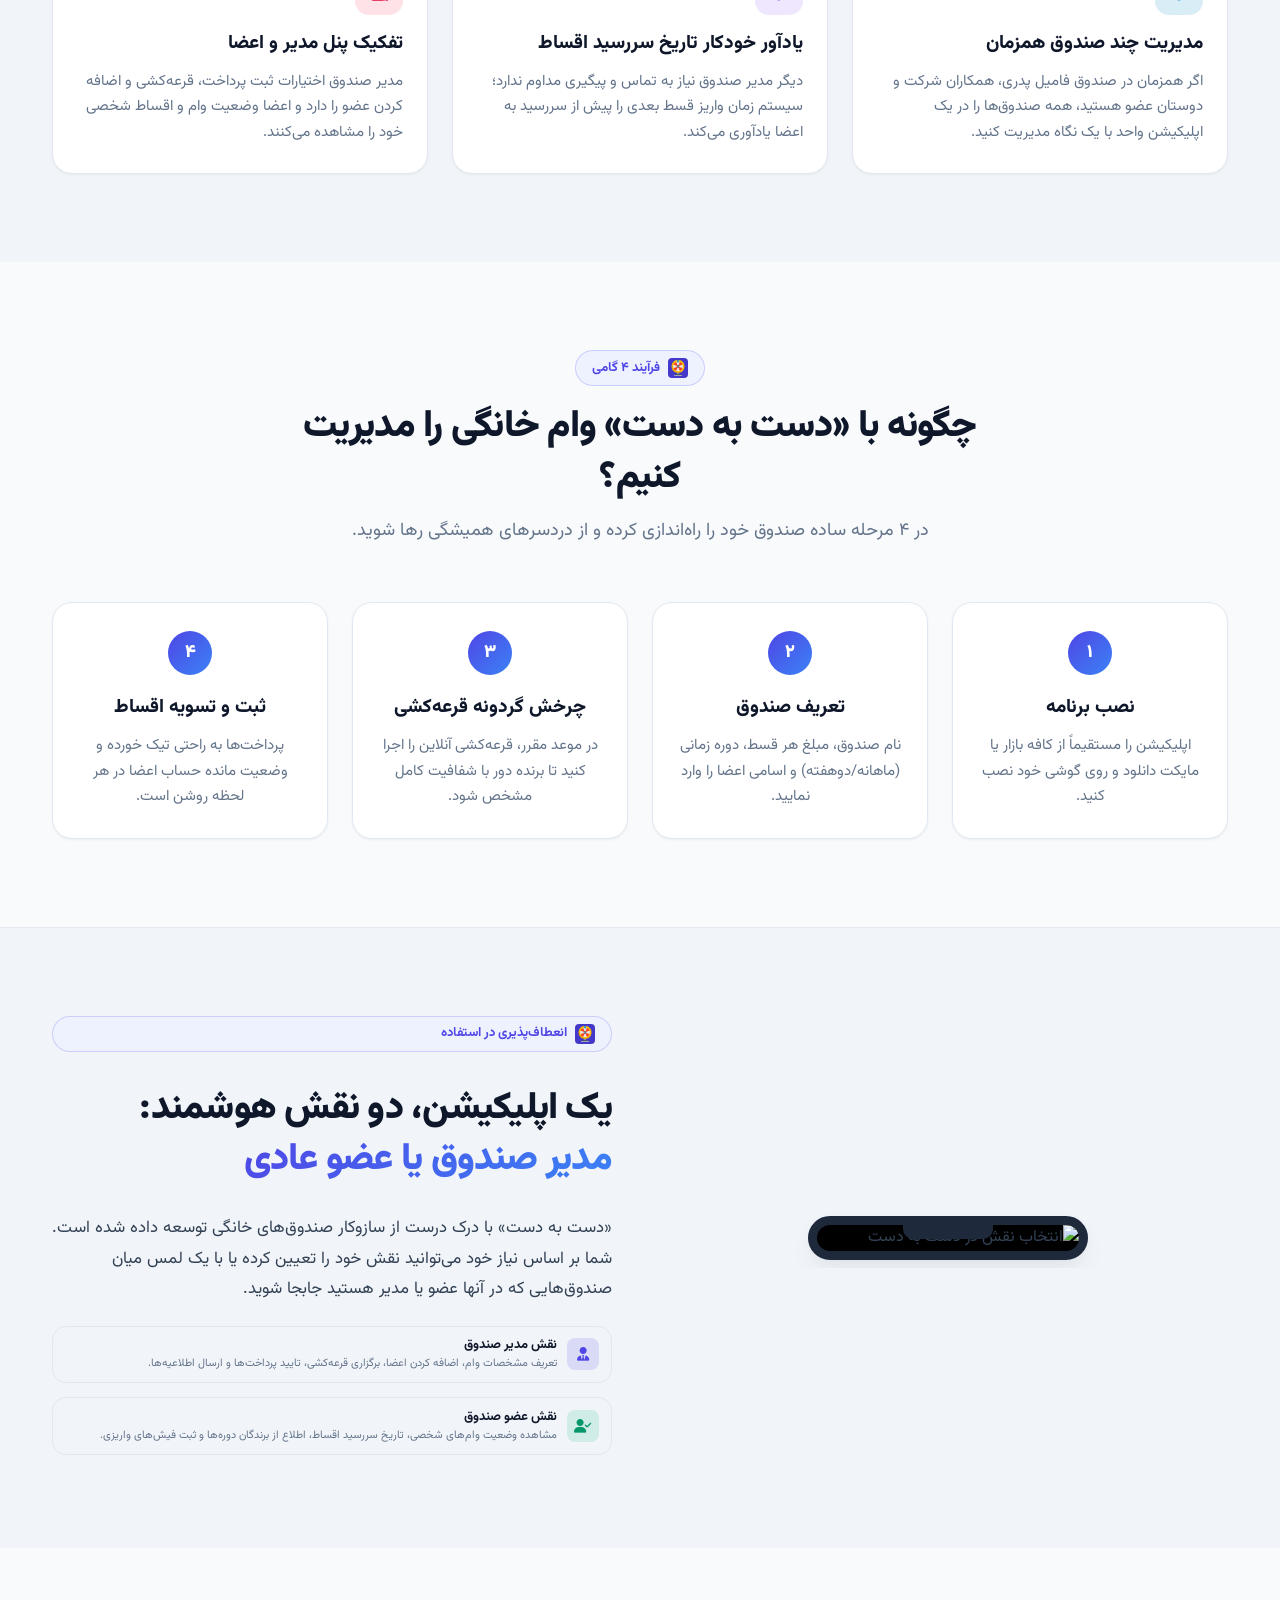
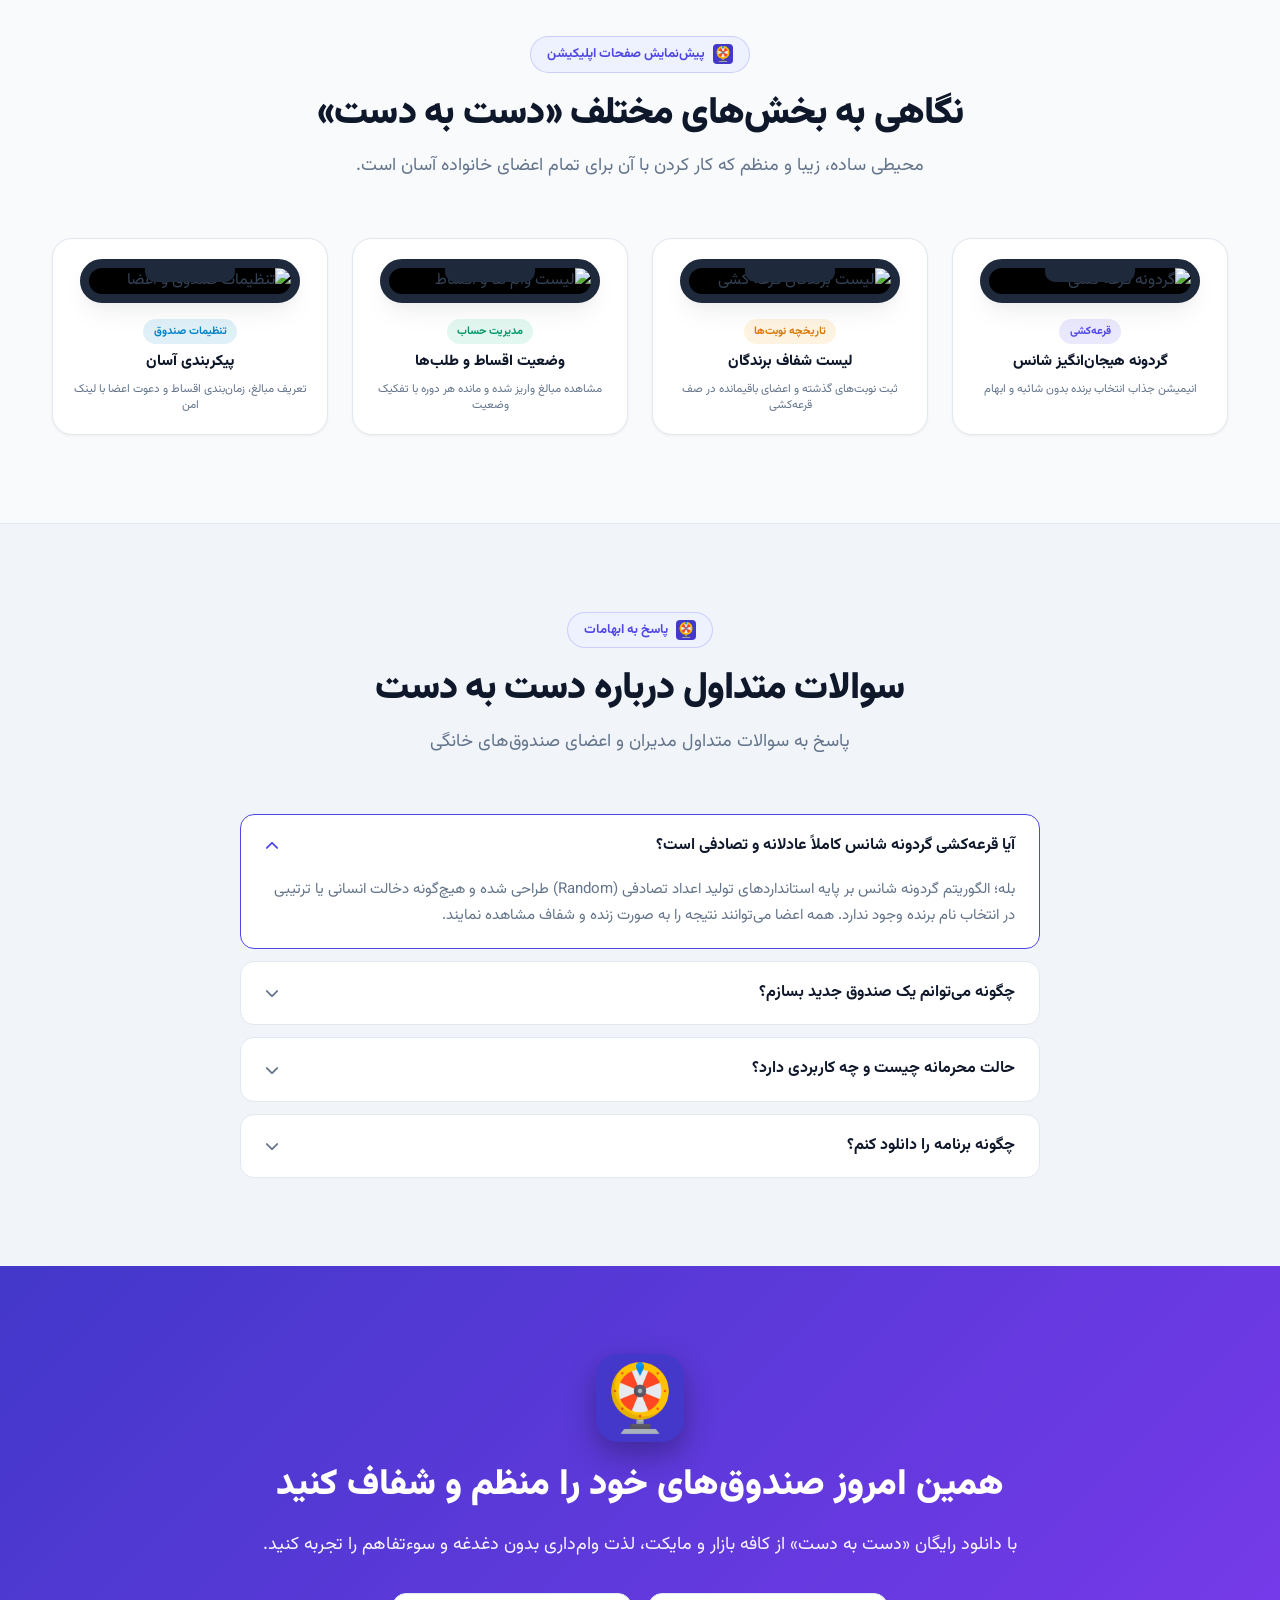
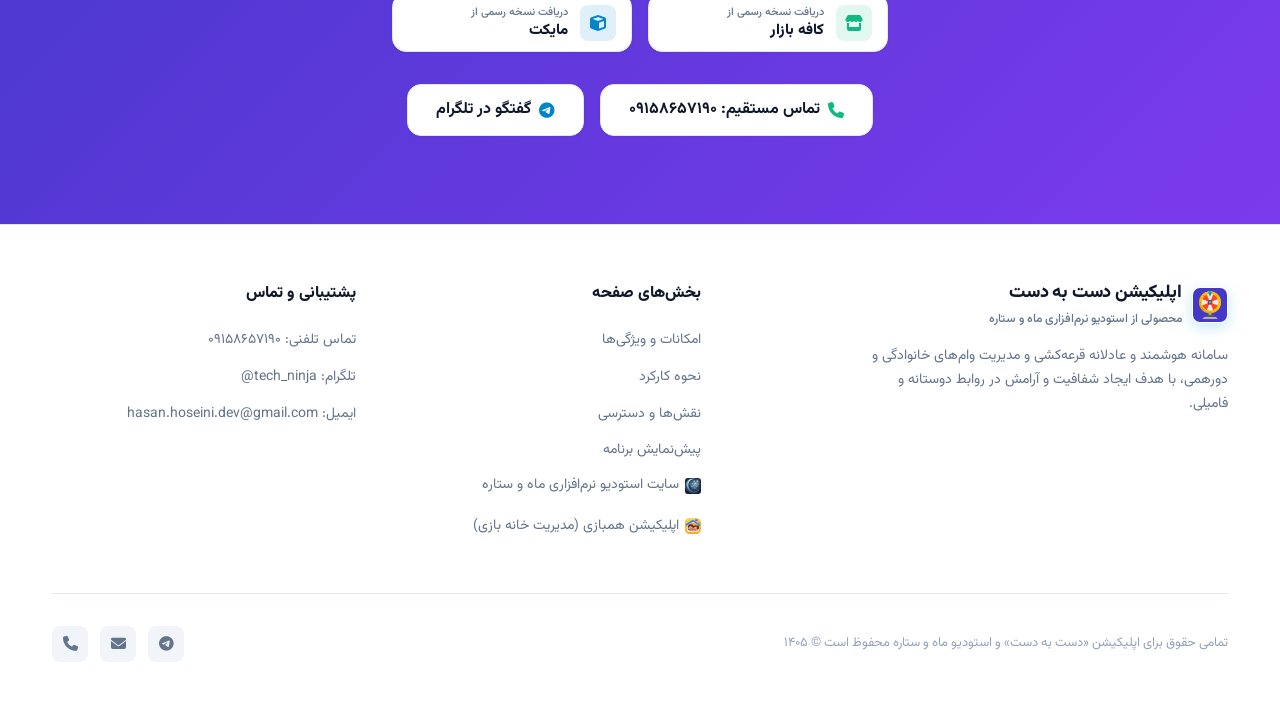
==== commit 11badeab: "feat: integrate official MoonStar Studio logo and visual identity across all pages" ====
--- a/dastbedast.html
+++ b/dastbedast.html
@@ -77,10 +77,11 @@
                     </li>
                     <li>
                         <a href="index.html" class="nav-link" style="color: var(--primary);">
-                            <i class="fa-solid fa-arrow-right" style="font-size: 0.75rem;"></i>
+                            <img src="moonstar-icon.png" alt="استودیو برنامه‌نویسی ماه و ستاره" class="app-icon-badge" style="width: 1.15rem; height: 1.15rem; border-radius: 4px;">
                             <span>استودیو ماه و ستاره</span>
                         </a>
                     </li>
+
                 </ul>
             </nav>
 
@@ -153,10 +154,14 @@
             </li>
             <li class="mobile-nav-item">
                 <a href="index.html">
-                    <span>بازگشت به سایت ماه و ستاره</span>
-                    <i class="fa-solid fa-moon" style="font-size: 0.85rem; color: var(--primary);"></i>
+                    <span style="display: flex; align-items: center; gap: 0.5rem;">
+                        <img src="moonstar-icon.png" alt="استودیو برنامه‌نویسی ماه و ستاره" class="app-icon-badge" style="width: 1.25rem; height: 1.25rem; border-radius: 4px;">
+                        <span>بازگشت به سایت ماه و ستاره</span>
+                    </span>
+                    <i class="fa-solid fa-angle-left" style="font-size: 0.75rem; color: var(--text-muted);"></i>
                 </a>
             </li>
+
             <li class="mobile-nav-item">
                 <a href="hambazi.html">
                     <span style="display: flex; align-items: center; gap: 0.5rem;">
@@ -689,7 +694,13 @@
                         <li><a href="#how-it-works" class="footer-link">نحوه کارکرد</a></li>
                         <li><a href="#roles" class="footer-link">نقش‌ها و دسترسی</a></li>
                         <li><a href="#gallery" class="footer-link">پیش‌نمایش برنامه</a></li>
-                        <li><a href="index.html" class="footer-link">سایت استودیو ماه و ستاره</a></li>
+                        <li>
+                            <a href="index.html" class="footer-link" style="display: inline-flex; align-items: center; gap: 0.4rem;">
+                                <img src="moonstar-icon.png" alt="استودیو ماه و ستاره" class="app-icon-badge" style="width: 1rem; height: 1rem; border-radius: 3px;">
+                                <span>سایت استودیو نرم‌افزاری ماه و ستاره</span>
+                            </a>
+                        </li>
+
                         <li>
                             <a href="hambazi.html" class="footer-link" style="display: inline-flex; align-items: center; gap: 0.4rem;">
                                 <img src="hambazi-app-icon.png" alt="همبازی" class="app-icon-badge" style="width: 1rem; height: 1rem; border-radius: 3px;">
--- a/css/style.css
+++ b/css/style.css
@@ -382,9 +382,11 @@
   border-radius: var(--radius-sm);
   object-fit: cover;
   flex-shrink: 0;
-  box-shadow: 0 4px 14px var(--hambazi-glow);
+  box-shadow: 0 4px 14px rgba(14, 165, 233, 0.25);
+  border: 1px solid rgba(255, 255, 255, 0.15);
   transition: transform var(--transition-fast);
 }
+
 
 @media (min-width: 768px) {
   .brand-logo-icon, .brand-logo-img {
@@ -1989,3 +1991,146 @@
   color: var(--primary);
   transform: translateY(-2px);
 }
+
+/* ==========================================================================
+   Studio Brand Banner & Visual Identity Showcase
+   ========================================================================== */
+.studio-brand-banner {
+  background: linear-gradient(135deg, rgba(15, 23, 42, 0.96), rgba(30, 41, 59, 0.92));
+  border: 1px solid rgba(56, 189, 248, 0.25);
+  border-radius: var(--radius-xl);
+  padding: 1.5rem 1rem;
+  margin-bottom: 2.5rem;
+  box-shadow: 0 12px 36px rgba(0, 0, 0, 0.25);
+  position: relative;
+  overflow: hidden;
+}
+
+@media (min-width: 768px) {
+  .studio-brand-banner {
+    padding: 2.25rem 2rem;
+  }
+}
+
+.studio-brand-banner::before {
+  content: '';
+  position: absolute;
+  top: -40%;
+  right: -20%;
+  width: 320px;
+  height: 320px;
+  background: radial-gradient(circle, rgba(14, 165, 233, 0.22) 0%, transparent 70%);
+  pointer-events: none;
+}
+
+.studio-brand-banner-inner {
+  display: flex;
+  flex-direction: column;
+  align-items: center;
+  text-align: center;
+  gap: 1.5rem;
+  position: relative;
+  z-index: 1;
+}
+
+@media (min-width: 768px) {
+  .studio-brand-banner-inner {
+    flex-direction: row;
+    text-align: right;
+    gap: 2.25rem;
+    align-items: center;
+  }
+}
+
+.studio-brand-logo-wrap {
+  flex-shrink: 0;
+  width: 130px;
+  height: 130px;
+  border-radius: var(--radius-lg);
+  overflow: hidden;
+  box-shadow: 0 8px 24px rgba(14, 165, 233, 0.35);
+  border: 2px solid rgba(56, 189, 248, 0.3);
+  background: #0f172a;
+}
+
+@media (min-width: 768px) {
+  .studio-brand-logo-wrap {
+    width: 170px;
+    height: 170px;
+  }
+}
+
+.studio-brand-banner-img {
+  width: 100%;
+  height: 100%;
+  object-fit: cover;
+  display: block;
+}
+
+.studio-brand-banner-content {
+  flex: 1;
+  min-width: 0;
+}
+
+.studio-brand-title {
+  font-size: 1.3rem;
+  font-weight: 900;
+  color: #ffffff;
+  margin-top: 0.5rem;
+  margin-bottom: 0.25rem;
+  line-height: 1.35;
+}
+
+@media (min-width: 768px) {
+  .studio-brand-title {
+    font-size: 1.65rem;
+  }
+}
+
+.studio-brand-en {
+  font-family: ui-sans-serif, system-ui, -apple-system, BlinkMacSystemFont, "Segoe UI", Roboto, sans-serif;
+  font-size: 0.8rem;
+  letter-spacing: 0.12em;
+  font-weight: 700;
+  color: #38bdf8;
+  margin-bottom: 0.85rem;
+  text-transform: uppercase;
+}
+
+.studio-brand-desc {
+  font-size: 0.925rem;
+  color: #cbd5e1;
+  line-height: 1.75;
+  margin-bottom: 1.25rem;
+}
+
+.studio-brand-tags {
+  display: flex;
+  flex-wrap: wrap;
+  gap: 0.5rem;
+  justify-content: center;
+}
+
+@media (min-width: 768px) {
+  .studio-brand-tags {
+    justify-content: flex-start;
+  }
+}
+
+.studio-tag {
+  display: inline-flex;
+  align-items: center;
+  gap: 0.4rem;
+  font-size: 0.775rem;
+  padding: 0.35rem 0.75rem;
+  border-radius: var(--radius-full);
+  background: rgba(255, 255, 255, 0.08);
+  border: 1px solid rgba(255, 255, 255, 0.14);
+  color: #e2e8f0;
+  font-weight: 500;
+}
+
+.studio-tag i {
+  color: #38bdf8;
+}
+
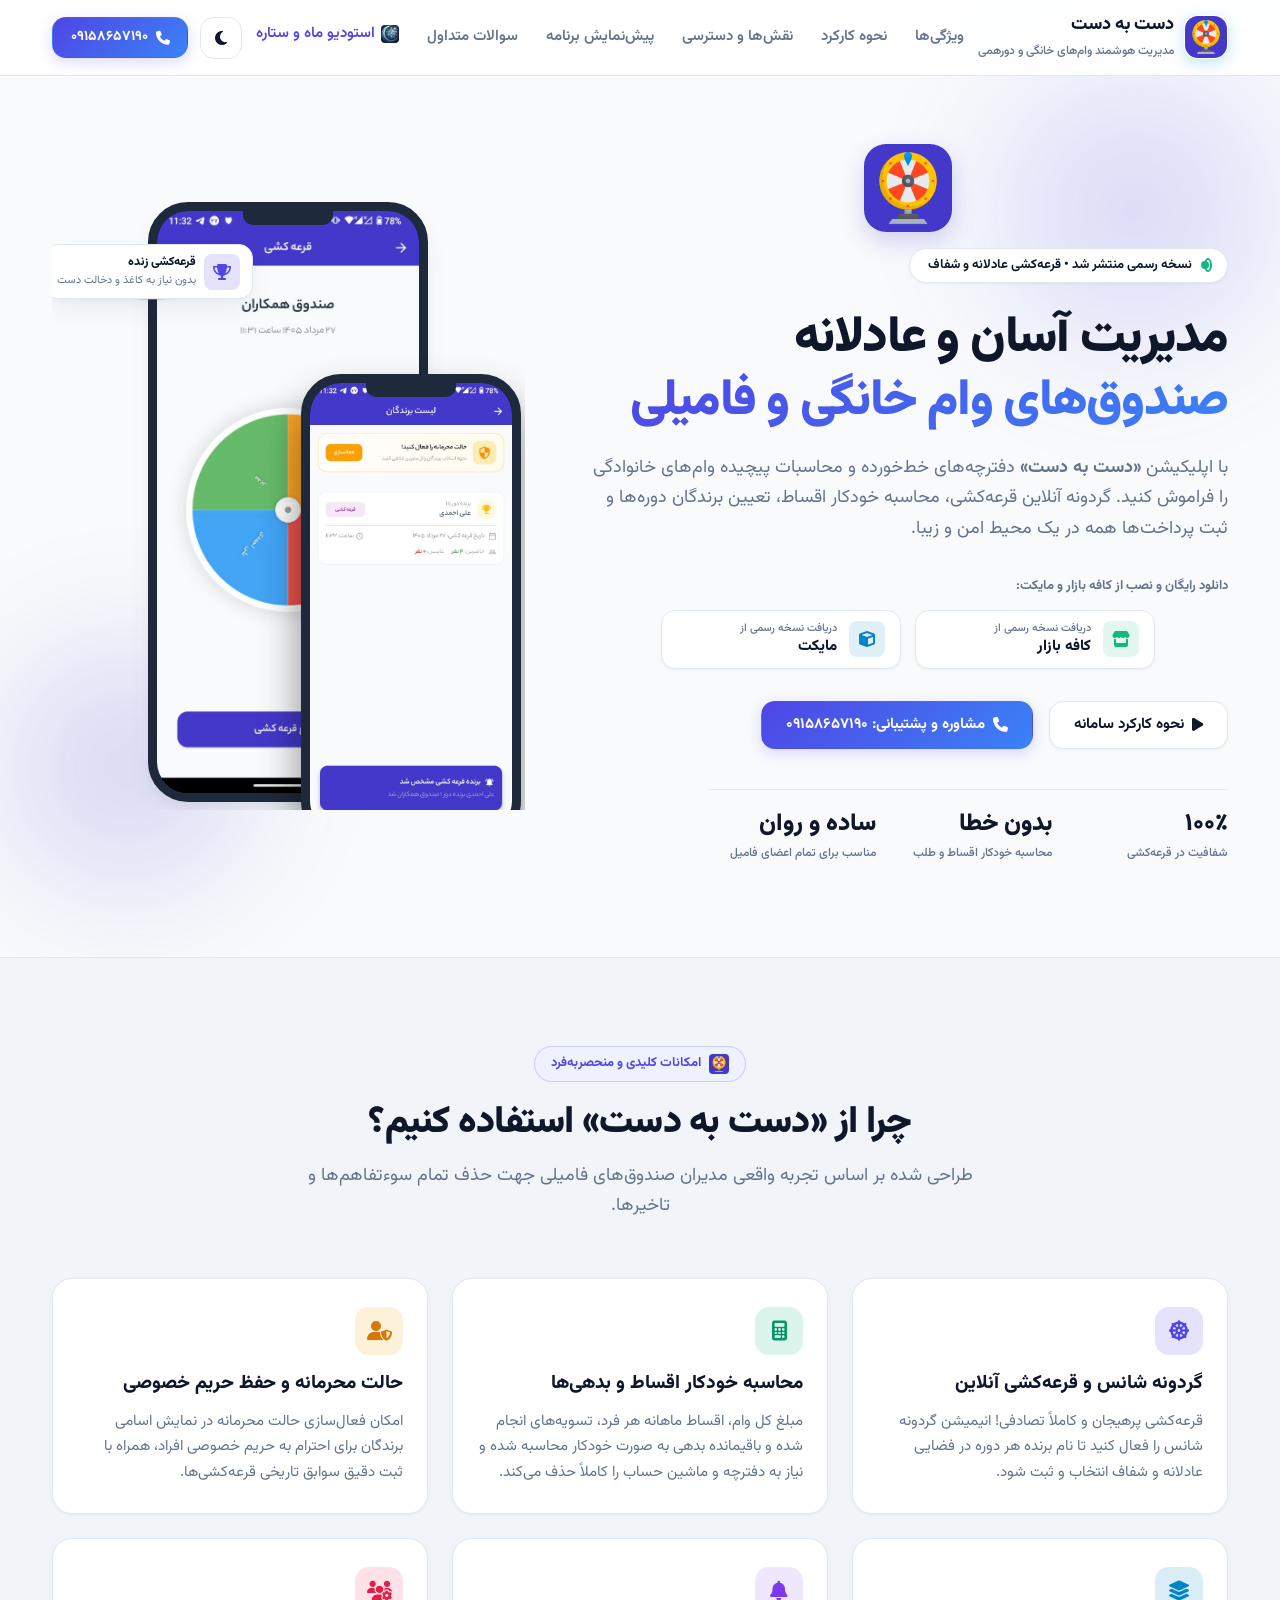
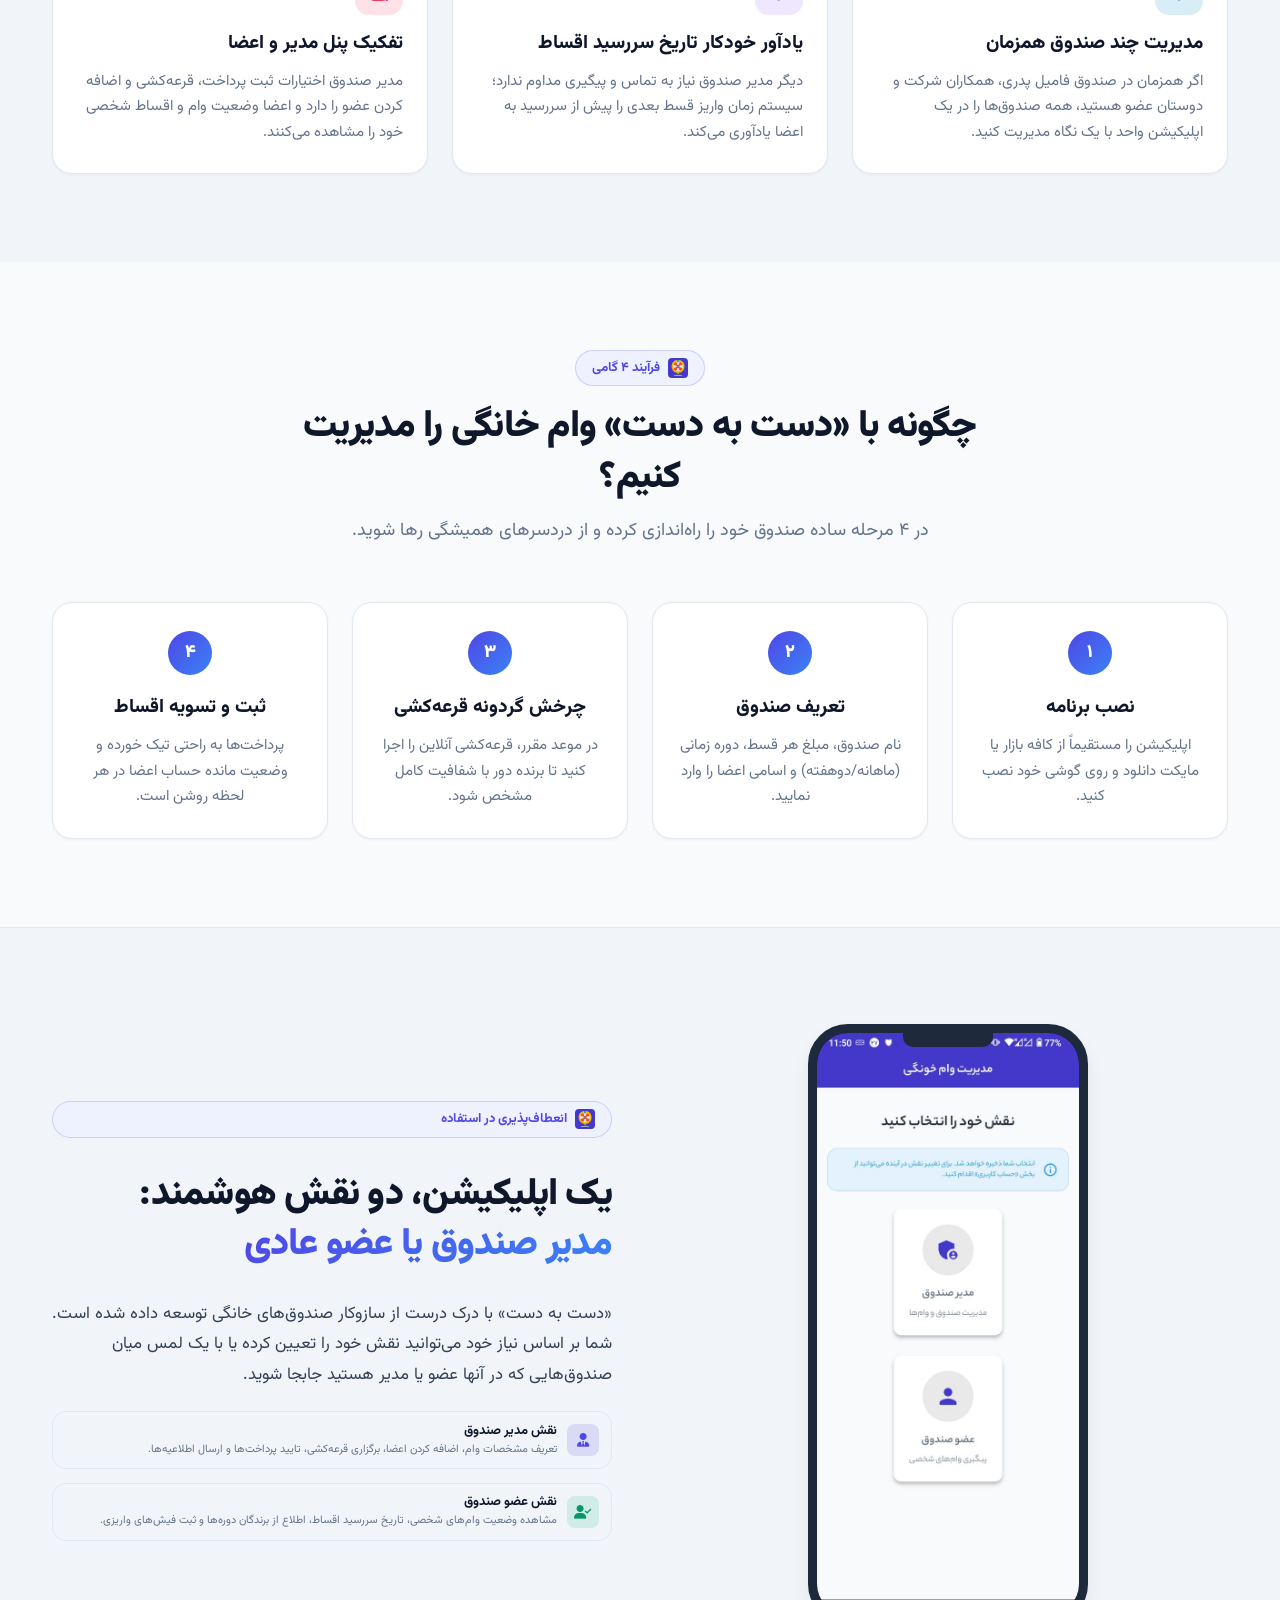
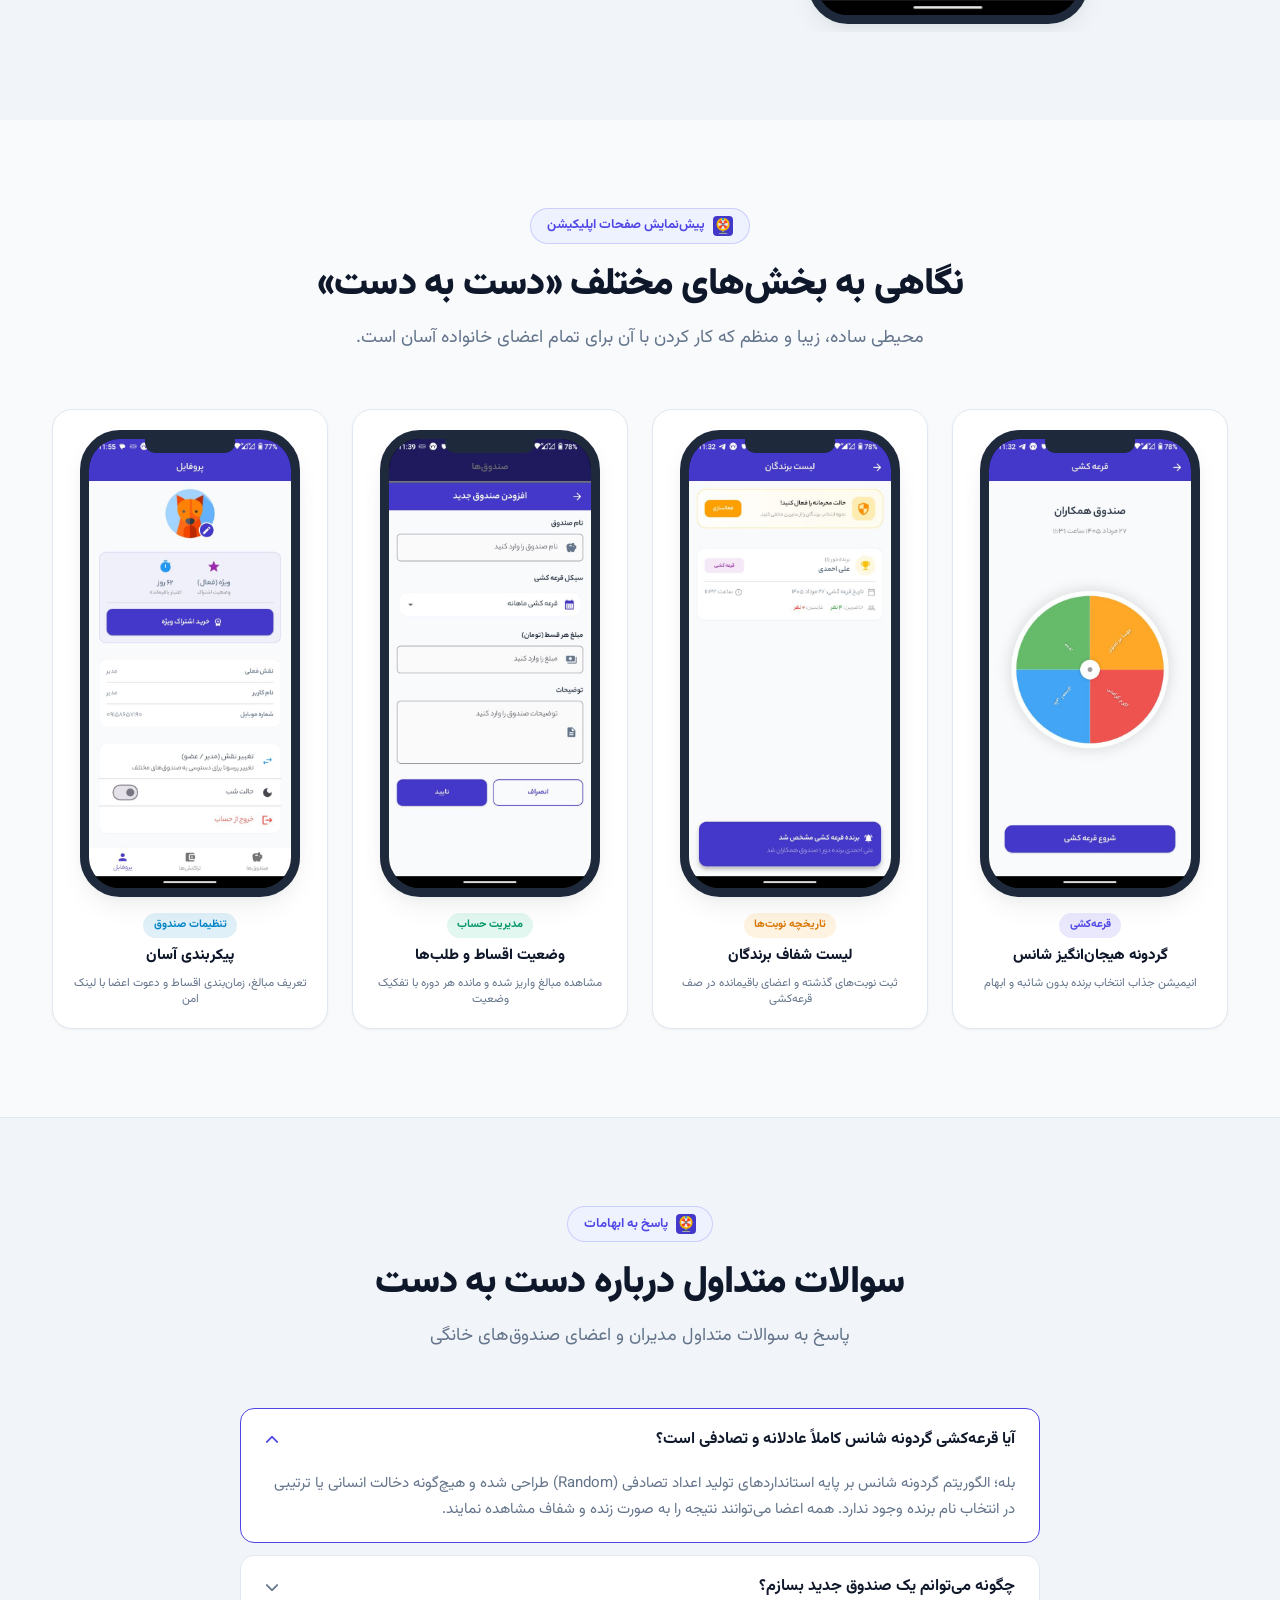
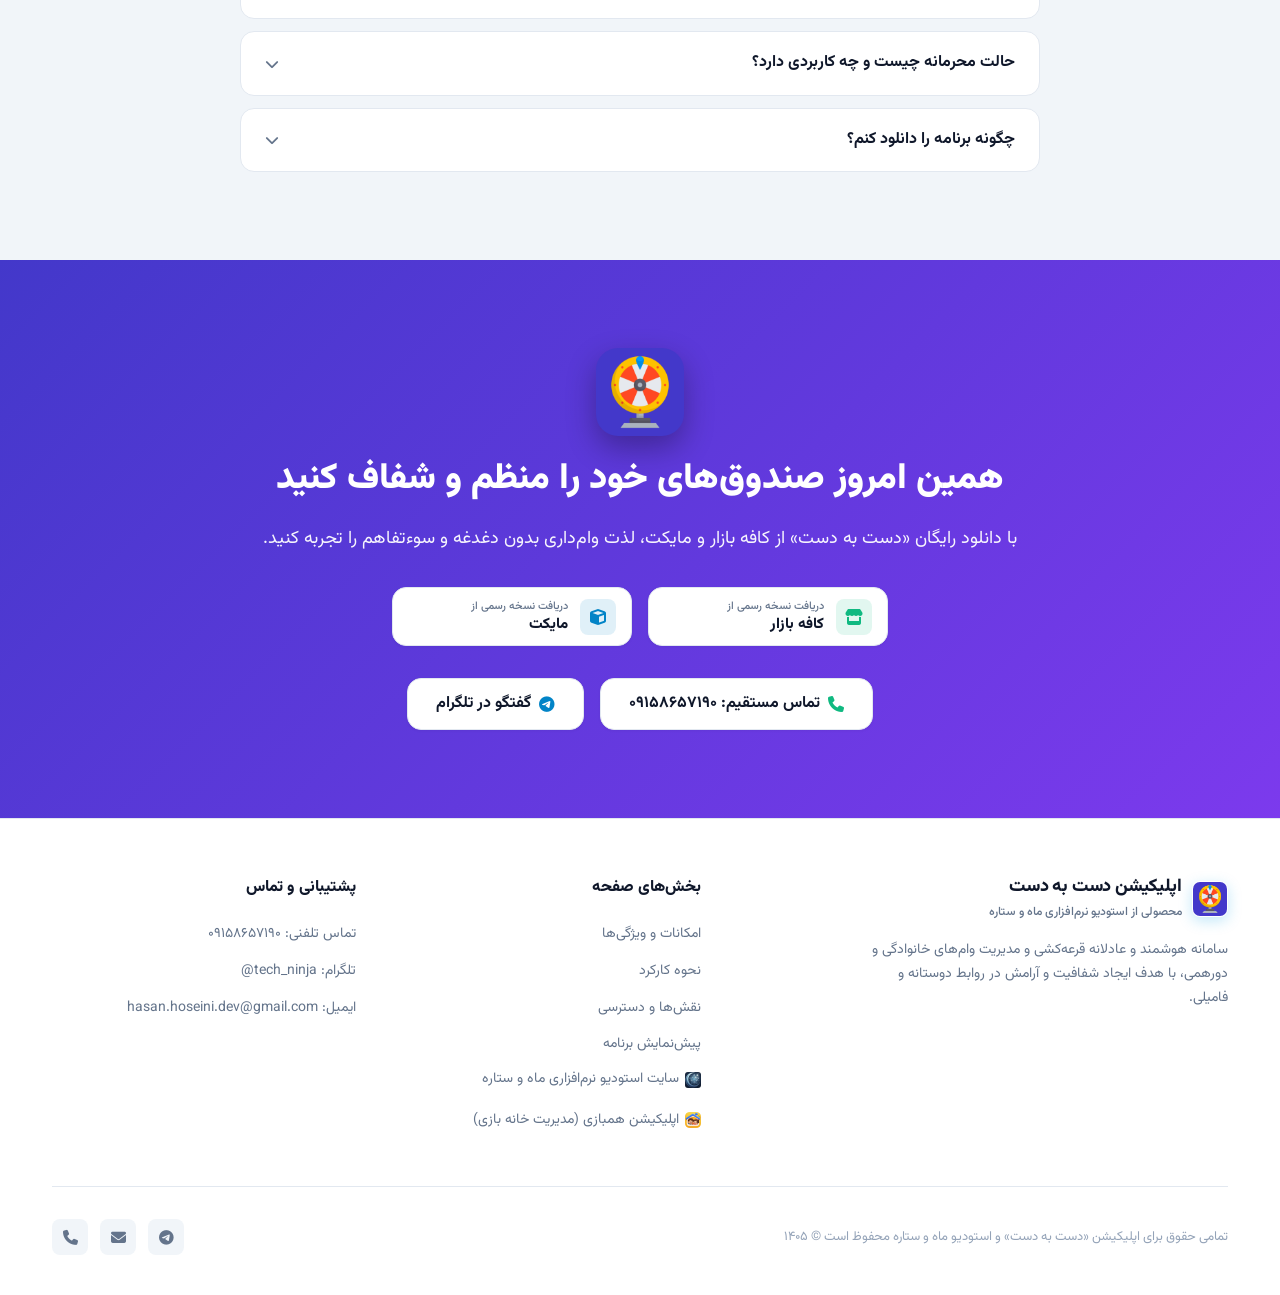
==== commit 5e8d7db8: "refactor: organize assets into project-specific folders (studio, hambazi, dastbedast) and update all" ====
--- a/dastbedast.html
+++ b/dastbedast.html
@@ -37,8 +37,8 @@
     <link rel="stylesheet" href="https://cdnjs.cloudflare.com/ajax/libs/font-awesome/6.5.1/css/all.min.css">
 
     <!-- Favicon -->
-    <link rel="icon" type="image/png" href="dastbedast-app-icon.png">
-    <link rel="apple-touch-icon" href="dastbedast-app-icon.png">
+    <link rel="icon" type="image/png" href="assets/dastbedast/dastbedast-app-icon.png">
+    <link rel="apple-touch-icon" href="assets/dastbedast/dastbedast-app-icon.png">
 
     <!-- Design System CSS -->
     <link rel="stylesheet" href="css/style.css">
@@ -50,7 +50,7 @@
         <div class="container header-inner">
             <!-- Brand Logo -->
             <a href="dastbedast.html" class="brand-link" aria-label="اپلیکیشن دست به دست">
-                <img src="dastbedast-app-icon.png" alt="آیکون اپلیکیشن دست به دست" class="brand-logo-img">
+                <img src="assets/dastbedast/dastbedast-app-icon.png" alt="آیکون اپلیکیشن دست به دست" class="brand-logo-img">
                 <div>
                     <span class="brand-title">دست به دست</span>
                     <span class="brand-subtitle">مدیریت هوشمند وام‌های خانگی و دورهمی</span>
@@ -77,7 +77,7 @@
                     </li>
                     <li>
                         <a href="index.html" class="nav-link" style="color: var(--primary);">
-                            <img src="moonstar-icon.png" alt="استودیو برنامه‌نویسی ماه و ستاره" class="app-icon-badge" style="width: 1.15rem; height: 1.15rem; border-radius: 4px;">
+                            <img src="assets/studio/moonstar-icon.png" alt="استودیو برنامه‌نویسی ماه و ستاره" class="app-icon-badge" style="width: 1.15rem; height: 1.15rem; border-radius: 4px;">
                             <span>استودیو ماه و ستاره</span>
                         </a>
                     </li>
@@ -110,7 +110,7 @@
     <aside class="mobile-drawer" aria-label="منوی موبایل">
         <div class="mobile-drawer-head">
             <div class="brand-link">
-                <img src="dastbedast-app-icon.png" alt="آیکون اپلیکیشن دست به دست" class="brand-logo-img" style="width: 2.25rem; height: 2.25rem; border-radius: 8px;">
+                <img src="assets/dastbedast/dastbedast-app-icon.png" alt="آیکون اپلیکیشن دست به دست" class="brand-logo-img" style="width: 2.25rem; height: 2.25rem; border-radius: 8px;">
                 <div>
                     <span class="brand-title" style="font-size: 1rem;">دست به دست</span>
                     <span class="brand-subtitle" style="font-size: 0.6875rem;">مدیریت وام خانگی</span>
@@ -155,7 +155,7 @@
             <li class="mobile-nav-item">
                 <a href="index.html">
                     <span style="display: flex; align-items: center; gap: 0.5rem;">
-                        <img src="moonstar-icon.png" alt="استودیو برنامه‌نویسی ماه و ستاره" class="app-icon-badge" style="width: 1.25rem; height: 1.25rem; border-radius: 4px;">
+                        <img src="assets/studio/moonstar-icon.png" alt="استودیو برنامه‌نویسی ماه و ستاره" class="app-icon-badge" style="width: 1.25rem; height: 1.25rem; border-radius: 4px;">
                         <span>بازگشت به سایت ماه و ستاره</span>
                     </span>
                     <i class="fa-solid fa-angle-left" style="font-size: 0.75rem; color: var(--text-muted);"></i>
@@ -165,7 +165,7 @@
             <li class="mobile-nav-item">
                 <a href="hambazi.html">
                     <span style="display: flex; align-items: center; gap: 0.5rem;">
-                        <img src="hambazi-app-icon.png" alt="همبازی" class="app-icon-badge">
+                        <img src="assets/hambazi/hambazi-app-icon.png" alt="همبازی" class="app-icon-badge">
                         <span>اپلیکیشن همبازی (مدیریت خانه بازی)</span>
                     </span>
                     <i class="fa-solid fa-angle-left" style="font-size: 0.75rem; color: var(--text-muted);"></i>
@@ -197,7 +197,7 @@
                 <!-- Content -->
                 <div class="hero-content">
                     <div style="display: flex; align-items: center; justify-content: center; margin-bottom: 1rem;">
-                        <img src="dastbedast-app-icon.png" alt="آیکون رسمی اپلیکیشن دست به دست" class="product-hero-icon" style="width: 5.5rem; height: 5.5rem; border-radius: 22px; box-shadow: 0 10px 25px var(--dast-glow);">
+                        <img src="assets/dastbedast/dastbedast-app-icon.png" alt="آیکون رسمی اپلیکیشن دست به دست" class="product-hero-icon" style="width: 5.5rem; height: 5.5rem; border-radius: 22px; box-shadow: 0 10px 25px var(--dast-glow);">
                     </div>
 
                     <div class="hero-spotlight-pill">
@@ -277,14 +277,14 @@
                     <!-- Main Frame (Wheel of fortune) -->
                     <div class="phone-frame">
                         <div class="phone-notch"></div>
-                        <img src="dast-1.jpg" alt="گردونه شانس اپلیکیشن دست به دست" class="phone-img" loading="eager" width="290" height="627">
+                        <img src="assets/dastbedast/dast-1.jpg" alt="گردونه شانس اپلیکیشن دست به دست" class="phone-img" loading="eager" width="290" height="627">
                     </div>
 
                     <!-- Secondary Frame (Winners List) -->
                     <div class="secondary-phone">
                         <div class="phone-frame" style="max-width: 220px; box-shadow: 0 25px 40px rgba(0,0,0,0.45);">
                             <div class="phone-notch"></div>
-                            <img src="dast-2.jpg" alt="لیست برندگان دست به دست" class="phone-img" loading="lazy" width="220" height="476">
+                            <img src="assets/dastbedast/dast-2.jpg" alt="لیست برندگان دست به دست" class="phone-img" loading="lazy" width="220" height="476">
                         </div>
                     </div>
 
@@ -307,7 +307,7 @@
             <div class="container">
                 <div class="section-title-wrap">
                     <span class="section-badge section-badge-indigo">
-                        <img src="dastbedast-app-icon.png" alt="دست به دست" class="app-icon-badge">
+                        <img src="assets/dastbedast/dastbedast-app-icon.png" alt="دست به دست" class="app-icon-badge">
                         <span>امکانات کلیدی و منحصربه‌فرد</span>
                     </span>
                     <h2 class="section-title">چرا از «دست به دست» استفاده کنیم؟</h2>
@@ -389,7 +389,7 @@
             <div class="container">
                 <div class="section-title-wrap">
                     <span class="section-badge section-badge-indigo">
-                        <img src="dastbedast-app-icon.png" alt="دست به دست" class="app-icon-badge">
+                        <img src="assets/dastbedast/dastbedast-app-icon.png" alt="دست به دست" class="app-icon-badge">
                         <span>فرآیند ۴ گامی</span>
                     </span>
                     <h2 class="section-title">چگونه با «دست به دست» وام خانگی را مدیریت کنیم؟</h2>
@@ -444,14 +444,14 @@
                     <div class="phone-mockup-wrapper">
                         <div class="phone-frame">
                             <div class="phone-notch"></div>
-                            <img src="dast-4.jpg" alt="انتخاب نقش در دست به دست" class="phone-img" loading="lazy">
+                            <img src="assets/dastbedast/dast-4.jpg" alt="انتخاب نقش در دست به دست" class="phone-img" loading="lazy">
                         </div>
                     </div>
 
                     <!-- Content -->
                     <div class="product-content">
                         <span class="section-badge section-badge-indigo">
-                            <img src="dastbedast-app-icon.png" alt="دست به دست" class="app-icon-badge">
+                            <img src="assets/dastbedast/dastbedast-app-icon.png" alt="دست به دست" class="app-icon-badge">
                             <span>انعطاف‌پذیری در استفاده</span>
                         </span>
                         <h2 class="section-title">
@@ -493,7 +493,7 @@
             <div class="container">
                 <div class="section-title-wrap">
                     <span class="section-badge section-badge-indigo">
-                        <img src="dastbedast-app-icon.png" alt="دست به دست" class="app-icon-badge">
+                        <img src="assets/dastbedast/dastbedast-app-icon.png" alt="دست به دست" class="app-icon-badge">
                         <span>پیش‌نمایش صفحات اپلیکیشن</span>
                     </span>
                     <h2 class="section-title">نگاهی به بخش‌های مختلف «دست به دست»</h2>
@@ -506,7 +506,7 @@
                         <div class="screenshot-phone-wrap">
                             <div class="phone-frame">
                                 <div class="phone-notch"></div>
-                                <img src="dast-1.jpg" alt="گردونه قرعه کشی" class="phone-img" loading="lazy">
+                                <img src="assets/dastbedast/dast-1.jpg" alt="گردونه قرعه کشی" class="phone-img" loading="lazy">
                             </div>
                         </div>
                         <span class="screenshot-tag" style="background: rgba(79, 70, 229, 0.12); color: var(--primary);">قرعه‌کشی</span>
@@ -519,7 +519,7 @@
                         <div class="screenshot-phone-wrap">
                             <div class="phone-frame">
                                 <div class="phone-notch"></div>
-                                <img src="dast-2.jpg" alt="لیست برندگان قرعه کشی" class="phone-img" loading="lazy">
+                                <img src="assets/dastbedast/dast-2.jpg" alt="لیست برندگان قرعه کشی" class="phone-img" loading="lazy">
                             </div>
                         </div>
                         <span class="screenshot-tag" style="background: rgba(245, 158, 11, 0.12); color: #d97706;">تاریخچه نوبت‌ها</span>
@@ -532,7 +532,7 @@
                         <div class="screenshot-phone-wrap">
                             <div class="phone-frame">
                                 <div class="phone-notch"></div>
-                                <img src="dast-3.jpg" alt="لیست وام ها و اقساط" class="phone-img" loading="lazy">
+                                <img src="assets/dastbedast/dast-3.jpg" alt="لیست وام ها و اقساط" class="phone-img" loading="lazy">
                             </div>
                         </div>
                         <span class="screenshot-tag" style="background: rgba(16, 185, 129, 0.12); color: #059669;">مدیریت حساب</span>
@@ -545,7 +545,7 @@
                         <div class="screenshot-phone-wrap">
                             <div class="phone-frame">
                                 <div class="phone-notch"></div>
-                                <img src="dast-5.jpg" alt="تنظیمات صندوق و اعضا" class="phone-img" loading="lazy">
+                                <img src="assets/dastbedast/dast-5.jpg" alt="تنظیمات صندوق و اعضا" class="phone-img" loading="lazy">
                             </div>
                         </div>
                         <span class="screenshot-tag" style="background: rgba(2, 132, 199, 0.12); color: #0284c7;">تنظیمات صندوق</span>
@@ -561,7 +561,7 @@
             <div class="container">
                 <div class="section-title-wrap">
                     <span class="section-badge section-badge-indigo">
-                        <img src="dastbedast-app-icon.png" alt="دست به دست" class="app-icon-badge">
+                        <img src="assets/dastbedast/dastbedast-app-icon.png" alt="دست به دست" class="app-icon-badge">
                         <span>پاسخ به ابهامات</span>
                     </span>
                     <h2 class="section-title">سوالات متداول درباره دست به دست</h2>
@@ -620,7 +620,7 @@
         <section class="section" style="background: var(--dast-gradient); color: #ffffff; text-align: center;">
             <div class="container" style="max-width: 820px;">
                 <div style="display: flex; justify-content: center; margin-bottom: 1.25rem;">
-                    <img src="dastbedast-app-icon.png" alt="اپلیکیشن دست به دست" style="width: 5.5rem; height: 5.5rem; border-radius: 22px; box-shadow: 0 12px 30px rgba(0,0,0,0.3); background: #ffffff;">
+                    <img src="assets/dastbedast/dastbedast-app-icon.png" alt="اپلیکیشن دست به دست" style="width: 5.5rem; height: 5.5rem; border-radius: 22px; box-shadow: 0 12px 30px rgba(0,0,0,0.3); background: #ffffff;">
                 </div>
                 <h2 style="font-size: 2.25rem; font-weight: 900; line-height: 1.3; margin-bottom: 1.25rem; color: #ffffff;">
                     همین امروز صندوق‌های خود را منظم و شفاف کنید
@@ -676,7 +676,7 @@
             <div class="footer-top">
                 <div class="footer-brand">
                     <div class="brand-link">
-                        <img src="dastbedast-app-icon.png" alt="اپلیکیشن دست به دست" class="brand-logo-img" style="width: 2.25rem; height: 2.25rem; border-radius: 8px;">
+                        <img src="assets/dastbedast/dastbedast-app-icon.png" alt="اپلیکیشن دست به دست" class="brand-logo-img" style="width: 2.25rem; height: 2.25rem; border-radius: 8px;">
                         <div>
                             <span class="brand-title">اپلیکیشن دست به دست</span>
                             <span class="brand-subtitle">محصولی از استودیو نرم‌افزاری ماه و ستاره</span>
@@ -696,14 +696,14 @@
                         <li><a href="#gallery" class="footer-link">پیش‌نمایش برنامه</a></li>
                         <li>
                             <a href="index.html" class="footer-link" style="display: inline-flex; align-items: center; gap: 0.4rem;">
-                                <img src="moonstar-icon.png" alt="استودیو ماه و ستاره" class="app-icon-badge" style="width: 1rem; height: 1rem; border-radius: 3px;">
+                                <img src="assets/studio/moonstar-icon.png" alt="استودیو ماه و ستاره" class="app-icon-badge" style="width: 1rem; height: 1rem; border-radius: 3px;">
                                 <span>سایت استودیو نرم‌افزاری ماه و ستاره</span>
                             </a>
                         </li>
 
                         <li>
                             <a href="hambazi.html" class="footer-link" style="display: inline-flex; align-items: center; gap: 0.4rem;">
-                                <img src="hambazi-app-icon.png" alt="همبازی" class="app-icon-badge" style="width: 1rem; height: 1rem; border-radius: 3px;">
+                                <img src="assets/hambazi/hambazi-app-icon.png" alt="همبازی" class="app-icon-badge" style="width: 1rem; height: 1rem; border-radius: 3px;">
                                 <span>اپلیکیشن همبازی (مدیریت خانه بازی)</span>
                             </a>
                         </li>
